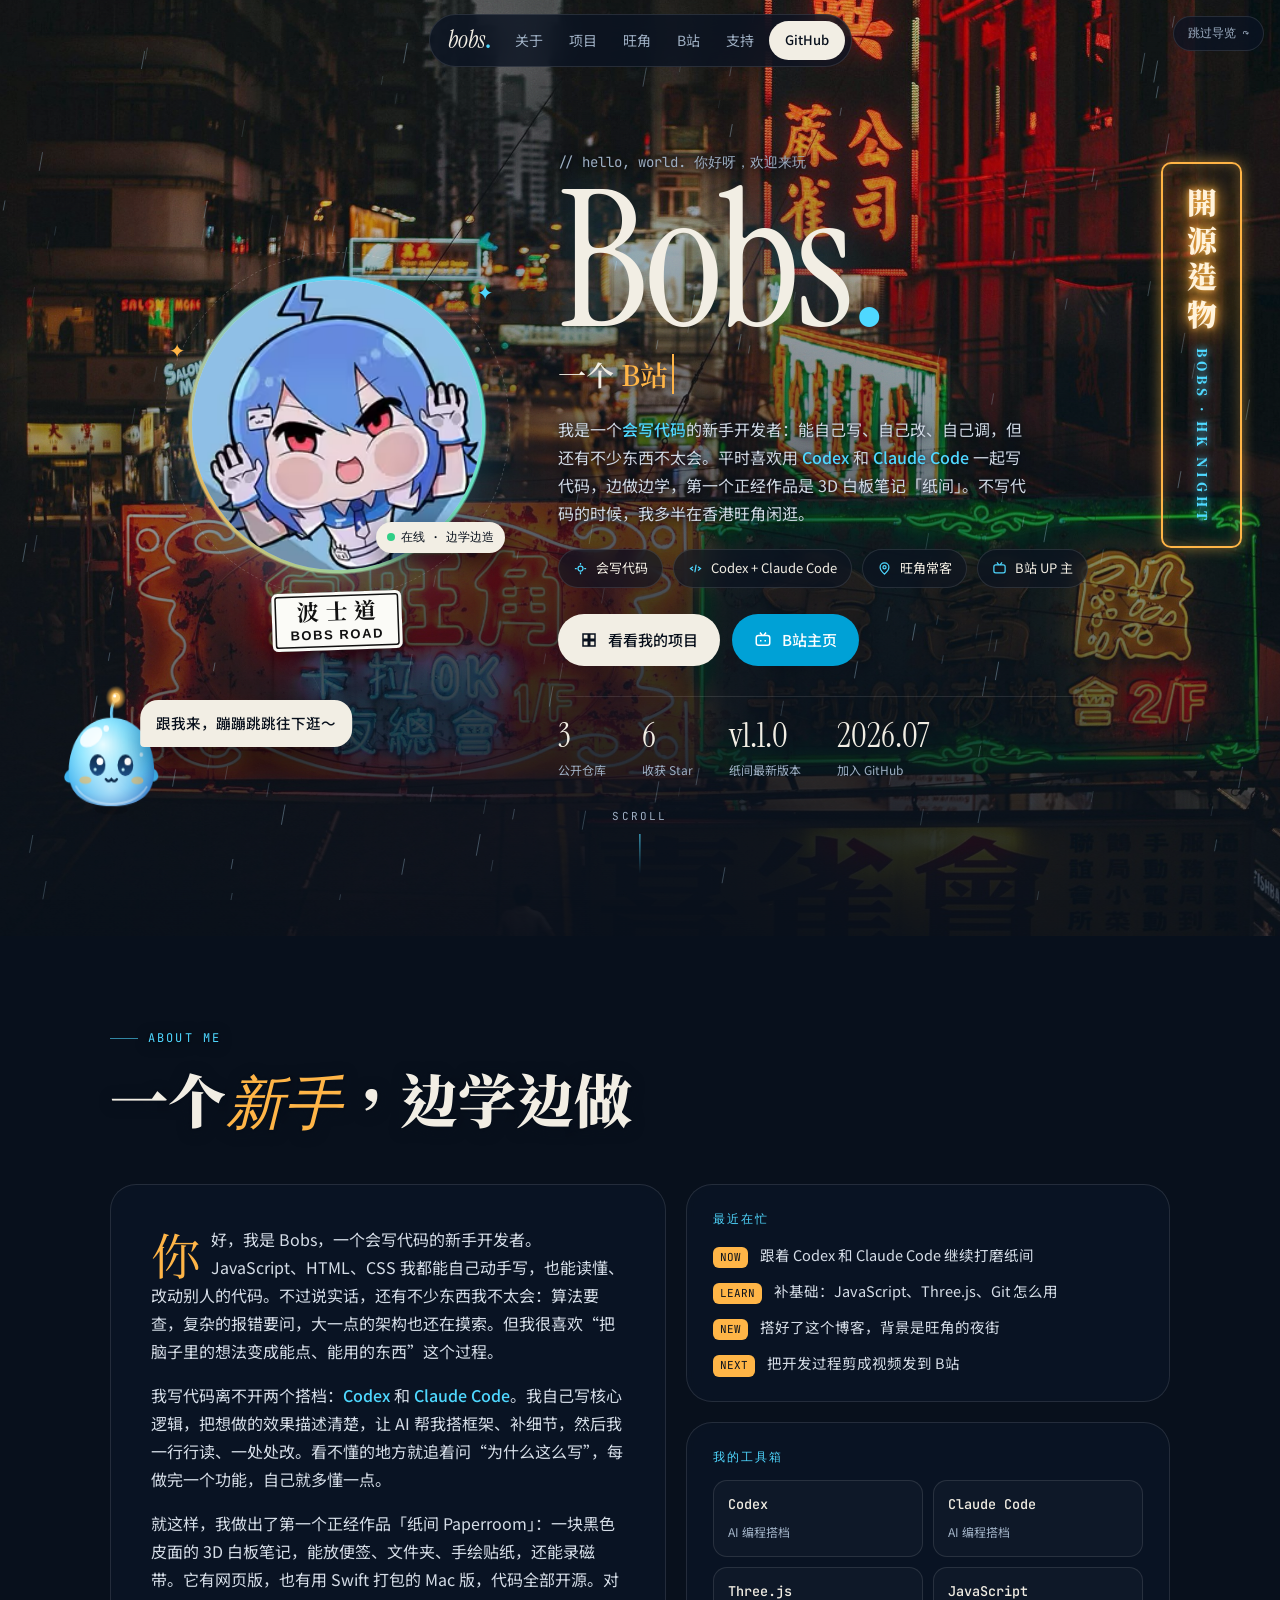
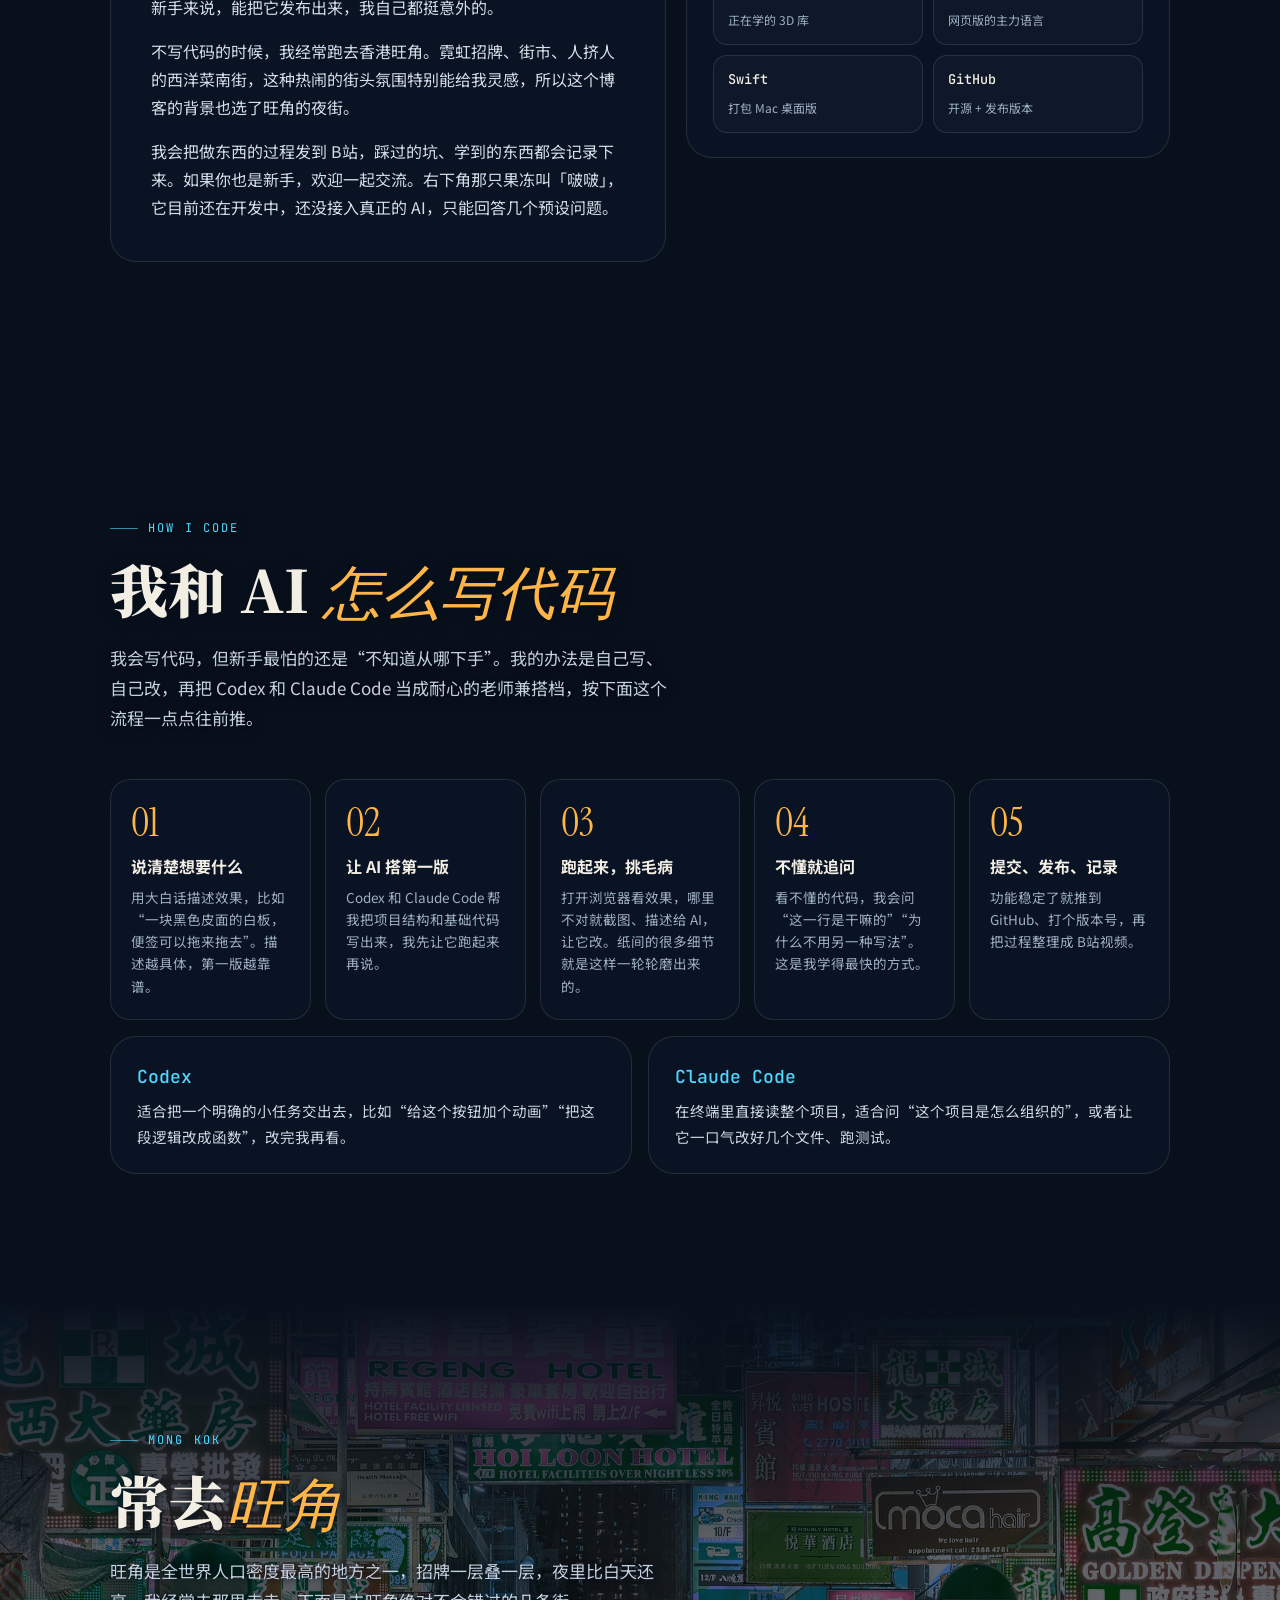
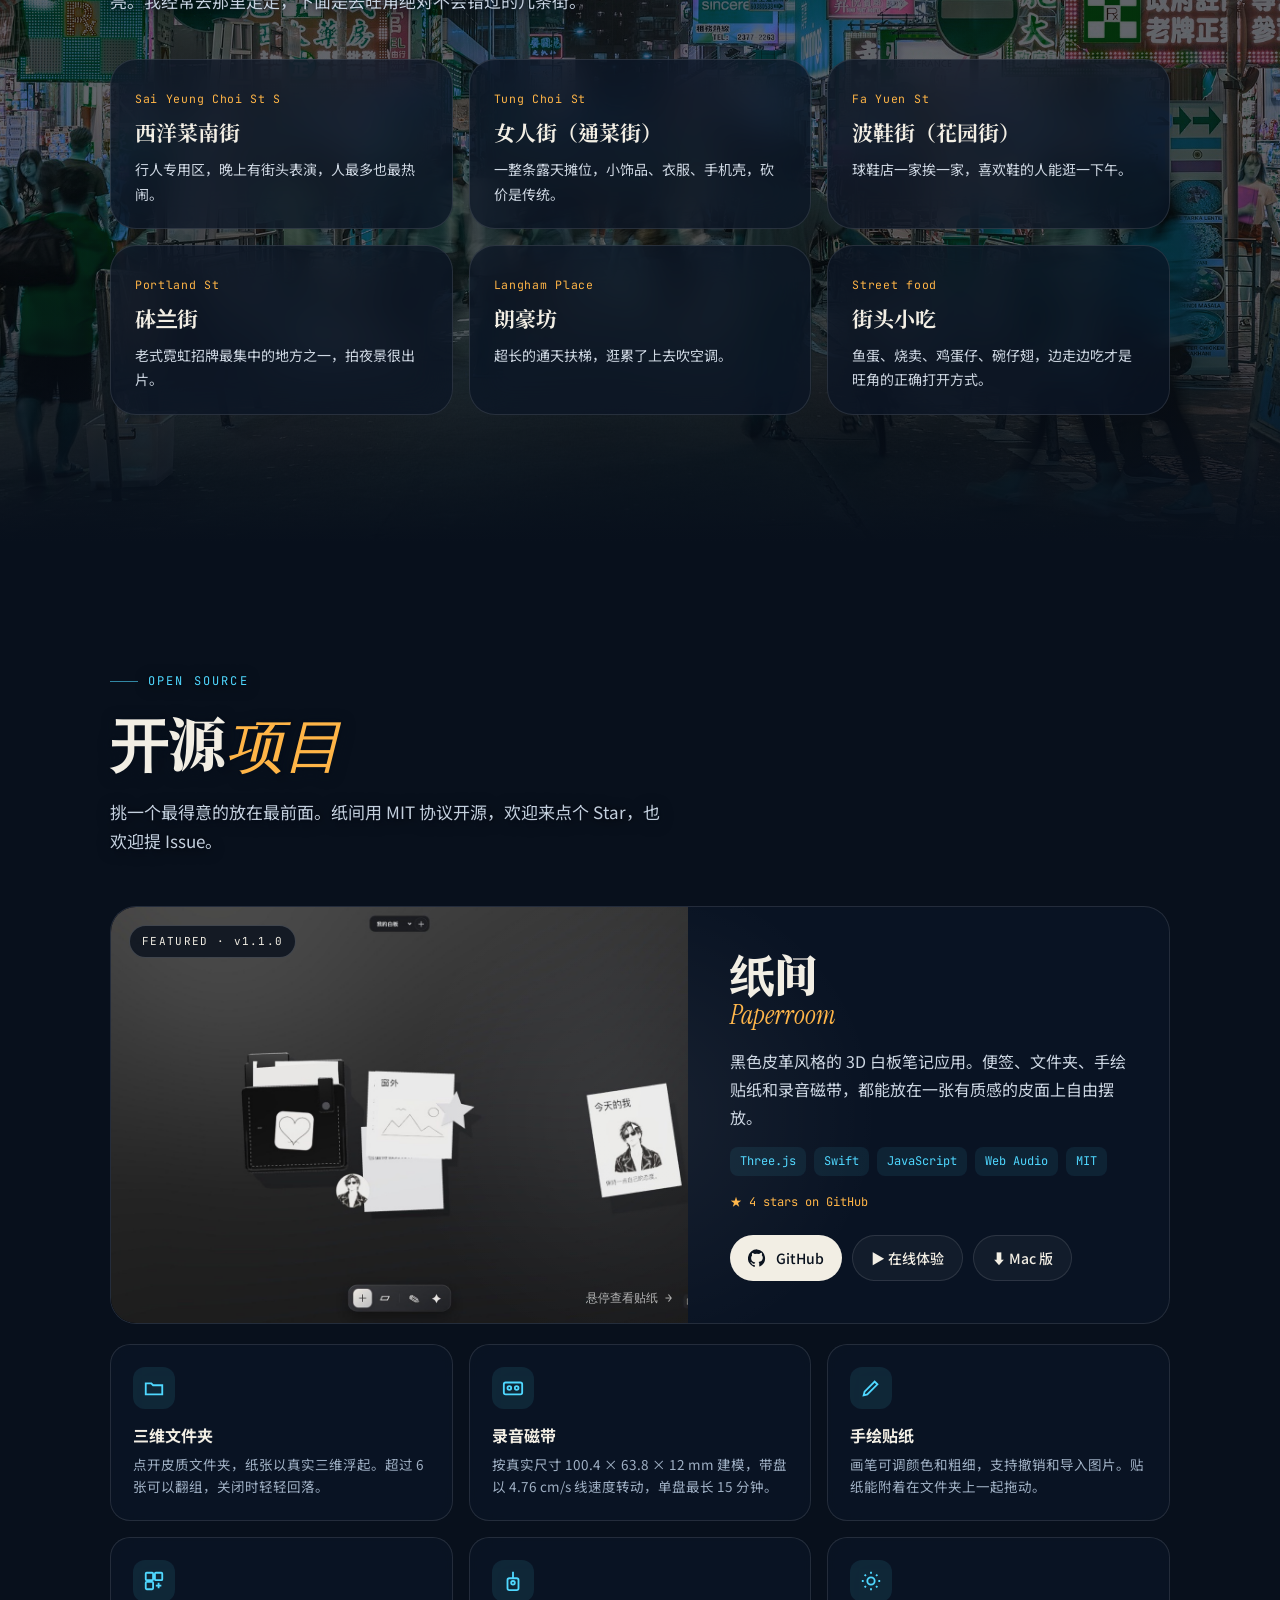
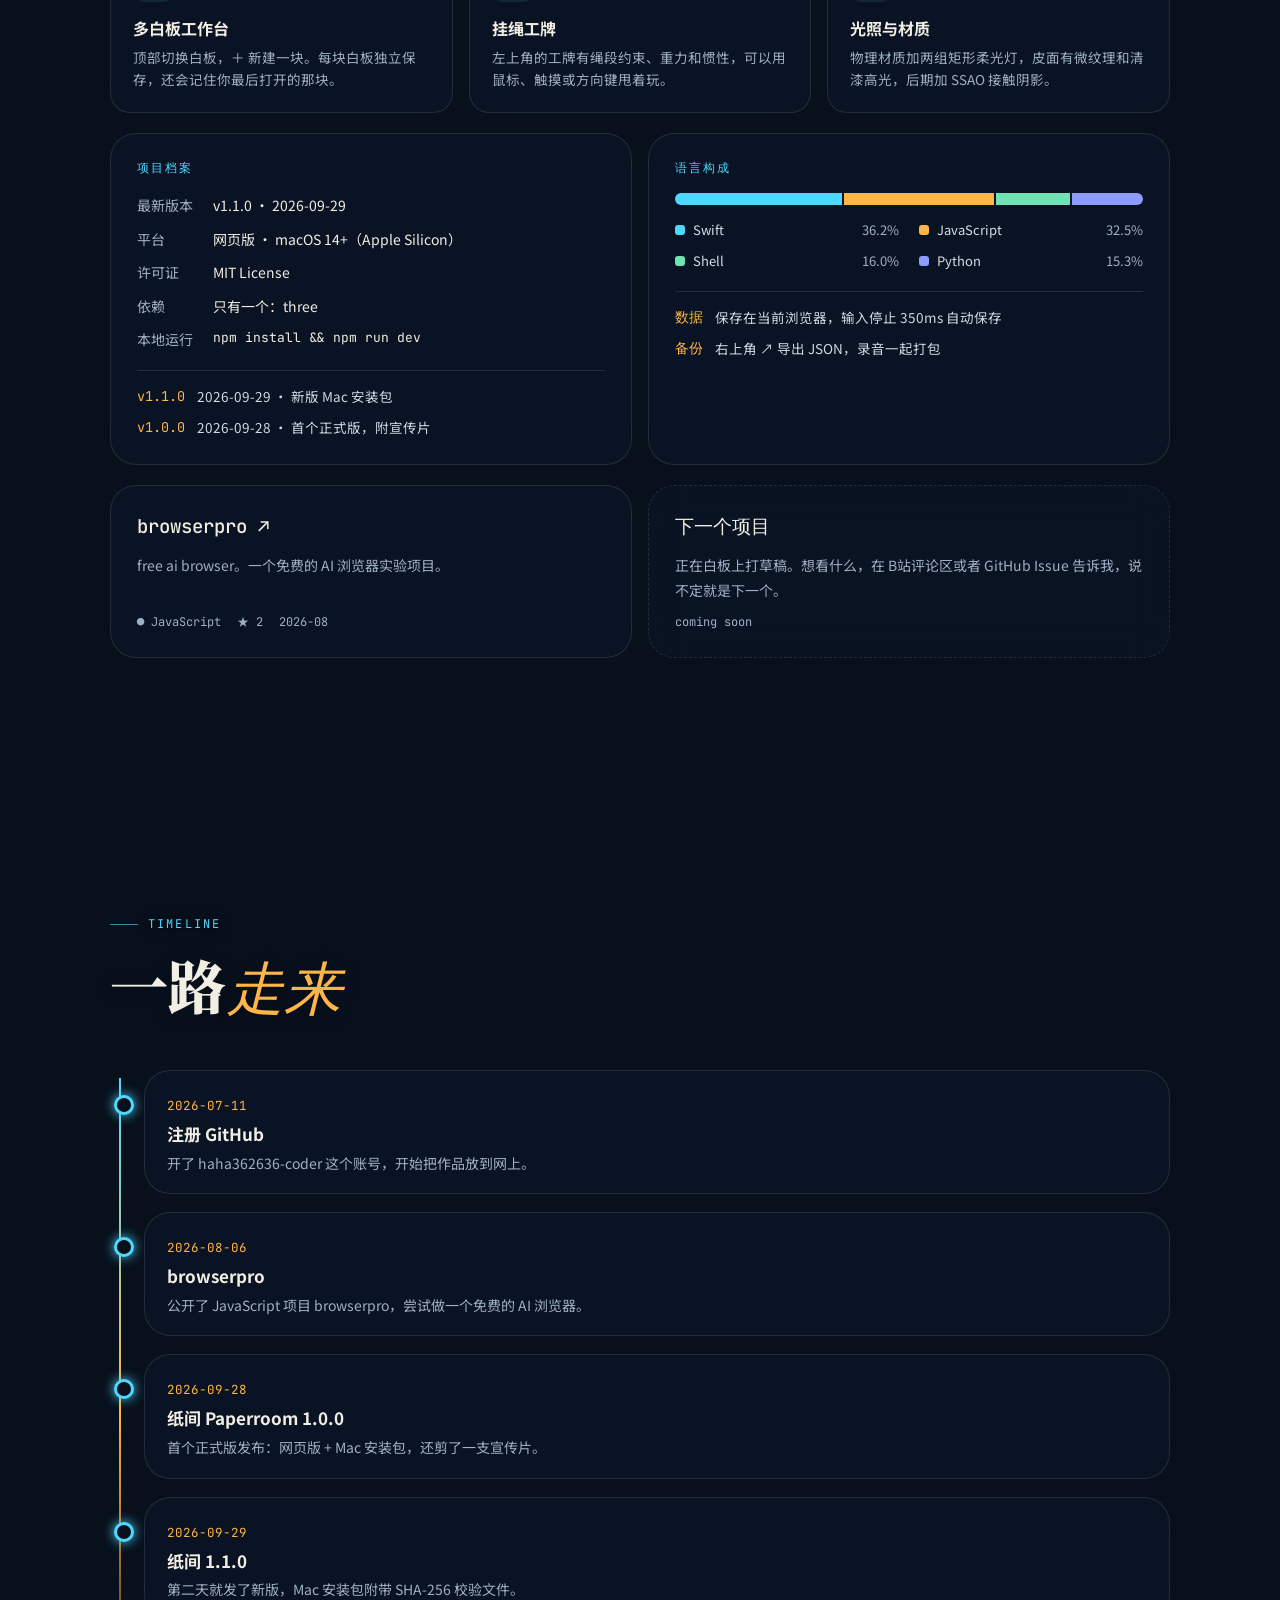
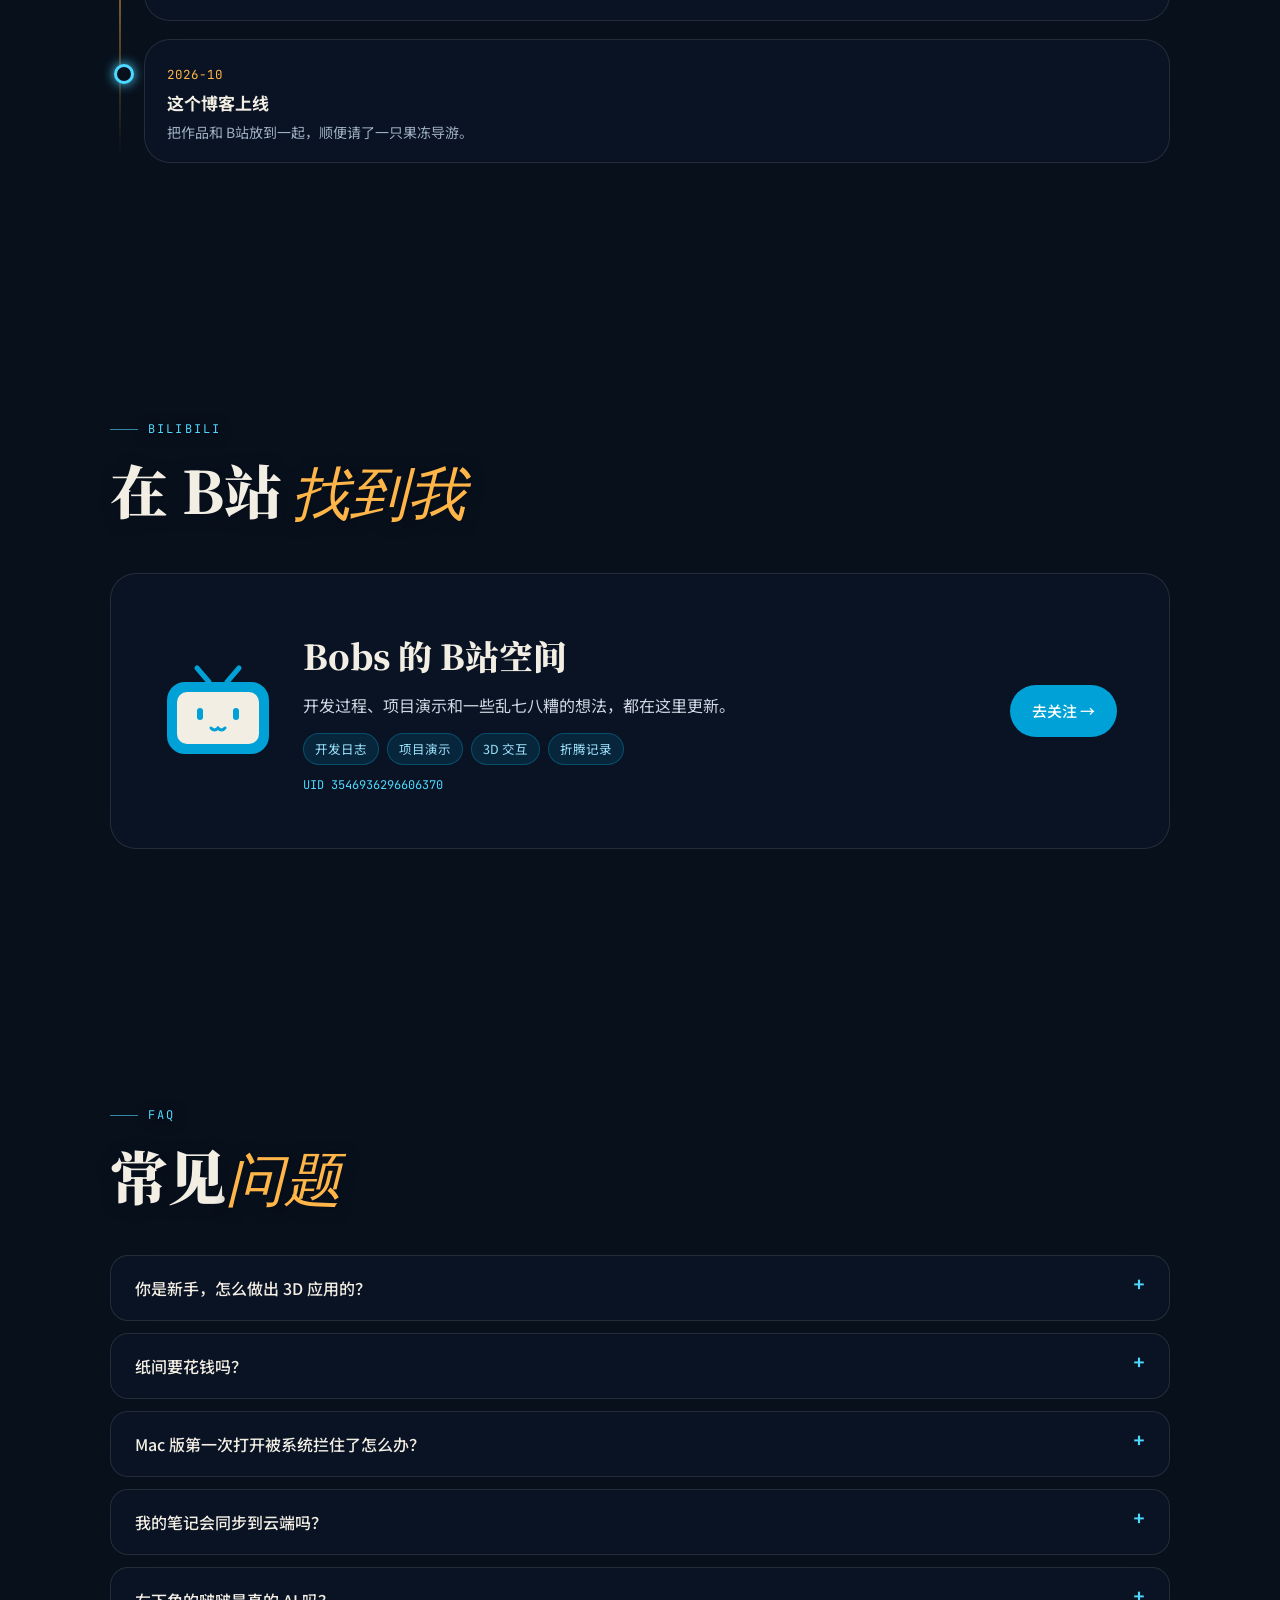
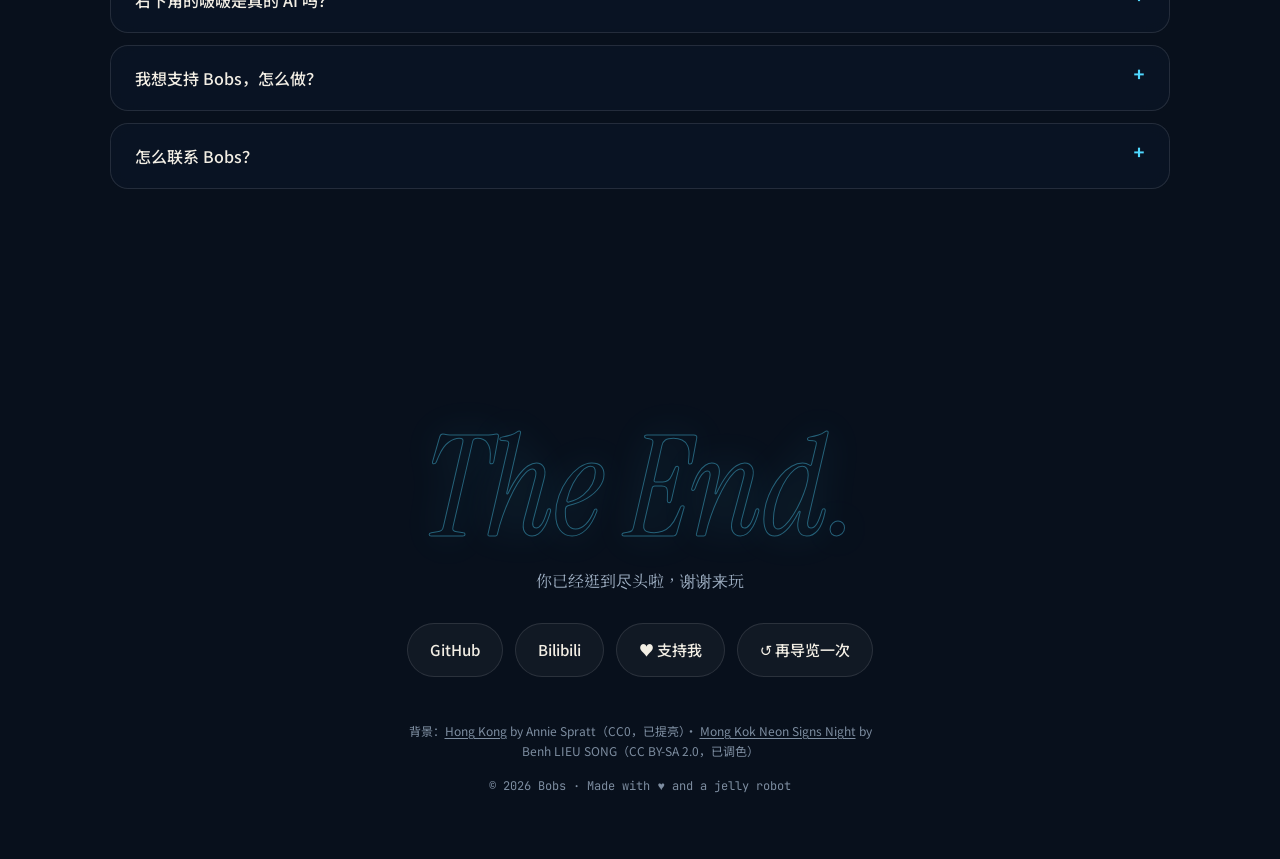
==== index.html @ 5f5cf5e8 "发布 Bobs 的博客" ====
<!doctype html>
<html lang="zh-CN">
<head>
<meta charset="utf-8">
<meta name="viewport" content="width=device-width, initial-scale=1, viewport-fit=cover">
<title>Bobs 的小宇宙</title>
<meta name="description" content="Bobs 的个人博客：开源项目、B站视频，还有一只会带路的果冻 AI 小导游。">
<link rel="preconnect" href="https://fonts.googleapis.com">
<link rel="preconnect" href="https://fonts.gstatic.com" crossorigin>
<link rel="stylesheet" href="https://fonts.googleapis.com/css2?family=Instrument+Serif:ital@0;1&family=Noto+Serif+TC:wght@600;900&family=Noto+Sans+SC:wght@400;500;700&family=JetBrains+Mono:wght@400;500&display=swap">
<style>
/* Layout: 旺角夜街做底，雨夜玻璃面板叠在街景上；单栏叙事，果冻导游陪逛，最后停在右下角 */
:root{
  color-scheme: dark;
  --ink:#08101c;        /* 夜色 */
  --glass:#0c1626b8;    /* 玻璃面板 */
  --line:#ffffff1c;
  --paper:#f2eee4;      /* 主文字：旧纸色 */
  --mute:#9fb0c4;
  --neon:#4fd8ff;       /* 主强调：霓虹青 */
  --amber:#ffb547;      /* 次强调：招牌琥珀 */
  --jade:#6fe3b4;       /* 点缀：玉绿 */
  --bili:#00a1d6;

  --f-display:"Instrument Serif", Georgia, serif;
  --f-hk:"Noto Serif TC", "Songti TC", "Noto Serif SC", serif;
  --f-body:"Noto Sans SC", -apple-system, "PingFang SC", system-ui, sans-serif;
  --f-mono:"JetBrains Mono", ui-monospace, Menlo, monospace;
  --spring:cubic-bezier(.34,1.56,.64,1);
}
*{box-sizing:border-box}
body{margin:0;background:var(--ink);color:var(--paper);font-family:var(--f-body);font-size:16px;line-height:1.75;-webkit-font-smoothing:antialiased;overflow-x:hidden}
a{color:inherit;text-decoration:none}
img{max-width:100%;display:block}
::selection{background:var(--neon);color:var(--ink)}
:focus-visible{outline:2px solid var(--amber);outline-offset:3px;border-radius:8px}

/* ---------- 街景背景 ---------- */
.city{position:fixed;inset:0;z-index:0;background:url("assets/hk-street.jpg") center 30%/cover no-repeat;transform:scale(1.08);will-change:transform}
.city::after{content:"";position:absolute;inset:0;
  background:linear-gradient(180deg,#08101c18 0%,#08101c55 45%,#08101cc8 100%),radial-gradient(ellipse at 50% 125%,#08101ccc 15%,transparent 65%)}
.tint{position:fixed;inset:0;z-index:0;background:#08101c;opacity:0;pointer-events:none}
#rain{position:fixed;inset:0;z-index:1;pointer-events:none}
.grain{position:fixed;inset:0;z-index:1;pointer-events:none;opacity:.08;mix-blend-mode:overlay;
  background-image:url("data:image/svg+xml,%3Csvg xmlns='http://www.w3.org/2000/svg' width='160' height='160'%3E%3Cfilter id='n'%3E%3CfeTurbulence type='fractalNoise' baseFrequency='.9' numOctaves='3'/%3E%3C/filter%3E%3Crect width='100%25' height='100%25' filter='url(%23n)'/%3E%3C/svg%3E")}
.spot{position:fixed;width:560px;height:560px;border-radius:50%;pointer-events:none;z-index:1;background:radial-gradient(circle,#4fd8ff14,transparent 65%);transform:translate(-50%,-50%);left:-999px;top:-999px}

/* ---------- 导航 ---------- */
.nav{position:fixed;top:0;left:0;right:0;z-index:40;display:flex;justify-content:center;padding:calc(14px + env(safe-area-inset-top,0px)) 16px 0}
.nav-in{display:flex;align-items:center;gap:4px;padding:6px 6px 6px 18px;border-radius:999px;background:#0a1322cc;border:1px solid var(--line);backdrop-filter:blur(14px);-webkit-backdrop-filter:blur(14px)}
.logo{font-family:var(--f-display);font-size:24px;font-style:italic;margin-right:10px;line-height:1}
.logo b{color:var(--neon);font-style:normal}
.nav a.lk{font-size:14px;color:var(--mute);padding:6px 11px;border-radius:999px;transition:.25s}
.nav a.lk:hover{color:var(--paper);background:#ffffff10}
@media (max-width:640px){.nav a.lk.hide-s{display:none}}

/* ---------- 通用 ---------- */
main{position:relative;z-index:2}
.wrap{max-width:1140px;margin:0 auto;padding-inline:clamp(16px,4vw,40px)}
section{padding-block:clamp(70px,10vw,130px)}
.eyebrow{font-family:var(--f-mono);font-size:12px;letter-spacing:.18em;text-transform:uppercase;color:var(--neon);display:flex;align-items:center;gap:10px}
.eyebrow::before{content:"";width:28px;height:1px;background:currentColor;opacity:.6}
h2{font-family:var(--f-hk);font-weight:900;font-size:clamp(34px,5vw,58px);line-height:1.15;margin:16px 0 0;text-wrap:balance}
h2 em{font-family:var(--f-display);font-weight:400;color:var(--amber)}
.lead{color:#c4d0de;max-width:62ch;margin-top:16px;font-size:17px}
h2,.lead,.eyebrow,.hi,.bio{text-shadow:0 2px 14px #08101c,0 0 4px #08101caa}
.panel{background:var(--glass);border:1px solid var(--line);border-radius:26px;backdrop-filter:blur(18px) saturate(1.2);-webkit-backdrop-filter:blur(18px) saturate(1.2)}

.btn{position:relative;display:inline-flex;align-items:center;gap:10px;padding:13px 22px;border-radius:999px;font-weight:500;font-size:15px;border:0;font-family:inherit;cursor:pointer;color:inherit;transition:transform .35s var(--spring),background .25s,box-shadow .25s}
.btn svg{width:18px;height:18px;flex:none}
.btn-pri{background:var(--paper);color:var(--ink)}
.btn-pri:hover{box-shadow:0 12px 40px -8px #4fd8ffaa}
.btn-ghost{border:1px solid var(--line);background:#ffffff0a}
.btn-ghost:hover{background:#ffffff18}
.btn-bili{background:var(--bili);color:#fff}
.btn-bili:hover{box-shadow:0 12px 40px -8px #00a1d6cc}

/* ---------- Hero ---------- */
.hero{min-height:100svh;display:grid;align-items:center;padding-block:120px 90px;position:relative}
.hero-grid{display:grid;grid-template-columns:auto minmax(0,1fr);gap:clamp(32px,6vw,80px);align-items:center}
@media (max-width:860px){.hero-grid{grid-template-columns:1fr;justify-items:center;text-align:center}}

.avatar{position:relative;width:clamp(220px,26vw,290px);max-width:100%;display:flex;flex-direction:column;align-items:center;gap:22px}
.av-frame{position:relative;width:100%;aspect-ratio:1}
.av-frame .ring{position:absolute;inset:-12px;border-radius:50%;background:conic-gradient(from 0deg,var(--neon),var(--jade),var(--amber),var(--neon));animation:spin 8s linear infinite;
  -webkit-mask:radial-gradient(circle,transparent 63%,#000 64%,#000 66.5%,transparent 67.5%);mask:radial-gradient(circle,transparent 63%,#000 64%,#000 66.5%,transparent 67.5%);filter:drop-shadow(0 0 10px #4fd8ff)}
.av-frame .ring2{position:absolute;inset:-28px;border-radius:50%;border:1px dashed #ffffff30;animation:spin 40s linear infinite reverse}
.av-frame .face{position:absolute;inset:0;border-radius:50%;overflow:hidden;background:radial-gradient(circle at 50% 35%,#e9f6ff,#9fd3ee 70%,#5c8fb8);box-shadow:0 30px 80px -20px #4fd8ff66,inset 0 0 0 4px #ffffff22}
.av-frame .face img{width:100%;height:100%;object-fit:cover;transition:transform .6s var(--spring)}
.av-frame:hover .face img{transform:scale(1.08) rotate(-3deg)}
.av-frame .tag{position:absolute;right:-8%;bottom:6%;font-family:var(--f-mono);font-size:12px;background:var(--paper);color:var(--ink);padding:5px 11px;border-radius:999px;box-shadow:0 8px 24px #0008;white-space:nowrap}
.av-frame .tag i{display:inline-block;width:8px;height:8px;border-radius:50%;background:#2fcf86;margin-right:6px;animation:pulse 2s infinite}
.sparkle{position:absolute;color:var(--amber);font-size:20px;animation:twinkle 2.4s ease-in-out infinite}
/* 香港路牌 */
.street-sign{background:#fbfbf7;color:#111;border-radius:6px;padding:6px 18px 7px;box-shadow:0 10px 30px -8px #000c,inset 0 0 0 3px #fbfbf7,inset 0 0 0 4.5px #111;text-align:center;line-height:1.15;transform:rotate(-2deg)}
.street-sign b{display:block;font-family:var(--f-hk);font-size:22px;letter-spacing:.3em;margin-right:-.3em}
.street-sign span{font-family:"Arial Narrow",Arial,sans-serif;font-weight:700;font-size:13px;letter-spacing:.12em}
@keyframes spin{to{transform:rotate(360deg)}}
@keyframes pulse{0%,100%{box-shadow:0 0 0 0 #2fcf8688}50%{box-shadow:0 0 0 6px #2fcf8600}}
@keyframes twinkle{50%{transform:scale(.4) rotate(90deg);opacity:.3}}

.hi{font-family:var(--f-mono);font-size:14px;color:var(--mute)}
.name{font-family:var(--f-display);font-size:clamp(90px,15vw,190px);line-height:.85;margin:6px 0 8px;letter-spacing:-.03em;font-weight:400;text-shadow:0 0 40px #4fd8ff44}
.name .dot{color:var(--neon)}
.role{font-family:var(--f-hk);font-size:clamp(20px,2.4vw,28px);font-weight:600}
.role .typed{color:var(--amber);border-right:2px solid var(--amber);padding-right:4px;animation:caret 1s steps(1) infinite}
@keyframes caret{50%{border-color:transparent}}
.bio{color:#cfd8e3;max-width:52ch;margin:16px 0 0}
@media (max-width:860px){.bio{margin-inline:auto}}
.chips{display:flex;flex-wrap:wrap;gap:10px;margin-top:22px}
@media (max-width:860px){.chips,.cta,.facts{justify-content:center}}
.chip{font-size:13px;padding:7px 14px;border-radius:999px;border:1px solid var(--line);background:#0a132299;backdrop-filter:blur(8px);display:inline-flex;align-items:center;gap:8px}
.chip svg{width:15px;height:15px;color:var(--neon)}
.cta{display:flex;flex-wrap:wrap;gap:12px;margin-top:26px}
.facts{display:flex;flex-wrap:wrap;gap:clamp(18px,3vw,36px);margin-top:30px;padding-top:22px;border-top:1px solid var(--line)}
.facts div{display:flex;flex-direction:column}
.facts b{font-family:var(--f-display);font-size:34px;font-weight:400;line-height:1;font-variant-numeric:tabular-nums}
.facts small{font-size:12px;color:var(--mute);margin-top:6px}

/* 竖排霓虹招牌 */
.neon-sign{position:absolute;right:clamp(10px,3vw,40px);top:18%;writing-mode:vertical-rl;font-family:var(--f-hk);font-weight:900;font-size:30px;letter-spacing:.25em;
  padding:22px 12px;border:2px solid var(--amber);border-radius:10px;color:#fff3dc;
  text-shadow:0 0 6px var(--amber),0 0 18px var(--amber),0 0 40px #ff8a00;box-shadow:0 0 14px #ffb54788,inset 0 0 14px #ffb54755;animation:flicker 6s infinite}
.neon-sign small{font-size:13px;letter-spacing:.3em;color:var(--neon);text-shadow:0 0 8px var(--neon);margin-top:12px}
@keyframes flicker{0%,18%,22%,62%,64%,100%{opacity:1}20%,63%{opacity:.35}}
@media (max-width:1100px){.neon-sign{display:none}}

.intro .pop{opacity:0;transform:scale(.4) translateY(30px)}
.pop.in{animation:popIn .8s var(--spring) forwards}
@keyframes popIn{0%{opacity:0;transform:scale(.4) translateY(30px)}100%{opacity:1;transform:none}}
.scroll-hint{position:absolute;left:50%;bottom:26px;transform:translateX(-50%);font-family:var(--f-mono);font-size:11px;letter-spacing:.2em;color:var(--mute);display:flex;flex-direction:column;align-items:center;gap:8px}
.scroll-hint i{width:1px;height:40px;background:linear-gradient(var(--neon),transparent);animation:drip 2s infinite}
@keyframes drip{0%{transform:scaleY(0);transform-origin:top}50%{transform:scaleY(1);transform-origin:top}51%{transform-origin:bottom}100%{transform:scaleY(0);transform-origin:bottom}}

/* ---------- About ---------- */
.about-grid{display:grid;grid-template-columns:1.15fr 1fr;gap:20px;margin-top:46px}
@media (max-width:860px){.about-grid{grid-template-columns:1fr}}
.about-text{padding:clamp(24px,4vw,40px)}
.about-text p{margin:0 0 1em;color:#d5dde7;max-width:62ch}
.about-text p:last-child{margin:0}
.about-text p:first-child::first-letter{font-family:var(--f-hk);font-size:3.1em;float:left;line-height:1;margin:4px 10px 0 0;color:var(--amber)}
.side{display:grid;gap:20px;align-content:start}
.now{padding:24px 26px}
.now h4,.stack-wrap h4{margin:0 0 12px;font-family:var(--f-mono);font-size:12px;letter-spacing:.16em;color:var(--neon);font-weight:500;text-transform:uppercase}
.now ul{list-style:none;margin:0;padding:0;display:grid;gap:10px}
.now li{display:flex;gap:12px;align-items:baseline;font-size:14.5px;color:#d5dde7}
.now li span{font-family:var(--f-mono);font-size:11px;color:var(--ink);background:var(--amber);border-radius:6px;padding:1px 7px;flex:none}
.stack-wrap{padding:24px 26px}
.stack{display:grid;grid-template-columns:repeat(2,minmax(0,1fr));gap:10px}
.stack div{padding:12px 14px;border:1px solid var(--line);border-radius:14px;background:#ffffff06;transition:.35s var(--spring)}
.stack div:hover{border-color:#4fd8ff77;transform:translateY(-3px)}
.stack b{display:block;font-family:var(--f-mono);font-size:13.5px;font-weight:500}
.stack small{color:var(--mute);font-size:12px}

/* ---------- Projects ---------- */
.proj{margin-top:50px;display:grid;grid-template-columns:1.2fr 1fr;overflow:hidden;position:relative;transition:transform .5s cubic-bezier(.2,.8,.2,1),box-shadow .4s}
.proj:hover{box-shadow:0 40px 100px -30px #4fd8ff40}
.proj::after{content:"";position:absolute;inset:0;pointer-events:none;border-radius:inherit;background:radial-gradient(600px circle at var(--mx,50%) var(--my,50%),#ffffff0f,transparent 40%)}
@media (max-width:900px){.proj{grid-template-columns:1fr}}
.shots{position:relative;min-height:320px;background:#05080e;overflow:hidden}
.shots img{position:absolute;inset:0;width:100%;height:100%;object-fit:cover;transition:opacity .8s,transform 1.2s cubic-bezier(.2,.8,.2,1)}
.shots img+img{opacity:0}
.shots:hover img:first-child{opacity:0}
.shots:hover img+img{opacity:1;transform:scale(1.04)}
.shots .badge{position:absolute;left:18px;top:18px;font-family:var(--f-mono);font-size:11px;letter-spacing:.12em;padding:6px 12px;border-radius:999px;background:#08101ccc;border:1px solid #ffffff30;z-index:2}
.shots .hint{position:absolute;right:16px;bottom:14px;font-size:12px;color:#ffffffaa;z-index:2;font-family:var(--f-mono)}
.proj-body{padding:clamp(24px,4vw,42px);display:flex;flex-direction:column;gap:16px;min-width:0}
.proj-body h3{margin:0;font-family:var(--f-hk);font-size:clamp(32px,3.6vw,44px);font-weight:900;line-height:1.1}
.proj-body h3 small{display:block;font-family:var(--f-display);font-style:italic;font-weight:400;font-size:.6em;color:var(--amber);margin-top:4px}
.proj-body p{margin:0;color:#ccd6e2}
.tags{display:flex;flex-wrap:wrap;gap:8px}
.tags span{font-family:var(--f-mono);font-size:12px;padding:4px 10px;border-radius:8px;background:#4fd8ff14;color:var(--neon)}
.links{display:flex;flex-wrap:wrap;gap:10px;margin-top:auto;padding-top:6px}
.links .btn{padding:10px 18px;font-size:14px}
.star{font-family:var(--f-mono);font-size:12px;color:var(--amber)}

.feats{margin-top:20px;display:grid;grid-template-columns:repeat(3,minmax(0,1fr));gap:16px}
@media (max-width:900px){.feats{grid-template-columns:repeat(2,minmax(0,1fr))}}
@media (max-width:540px){.feats{grid-template-columns:1fr}}
.feat{padding:22px;border-radius:20px;transition:transform .45s var(--spring),border-color .3s}
.feat:hover{transform:translateY(-6px);border-color:#4fd8ff66}
.feat .ic{width:42px;height:42px;border-radius:12px;display:grid;place-items:center;background:#4fd8ff18;color:var(--neon);margin-bottom:12px}
.feat .ic svg{width:22px;height:22px}
.feat b{display:block;font-size:16px;margin-bottom:4px}
.feat p{margin:0;font-size:13.5px;color:var(--mute);line-height:1.65}

.spec{margin-top:20px;display:grid;grid-template-columns:1fr 1fr;gap:16px}
@media (max-width:860px){.spec{grid-template-columns:1fr}}
.spec .panel{padding:24px 26px;min-width:0}
.spec h4{margin:0 0 14px;font-family:var(--f-mono);font-size:12px;letter-spacing:.16em;color:var(--neon);font-weight:500;text-transform:uppercase}
.kv{display:grid;grid-template-columns:auto 1fr;gap:9px 20px;font-size:14px;margin:0}
.kv dt{color:var(--mute)}
.kv dd{margin:0;font-variant-numeric:tabular-nums;min-width:0;overflow-wrap:anywhere}
.langbar{display:flex;height:12px;border-radius:999px;overflow:hidden;margin:6px 0 14px;gap:2px}
.langbar i{display:block;height:100%}
.legend{display:grid;grid-template-columns:repeat(2,minmax(0,1fr));gap:8px 20px;font-size:13px;font-variant-numeric:tabular-nums}
.legend span{display:flex;align-items:center;gap:8px;color:#d5dde7}
.legend span::before{content:"";width:10px;height:10px;border-radius:3px;background:var(--c)}
.legend em{font-style:normal;color:var(--mute);margin-left:auto}
.changelog{margin-top:18px;border-top:1px solid var(--line);padding-top:14px;display:grid;gap:8px;font-size:13.5px}
.changelog div{display:flex;gap:12px}
.changelog code{font-family:var(--f-mono);color:var(--amber);flex:none}
.changelog span{color:#cfd8e3}

.side-proj{margin-top:20px;display:grid;grid-template-columns:repeat(2,minmax(0,1fr));gap:16px}
@media (max-width:760px){.side-proj{grid-template-columns:1fr}}
.mini-proj{padding:24px 26px;display:flex;flex-direction:column;gap:10px;transition:transform .45s var(--spring)}
.mini-proj:hover{transform:translateY(-5px)}
.mini-proj h3{margin:0;font-family:var(--f-mono);font-size:19px;font-weight:500}
.mini-proj p{margin:0;color:var(--mute);font-size:14px}
.mini-proj .meta{display:flex;gap:16px;font-family:var(--f-mono);font-size:12px;color:var(--mute);margin-top:auto}
.mini-proj.dashed{border-style:dashed;background:#0c162680}

/* ---------- Timeline ---------- */
.tl{margin-top:46px;position:relative;display:grid;gap:18px;padding-left:34px}
.tl::before{content:"";position:absolute;left:9px;top:8px;bottom:8px;width:2px;background:linear-gradient(var(--neon),var(--amber),transparent)}
.tl-item{position:relative;padding:18px 22px}
.tl-item::before{content:"";position:absolute;left:-31px;top:24px;width:14px;height:14px;border-radius:50%;background:var(--ink);border:3px solid var(--neon);box-shadow:0 0 12px var(--neon)}
.tl-item time{font-family:var(--f-mono);font-size:12.5px;color:var(--amber)}
.tl-item b{display:block;font-size:17px;margin:2px 0}
.tl-item p{margin:0;color:var(--mute);font-size:14px}

.bio b,.about-text b{color:var(--neon);font-weight:500}

/* ---------- 我和 AI ---------- */
.flow{list-style:none;margin:46px 0 0;padding:0;display:grid;grid-template-columns:repeat(5,minmax(0,1fr));gap:14px;counter-reset:f}
@media (max-width:1000px){.flow{grid-template-columns:repeat(2,minmax(0,1fr))}}
@media (max-width:540px){.flow{grid-template-columns:1fr}}
.flow li{counter-increment:f;padding:22px 20px;border-radius:20px;position:relative;transition:transform .45s var(--spring)}
.flow li:hover{transform:translateY(-6px)}
.flow li::before{content:"0" counter(f);display:block;font-family:var(--f-display);font-size:40px;line-height:1;color:var(--amber);margin-bottom:10px}
.flow b{display:block;font-size:16px;margin-bottom:6px}
.flow p{margin:0;font-size:13.5px;color:var(--mute);line-height:1.65}
.ai-pair{margin-top:16px;display:grid;grid-template-columns:1fr 1fr;gap:16px}
@media (max-width:760px){.ai-pair{grid-template-columns:1fr}}
.ai-pair .panel{padding:24px 26px}
.ai-pair h3{margin:0 0 6px;font-family:var(--f-mono);font-size:18px;font-weight:500;color:var(--neon)}
.ai-pair p{margin:0;color:#cfd8e3;font-size:14.5px}

/* ---------- 旺角 ---------- */
.spots{margin-top:44px;display:grid;grid-template-columns:repeat(3,minmax(0,1fr));gap:16px}
@media (max-width:900px){.spots{grid-template-columns:repeat(2,minmax(0,1fr))}}
@media (max-width:540px){.spots{grid-template-columns:1fr}}
.spot-card{padding:22px 24px;transition:transform .45s var(--spring),border-color .3s}
.spot-card:hover{transform:translateY(-6px) rotate(-.6deg);border-color:#ffb54766}
.spot-card small{font-family:var(--f-mono);font-size:11.5px;color:var(--amber);letter-spacing:.06em}
.spot-card b{display:block;font-family:var(--f-hk);font-size:21px;margin:4px 0 6px}
.spot-card p{margin:0;font-size:14px;color:#cfd8e3}

/* ---------- Bilibili 横幅 ---------- */
.band{position:relative;overflow:hidden}
.band::before{content:"";position:absolute;inset:0;background:url("assets/hk-mongkok.jpg") center/cover;filter:saturate(.8) brightness(.62) hue-rotate(160deg);transform:scale(1.1)}
.band::after{content:"";position:absolute;inset:0;background:linear-gradient(180deg,var(--ink),#08101c66 30%,#08101c66 70%,var(--ink))}
.band .wrap{position:relative;z-index:2}
.bili{margin-top:44px;padding:clamp(26px,5vw,52px);display:grid;grid-template-columns:auto minmax(0,1fr) auto;gap:30px;align-items:center;position:relative;overflow:hidden}
@media (max-width:860px){.bili{grid-template-columns:1fr;text-align:center;justify-items:center}}
.tv{width:110px;height:94px;animation:bob 3s ease-in-out infinite}
@keyframes bob{50%{transform:translateY(-8px) rotate(-3deg)}}
.bili h3{margin:0;font-family:var(--f-hk);font-size:clamp(24px,3vw,34px);font-weight:900}
.bili p{margin:6px 0 0;color:#cfd8e3}
.bili .uid{font-family:var(--f-mono);font-size:12px;color:var(--neon);margin-top:10px;word-break:break-all}
.bili-list{display:flex;flex-wrap:wrap;gap:8px;margin-top:14px}
@media (max-width:860px){.bili-list{justify-content:center}}
.bili-list span{font-size:12.5px;padding:4px 11px;border-radius:999px;background:#00a1d622;color:#9fe3ff;border:1px solid #00a1d655}
.danmaku{position:absolute;inset:0;pointer-events:none;overflow:hidden}
.danmaku span{position:absolute;white-space:nowrap;font-size:14px;color:#ffffff40;animation:dm linear infinite;left:100%}
@keyframes dm{to{transform:translateX(calc(-100vw - 100%))}}

/* ---------- FAQ ---------- */
.faq{margin-top:40px;display:grid;gap:12px}
.faq details{padding:0 24px;border-radius:18px}
.faq summary{cursor:pointer;list-style:none;padding:18px 0;font-weight:500;display:flex;justify-content:space-between;gap:16px}
.faq summary::-webkit-details-marker{display:none}
.faq summary::after{content:"+";font-family:var(--f-mono);color:var(--neon);font-size:20px;line-height:1;transition:transform .4s var(--spring)}
.faq details[open] summary::after{transform:rotate(135deg)}
.faq details p{margin:0 0 18px;color:#cfd8e3;font-size:14.5px;max-width:70ch}
.faq a{color:var(--neon);text-decoration:underline;text-underline-offset:3px}

/* ---------- Footer ---------- */
footer{position:relative;z-index:2;padding-block:100px 50px;padding-inline:16px;text-align:center}
.end{font-family:var(--f-display);font-style:italic;font-size:clamp(60px,11vw,140px);line-height:1;color:transparent;-webkit-text-stroke:1px #4fd8ff66;margin:0;text-shadow:0 0 40px #4fd8ff22}
.end-cn{font-family:var(--f-hk);color:var(--mute);margin-top:10px}
.foot-links{display:flex;justify-content:center;gap:12px;margin-top:28px;flex-wrap:wrap}
.credits{font-size:12px;color:#7d8da0;margin:44px auto 0;max-width:70ch;line-height:1.7}
.credits a{text-decoration:underline;text-underline-offset:2px}
.copy{font-family:var(--f-mono);font-size:12px;color:#7d8da0;margin-top:14px}

.bounce-top{animation:bounceTop 1.1s var(--spring)}
@keyframes bounceTop{0%{transform:translateY(100px)}40%{transform:translateY(-20px)}70%{transform:translateY(7px)}100%{transform:none}}
.rv{transition:opacity .9s ease,transform .9s cubic-bezier(.2,.8,.2,1)}
.js .rv:not(.seen){opacity:.001;transform:translateY(40px)}

/* ---------- 开场遮罩 ---------- */
#curtain{position:fixed;inset:0;z-index:80;background:radial-gradient(circle at 50% 45%,#10203a,#08101c 70%);display:grid;place-items:center;transition:opacity 1s ease,visibility 1s}
#curtain.gone{opacity:0;visibility:hidden}
#curtain .sign{font-family:var(--f-display);font-style:italic;font-size:clamp(70px,14vw,140px);color:#e8fbff;opacity:.08;transition:.2s;transform:translateY(-22vh)}
#curtain .sign.on{opacity:1;text-shadow:0 0 8px var(--neon),0 0 24px var(--neon),0 0 60px #0090ff}
#curtain .load{position:absolute;bottom:12vh;font-family:var(--f-mono);font-size:12px;letter-spacing:.2em;color:var(--mute)}
#curtain .load b{color:var(--neon)}
#skip{position:fixed;z-index:95;right:16px;top:calc(16px + env(safe-area-inset-top,0px));font-family:var(--f-mono);font-size:12px;color:var(--mute);background:#0a1322cc;border:1px solid var(--line);border-radius:999px;padding:8px 14px;cursor:pointer}
#skip:hover{color:var(--paper)}

/* ---------- 果冻导游「啵啵」 ---------- */
#guide{position:fixed;left:0;top:0;z-index:90;width:120px;height:120px;transition:transform 1.05s var(--spring);will-change:transform;touch-action:none;cursor:grab}
#guide.dragging{transition:none;cursor:grabbing}
#guide .sizer{width:100%;height:100%;transition:scale .7s var(--spring);transform-origin:50% 92%}
#guide.big .sizer{scale:1.65}
#guide.dock .sizer{scale:.74}
#guide .jelly{width:100%;height:100%;transform-origin:50% 92%;will-change:transform}
#guide svg{width:100%;height:100%;overflow:visible;display:block}
#guide .pupils{transition:transform .15s ease-out}
#guide .lid{transform-origin:center;transform-box:fill-box;animation:blink 4.6s infinite}
@keyframes blink{0%,93%,100%{transform:scaleY(1)}95.5%{transform:scaleY(.08)}}
#guide .ping{position:absolute;right:16px;top:20px;width:14px;height:14px;border-radius:50%;background:var(--amber);border:2px solid var(--ink);opacity:0;transition:.3s}
#guide.dock .ping{opacity:1;animation:pulse2 2s infinite}
#guide.chatting .ping{opacity:0}
@keyframes pulse2{50%{box-shadow:0 0 0 8px #ffb54700}}
#guide .mouth-o{display:none}
#guide.happy .mouth-w{display:none}
#guide.happy .mouth-o{display:inline}

.bubble{position:absolute;bottom:86%;left:74%;width:max-content;max-width:min(300px,68vw);padding:12px 16px;border-radius:18px 18px 18px 4px;
  background:var(--paper);color:var(--ink);font-size:14.5px;line-height:1.55;font-weight:500;box-shadow:0 18px 40px -10px #000c;
  opacity:0;transform:scale(.5) translateY(12px);transform-origin:0 100%;transition:.5s var(--spring);pointer-events:none}
.bubble.show{opacity:1;transform:none}
.bubble b{color:#0077b8}
#guide.bubble-left .bubble{left:auto;right:70%;border-radius:18px 18px 4px 18px;transform-origin:100% 100%}
#guide.big .bubble{bottom:155%;left:50%;transform:translateX(-50%) scale(.5);transform-origin:50% 100%;border-radius:18px;font-size:15px;text-align:center}
#guide.big .bubble.show{transform:translateX(-50%)}

/* ---------- 聊天 ---------- */
#chat{position:fixed;z-index:85;right:16px;bottom:calc(112px + env(safe-area-inset-bottom,0px));width:min(380px,calc(100vw - 32px));height:min(560px,calc(100svh - 170px));
  display:flex;flex-direction:column;border-radius:24px;overflow:hidden;background:#0b1424f0;border:1px solid var(--line);backdrop-filter:blur(18px);-webkit-backdrop-filter:blur(18px);
  box-shadow:0 30px 80px -20px #000d;transform-origin:100% 100%;transform:scale(.3);opacity:0;visibility:hidden;transition:.55s var(--spring)}
#chat.open{transform:none;opacity:1;visibility:visible}
.chat-hd{display:flex;align-items:center;gap:12px;padding:14px 16px;border-bottom:1px solid var(--line)}
.chat-hd .mini{width:40px;height:40px;border-radius:50%;background:radial-gradient(circle at 35% 30%,#c9f5ff,#4fd8ff 55%,#1a7fd1);display:grid;place-items:center}
.chat-hd .mini svg{width:26px;height:26px}
.chat-hd b{display:block;font-size:15px}
.chat-hd small{color:var(--jade);font-size:12px;font-family:var(--f-mono)}
.chat-hd small.dev{color:var(--amber)}
.dev-note{margin:12px 16px 0;padding:10px 12px;border-radius:12px;background:#ffb54714;border:1px solid #ffb5474d;color:#ffd99a;font-size:12.5px;line-height:1.6}
.dev-note b{color:var(--amber)}
.chat-hd button{margin-left:auto;background:none;border:0;color:var(--mute);font-size:22px;cursor:pointer;width:34px;height:34px;border-radius:50%}
.chat-hd button:hover{background:#ffffff12;color:var(--paper)}
#msgs{flex:1;overflow-y:auto;padding:16px;display:flex;flex-direction:column;gap:10px}
.m{max-width:86%;padding:10px 14px;border-radius:16px;font-size:14px;line-height:1.6;animation:msgIn .45s var(--spring);word-wrap:break-word}
.m.bot{background:#ffffff10;border-bottom-left-radius:4px;align-self:flex-start}
.m.me{background:var(--neon);color:var(--ink);border-bottom-right-radius:4px;align-self:flex-end;font-weight:500}
.m a{color:var(--neon);text-decoration:underline;text-underline-offset:3px}
@keyframes msgIn{from{opacity:0;transform:translateY(12px) scale(.9)}}
.typing{display:flex;gap:4px;padding:14px}
.typing i{width:6px;height:6px;border-radius:50%;background:var(--mute);animation:ty 1s infinite}
.typing i:nth-child(2){animation-delay:.15s}.typing i:nth-child(3){animation-delay:.3s}
@keyframes ty{50%{transform:translateY(-5px);opacity:.4}}
.quick{display:flex;gap:6px;flex-wrap:wrap;padding:0 16px 10px}
.quick button{font:inherit;font-size:12.5px;background:transparent;color:var(--paper);border:1px solid var(--line);border-radius:999px;padding:5px 11px;cursor:pointer;transition:.2s}
.quick button:hover{border-color:var(--neon);color:var(--neon)}
.chat-in{display:flex;gap:8px;padding:12px;border-top:1px solid var(--line)}
.chat-in input{flex:1;min-width:0;font:inherit;font-size:14px;color:var(--paper);background:#ffffff0c;border:1px solid var(--line);border-radius:999px;padding:10px 16px;outline:none}
.chat-in input:focus{border-color:var(--neon)}
.chat-in button{width:42px;height:42px;border-radius:50%;border:0;background:var(--neon);color:var(--ink);cursor:pointer;display:grid;place-items:center;transition:transform .35s var(--spring)}
.chat-in button:hover{transform:scale(1.12) rotate(-10deg)}

@media (prefers-reduced-motion:reduce){*,*::before,*::after{animation-duration:.01ms!important;animation-iteration-count:1!important;transition-duration:.01ms!important}}
</style>
</head>
<body class="intro">
<div class="city" id="city"></div>
<div class="tint" id="tint"></div>
<canvas id="rain"></canvas>
<div class="grain"></div>
<div class="spot" id="spot"></div>

<div id="curtain"><div class="sign" id="sign">bobs.</div><div class="load">LOADING <b id="pct">0</b>%</div></div>
<button id="skip" type="button">跳过导览 ↷</button>

<nav class="nav">
  <div class="nav-in">
    <a href="#top" class="logo">bobs<b>.</b></a>
    <a class="lk hide-s" href="#about">关于</a>
    <a class="lk" href="#projects">项目</a>
    <a class="lk hide-s" href="#mongkok">旺角</a>
    <a class="lk" href="#bili">B站</a>
    <a class="lk" href="support.html">支持</a>
    <a class="btn btn-pri" style="padding:8px 16px;font-size:13px" href="https://github.com/haha362636-coder" target="_blank" rel="noopener">GitHub</a>
  </div>
</nav>

<main id="main">
  <!-- HERO -->
  <section class="hero" id="top">
    <div class="neon-sign">開源造物<small>BOBS · HK NIGHT</small></div>
    <div class="wrap hero-grid">
      <div class="avatar pop" id="avatar">
        <div class="av-frame">
          <div class="ring2"></div>
          <div class="ring"></div>
          <div class="face"><img src="assets/bobs-avatar.png" alt="Bobs 的头像"></div>
          <span class="sparkle" style="left:-8%;top:18%">✦</span>
          <span class="sparkle" style="right:-4%;top:-2%;animation-delay:-1s;color:var(--neon)">✦</span>
          <span class="tag"><i></i>在线 · 边学边造</span>
        </div>
        <div class="street-sign"><b>波士道</b><span>BOBS ROAD</span></div>
      </div>

      <div style="min-width:0">
        <div class="hi pop">// hello, world. 你好呀，欢迎来玩</div>
        <h1 class="name pop">Bobs<span class="dot">.</span></h1>
        <div class="role pop">一个 <span class="typed" id="typed">会写代码的新手</span></div>
        <p class="bio pop">我是一个<b>会写代码</b>的新手开发者：能自己写、自己改、自己调，但还有不少东西不太会。平时喜欢用 <b>Codex</b> 和 <b>Claude Code</b> 一起写代码，边做边学，第一个正经作品是 3D 白板笔记「纸间」。不写代码的时候，我多半在香港旺角闲逛。</p>
        <div class="chips">
          <span class="chip pop"><svg viewBox="0 0 24 24" fill="none" stroke="currentColor" stroke-width="2"><path d="M12 3v3M12 18v3M3 12h3M18 12h3"/><circle cx="12" cy="12" r="4"/></svg>会写代码</span>
          <span class="chip pop"><svg viewBox="0 0 24 24" fill="none" stroke="currentColor" stroke-width="2"><path d="M8 9l-4 3 4 3M16 9l4 3-4 3M13 6l-2 12"/></svg>Codex + Claude Code</span>
          <span class="chip pop"><svg viewBox="0 0 24 24" fill="none" stroke="currentColor" stroke-width="2"><path d="M12 21s-7-6.2-7-11a7 7 0 0114 0c0 4.8-7 11-7 11z"/><circle cx="12" cy="10" r="2.5"/></svg>旺角常客</span>
          <span class="chip pop"><svg viewBox="0 0 24 24" fill="none" stroke="currentColor" stroke-width="2"><rect x="3" y="6" width="18" height="13" rx="3"/><path d="M8 2l3 4M16 2l-3 4"/></svg>B站 UP 主</span>
        </div>
        <div class="cta pop">
          <a class="btn btn-pri mag" href="#projects"><svg viewBox="0 0 24 24" fill="none" stroke="currentColor" stroke-width="2"><path d="M4 4h7v7H4zM13 4h7v7h-7zM4 13h7v7H4zM13 13h7v7h-7z"/></svg>看看我的项目</a>
          <a class="btn btn-bili mag" href="https://space.bilibili.com/3546936296606370" target="_blank" rel="noopener"><svg viewBox="0 0 24 24" fill="none" stroke="currentColor" stroke-width="2"><rect x="3" y="6" width="18" height="13" rx="3"/><path d="M8 2l3 4M16 2l-3 4M9 12v2M15 12v2"/></svg>B站主页</a>
        </div>
        <div class="facts pop">
          <div><b id="f-repos">3</b><small>公开仓库</small></div>
          <div><b id="f-stars">6</b><small>收获 Star</small></div>
          <div><b>v1.1.0</b><small>纸间最新版本</small></div>
          <div><b>2026.07</b><small>加入 GitHub</small></div>
        </div>
      </div>
    </div>
    <div class="scroll-hint">SCROLL<i></i></div>
  </section>

  <!-- ABOUT -->
  <section id="about">
    <div class="wrap">
      <div class="rv">
        <div class="eyebrow">About me</div>
        <h2>一个<em>新手</em>，边学边做</h2>
      </div>
      <div class="about-grid">
        <div class="about-text panel rv">
          <p>你好，我是 Bobs，一个会写代码的新手开发者。JavaScript、HTML、CSS 我都能自己动手写，也能读懂、改动别人的代码。不过说实话，还有不少东西我不太会：算法要查，复杂的报错要问，大一点的架构也还在摸索。但我很喜欢“把脑子里的想法变成能点、能用的东西”这个过程。</p>
          <p>我写代码离不开两个搭档：<b>Codex</b> 和 <b>Claude Code</b>。我自己写核心逻辑，把想做的效果描述清楚，让 AI 帮我搭框架、补细节，然后我一行行读、一处处改。看不懂的地方就追着问“为什么这么写”，每做完一个功能，自己就多懂一点。</p>
          <p>就这样，我做出了第一个正经作品「纸间 Paperroom」：一块黑色皮面的 3D 白板笔记，能放便签、文件夹、手绘贴纸，还能录磁带。它有网页版，也有用 Swift 打包的 Mac 版，代码全部开源。对新手来说，能把它发布出来，我自己都挺意外的。</p>
          <p>不写代码的时候，我经常跑去香港旺角。霓虹招牌、街市、人挤人的西洋菜南街，这种热闹的街头氛围特别能给我灵感，所以这个博客的背景也选了旺角的夜街。</p>
          <p>我会把做东西的过程发到 B站，踩过的坑、学到的东西都会记录下来。如果你也是新手，欢迎一起交流。右下角那只果冻叫「啵啵」，它目前还在开发中，还没接入真正的 AI，只能回答几个预设问题。</p>
        </div>
        <div class="side">
          <div class="now panel rv">
            <h4>最近在忙</h4>
            <ul>
              <li><span>NOW</span>跟着 Codex 和 Claude Code 继续打磨纸间</li>
              <li><span>LEARN</span>补基础：JavaScript、Three.js、Git 怎么用</li>
              <li><span>NEW</span>搭好了这个博客，背景是旺角的夜街</li>
              <li><span>NEXT</span>把开发过程剪成视频发到 B站</li>
            </ul>
          </div>
          <div class="stack-wrap panel rv">
            <h4>我的工具箱</h4>
            <div class="stack">
              <div><b>Codex</b><small>AI 编程搭档</small></div>
              <div><b>Claude Code</b><small>AI 编程搭档</small></div>
              <div><b>Three.js</b><small>正在学的 3D 库</small></div>
              <div><b>JavaScript</b><small>网页版的主力语言</small></div>
              <div><b>Swift</b><small>打包 Mac 桌面版</small></div>
              <div><b>GitHub</b><small>开源 + 发布版本</small></div>
            </div>
          </div>
        </div>
      </div>
    </div>
  </section>

  <!-- HOW I CODE -->
  <section id="howto">
    <div class="wrap">
      <div class="rv">
        <div class="eyebrow">How I code</div>
        <h2>我和 AI <em>怎么写代码</em></h2>
        <p class="lead">我会写代码，但新手最怕的还是“不知道从哪下手”。我的办法是自己写、自己改，再把 Codex 和 Claude Code 当成耐心的老师兼搭档，按下面这个流程一点点往前推。</p>
      </div>
      <ol class="flow">
        <li class="panel rv"><b>说清楚想要什么</b><p>用大白话描述效果，比如“一块黑色皮面的白板，便签可以拖来拖去”。描述越具体，第一版越靠谱。</p></li>
        <li class="panel rv"><b>让 AI 搭第一版</b><p>Codex 和 Claude Code 帮我把项目结构和基础代码写出来，我先让它跑起来再说。</p></li>
        <li class="panel rv"><b>跑起来，挑毛病</b><p>打开浏览器看效果，哪里不对就截图、描述给 AI，让它改。纸间的很多细节就是这样一轮轮磨出来的。</p></li>
        <li class="panel rv"><b>不懂就追问</b><p>看不懂的代码，我会问“这一行是干嘛的”“为什么不用另一种写法”。这是我学得最快的方式。</p></li>
        <li class="panel rv"><b>提交、发布、记录</b><p>功能稳定了就推到 GitHub、打个版本号，再把过程整理成 B站视频。</p></li>
      </ol>
      <div class="ai-pair">
        <div class="panel rv"><h3>Codex</h3><p>适合把一个明确的小任务交出去，比如“给这个按钮加个动画”“把这段逻辑改成函数”，改完我再看。</p></div>
        <div class="panel rv"><h3>Claude Code</h3><p>在终端里直接读整个项目，适合问“这个项目是怎么组织的”，或者让它一口气改好几个文件、跑测试。</p></div>
      </div>
    </div>
  </section>

  <!-- MONG KOK -->
  <section id="mongkok" class="band mk">
    <div class="wrap">
      <div class="rv">
        <div class="eyebrow">Mong Kok</div>
        <h2>常去<em>旺角</em></h2>
        <p class="lead">旺角是全世界人口密度最高的地方之一，招牌一层叠一层，夜里比白天还亮。我经常去那里走走，下面是去旺角绝对不会错过的几条街。</p>
      </div>
      <div class="spots">
        <div class="spot-card panel rv"><small>Sai Yeung Choi St S</small><b>西洋菜南街</b><p>行人专用区，晚上有街头表演，人最多也最热闹。</p></div>
        <div class="spot-card panel rv"><small>Tung Choi St</small><b>女人街（通菜街）</b><p>一整条露天摊位，小饰品、衣服、手机壳，砍价是传统。</p></div>
        <div class="spot-card panel rv"><small>Fa Yuen St</small><b>波鞋街（花园街）</b><p>球鞋店一家挨一家，喜欢鞋的人能逛一下午。</p></div>
        <div class="spot-card panel rv"><small>Portland St</small><b>砵兰街</b><p>老式霓虹招牌最集中的地方之一，拍夜景很出片。</p></div>
        <div class="spot-card panel rv"><small>Langham Place</small><b>朗豪坊</b><p>超长的通天扶梯，逛累了上去吹空调。</p></div>
        <div class="spot-card panel rv"><small>Street food</small><b>街头小吃</b><p>鱼蛋、烧卖、鸡蛋仔、碗仔翅，边走边吃才是旺角的正确打开方式。</p></div>
      </div>
    </div>
  </section>

  <!-- PROJECTS -->
  <section id="projects">
    <div class="wrap">
      <div class="rv">
        <div class="eyebrow">Open source</div>
        <h2>开源<em>项目</em></h2>
        <p class="lead">挑一个最得意的放在最前面。纸间用 MIT 协议开源，欢迎来点个 Star，也欢迎提 Issue。</p>
      </div>

      <article class="proj panel rv" id="paperroom">
        <div class="shots">
          <img src="assets/paperroom.jpg" alt="纸间 Paperroom：黑色皮面白板上的便签和文件夹">
          <img src="assets/paperroom-sticker.jpg" alt="纸间 Paperroom：手绘贴纸功能">
          <span class="badge">FEATURED · v1.1.0</span>
          <span class="hint">悬停查看贴纸 →</span>
        </div>
        <div class="proj-body">
          <h3>纸间<small>Paperroom</small></h3>
          <p>黑色皮革风格的 3D 白板笔记应用。便签、文件夹、手绘贴纸和录音磁带，都能放在一张有质感的皮面上自由摆放。</p>
          <div class="tags"><span>Three.js</span><span>Swift</span><span>JavaScript</span><span>Web Audio</span><span>MIT</span></div>
          <div class="star" id="pr-star">★ 4 stars on GitHub</div>
          <div class="links">
            <a class="btn btn-pri mag" href="https://github.com/haha362636-coder/paperroom" target="_blank" rel="noopener"><svg viewBox="0 0 24 24" fill="currentColor"><path d="M12 .5a12 12 0 00-3.8 23.4c.6.1.8-.3.8-.6v-2c-3.3.7-4-1.6-4-1.6-.6-1.4-1.4-1.8-1.4-1.8-1-.7.1-.7.1-.7 1.2.1 1.8 1.2 1.8 1.2 1 1.8 2.8 1.3 3.5 1 .1-.8.4-1.3.7-1.6-2.7-.3-5.5-1.3-5.5-6 0-1.2.5-2.3 1.3-3.1-.2-.4-.6-1.6.1-3.2 0 0 1-.3 3.3 1.2a11.5 11.5 0 016 0C17.3 4.7 18.3 5 18.3 5c.7 1.6.2 2.8.1 3.2.8.8 1.3 1.9 1.3 3.1 0 4.6-2.8 5.6-5.5 5.9.4.4.8 1.1.8 2.2v3.3c0 .3.2.7.8.6A12 12 0 0012 .5z"/></svg>GitHub</a>
            <a class="btn btn-ghost mag" href="https://haha362636-coder.github.io/paperroom/" target="_blank" rel="noopener">▶ 在线体验</a>
            <a class="btn btn-ghost mag" href="https://github.com/haha362636-coder/paperroom/releases/latest" target="_blank" rel="noopener">⬇ Mac 版</a>
          </div>
        </div>
      </article>

      <div class="feats">
        <div class="feat panel rv"><div class="ic"><svg viewBox="0 0 24 24" fill="none" stroke="currentColor" stroke-width="2"><path d="M3 7h6l2 2h10v10H3z"/></svg></div><b>三维文件夹</b><p>点开皮质文件夹，纸张以真实三维浮起。超过 6 张可以翻组，关闭时轻轻回落。</p></div>
        <div class="feat panel rv"><div class="ic"><svg viewBox="0 0 24 24" fill="none" stroke="currentColor" stroke-width="2"><rect x="2" y="6" width="20" height="13" rx="2"/><circle cx="8" cy="12" r="2"/><circle cx="16" cy="12" r="2"/></svg></div><b>录音磁带</b><p>按真实尺寸 100.4 × 63.8 × 12 mm 建模，带盘以 4.76 cm/s 线速度转动，单盘最长 15 分钟。</p></div>
        <div class="feat panel rv"><div class="ic"><svg viewBox="0 0 24 24" fill="none" stroke="currentColor" stroke-width="2"><path d="M4 20l4-1 11-11-3-3L5 16z"/></svg></div><b>手绘贴纸</b><p>画笔可调颜色和粗细，支持撤销和导入图片。贴纸能附着在文件夹上一起拖动。</p></div>
        <div class="feat panel rv"><div class="ic"><svg viewBox="0 0 24 24" fill="none" stroke="currentColor" stroke-width="2"><rect x="3" y="3" width="8" height="8" rx="1"/><rect x="13" y="3" width="8" height="8" rx="1"/><rect x="3" y="13" width="8" height="8" rx="1"/><path d="M17 14v6M14 17h6"/></svg></div><b>多白板工作台</b><p>顶部切换白板，＋ 新建一块。每块白板独立保存，还会记住你最后打开的那块。</p></div>
        <div class="feat panel rv"><div class="ic"><svg viewBox="0 0 24 24" fill="none" stroke="currentColor" stroke-width="2"><path d="M12 2v7"/><rect x="6" y="9" width="12" height="13" rx="2"/><circle cx="12" cy="14" r="2"/></svg></div><b>挂绳工牌</b><p>左上角的工牌有绳段约束、重力和惯性，可以用鼠标、触摸或方向键甩着玩。</p></div>
        <div class="feat panel rv"><div class="ic"><svg viewBox="0 0 24 24" fill="none" stroke="currentColor" stroke-width="2"><circle cx="12" cy="12" r="4"/><path d="M12 2v2M12 20v2M2 12h2M20 12h2M5 5l1.5 1.5M17.5 17.5L19 19M5 19l1.5-1.5M17.5 6.5L19 5"/></svg></div><b>光照与材质</b><p>物理材质加两组矩形柔光灯，皮面有微纹理和清漆高光，后期加 SSAO 接触阴影。</p></div>
      </div>

      <div class="spec">
        <div class="panel rv">
          <h4>项目档案</h4>
          <dl class="kv">
            <dt>最新版本</dt><dd>v1.1.0 · 2026-09-29</dd>
            <dt>平台</dt><dd>网页版 · macOS 14+（Apple Silicon）</dd>
            <dt>许可证</dt><dd>MIT License</dd>
            <dt>依赖</dt><dd>只有一个：three</dd>
            <dt>本地运行</dt><dd style="font-family:var(--f-mono);font-size:13px">npm install &amp;&amp; npm run dev</dd>
          </dl>
          <div class="changelog">
            <div><code>v1.1.0</code><span>2026-09-29 · 新版 Mac 安装包</span></div>
            <div><code>v1.0.0</code><span>2026-09-28 · 首个正式版，附宣传片</span></div>
          </div>
        </div>
        <div class="panel rv">
          <h4>语言构成</h4>
          <div class="langbar">
            <i style="width:36.2%;background:#4fd8ff"></i><i style="width:32.5%;background:#ffb547"></i><i style="width:16%;background:#6fe3b4"></i><i style="width:15.3%;background:#8f9cff"></i>
          </div>
          <div class="legend">
            <span style="--c:#4fd8ff">Swift<em>36.2%</em></span>
            <span style="--c:#ffb547">JavaScript<em>32.5%</em></span>
            <span style="--c:#6fe3b4">Shell<em>16.0%</em></span>
            <span style="--c:#8f9cff">Python<em>15.3%</em></span>
          </div>
          <div class="changelog">
            <div><code>数据</code><span>保存在当前浏览器，输入停止 350ms 自动保存</span></div>
            <div><code>备份</code><span>右上角 ↗ 导出 JSON，录音一起打包</span></div>
          </div>
        </div>
      </div>

      <div class="side-proj">
        <a class="mini-proj panel rv" href="https://github.com/haha362636-coder/browserpro" target="_blank" rel="noopener">
          <h3>browserpro ↗</h3>
          <p>free ai browser。一个免费的 AI 浏览器实验项目。</p>
          <div class="meta"><span>● JavaScript</span><span id="bp-star">★ 2</span><span>2026-08</span></div>
        </a>
        <div class="mini-proj panel dashed rv">
          <h3>下一个项目</h3>
          <p>正在白板上打草稿。想看什么，在 B站评论区或者 GitHub Issue 告诉我，说不定就是下一个。</p>
          <div class="meta"><span>coming soon</span></div>
        </div>
      </div>
    </div>
  </section>

  <!-- TIMELINE -->
  <section id="timeline">
    <div class="wrap">
      <div class="rv">
        <div class="eyebrow">Timeline</div>
        <h2>一路<em>走来</em></h2>
      </div>
      <div class="tl">
        <div class="tl-item panel rv"><time>2026-07-11</time><b>注册 GitHub</b><p>开了 haha362636-coder 这个账号，开始把作品放到网上。</p></div>
        <div class="tl-item panel rv"><time>2026-08-06</time><b>browserpro</b><p>公开了 JavaScript 项目 browserpro，尝试做一个免费的 AI 浏览器。</p></div>
        <div class="tl-item panel rv"><time>2026-09-28</time><b>纸间 Paperroom 1.0.0</b><p>首个正式版发布：网页版 + Mac 安装包，还剪了一支宣传片。</p></div>
        <div class="tl-item panel rv"><time>2026-09-29</time><b>纸间 1.1.0</b><p>第二天就发了新版，Mac 安装包附带 SHA-256 校验文件。</p></div>
        <div class="tl-item panel rv"><time>2026-10</time><b>这个博客上线</b><p>把作品和 B站放到一起，顺便请了一只果冻导游。</p></div>
      </div>
    </div>
  </section>

  <!-- BILIBILI -->
  <section id="bili">
    <div class="wrap">
      <div class="rv">
        <div class="eyebrow">Bilibili</div>
        <h2>在 B站<em> 找到我</em></h2>
      </div>
      <div class="bili panel rv">
        <div class="danmaku" id="danmaku"></div>
        <svg class="tv" viewBox="0 0 110 94" aria-hidden="true">
          <path d="M34 4 L46 18 M76 4 L64 18" stroke="#00a1d6" stroke-width="5" stroke-linecap="round"/>
          <rect x="4" y="18" width="102" height="72" rx="18" fill="#00a1d6"/>
          <rect x="14" y="28" width="82" height="52" rx="10" fill="#f2eee4"/>
          <rect x="34" y="44" width="6" height="12" rx="3" fill="#00a1d6"/><rect x="70" y="44" width="6" height="12" rx="3" fill="#00a1d6"/>
          <path d="M48 64 q3.5 4 7 0 q3.5 4 7 0" stroke="#00a1d6" stroke-width="3" fill="none" stroke-linecap="round"/>
        </svg>
        <div style="position:relative;min-width:0">
          <h3>Bobs 的 B站空间</h3>
          <p>开发过程、项目演示和一些乱七八糟的想法，都在这里更新。</p>
          <div class="bili-list"><span>开发日志</span><span>项目演示</span><span>3D 交互</span><span>折腾记录</span></div>
          <div class="uid">UID 3546936296606370</div>
        </div>
        <a class="btn btn-bili mag" style="position:relative" href="https://space.bilibili.com/3546936296606370?spm_id_from=333.1007.0.0" target="_blank" rel="noopener">去关注 →</a>
      </div>
    </div>
  </section>

  <!-- FAQ -->
  <section id="faq">
    <div class="wrap">
      <div class="rv">
        <div class="eyebrow">FAQ</div>
        <h2>常见<em>问题</em></h2>
      </div>
      <div class="faq">
        <details class="panel rv"><summary>你是新手，怎么做出 3D 应用的？</summary><p>我自己会写代码，再加上 Codex 和 Claude Code 帮忙。我负责想清楚要什么、写和改代码、反复试和挑毛病，AI 帮我搭框架、补我还不会的部分、解释看不懂的地方。整个过程本身就是我学习的方式。</p></details>
        <details class="panel rv"><summary>纸间要花钱吗？</summary><p>不用。纸间是 MIT 协议的开源项目，网页版打开就能用，Mac 版也可以免费下载。</p></details>
        <details class="panel rv"><summary>Mac 版第一次打开被系统拦住了怎么办？</summary><p>安装包是 ad-hoc 签名，没有经过 Apple 公证。到「系统设置 → 隐私与安全性」底部点「仍要打开」就行。目前只支持 Apple Silicon、macOS 14 及以上。</p></details>
        <details class="panel rv"><summary>我的笔记会同步到云端吗？</summary><p>不会。数据只保存在你当前的浏览器或设备里，网页版和桌面版也互相独立。换设备前，用右上角 ↗ 导出 JSON 备份。</p></details>
        <details class="panel rv"><summary>右下角的啵啵是真的 AI 吗？</summary><p>还不是。啵啵目前在开发中，还没有接入真正的 AI，只会按关键词回答几个预设问题。之后会慢慢把它变聪明。</p></details>
        <details class="panel rv"><summary>我想支持 Bobs，怎么做？</summary><p>可以去 <a href="support.html">支持页面</a>，那里有赞助入口。给纸间点 Star、去 B站一键三连，也一样是支持。</p></details>
        <details class="panel rv"><summary>怎么联系 Bobs？</summary><p>可以去 <a href="https://space.bilibili.com/3546936296606370" target="_blank" rel="noopener">B站</a> 私信，或者在 <a href="https://github.com/haha362636-coder/paperroom/issues" target="_blank" rel="noopener">GitHub Issue</a> 留言。</p></details>
      </div>
    </div>
  </section>
</main>

<footer id="end">
  <p class="end">The End.</p>
  <p class="end-cn">你已经逛到尽头啦，谢谢来玩</p>
  <div class="foot-links">
    <a class="btn btn-ghost mag" href="https://github.com/haha362636-coder" target="_blank" rel="noopener">GitHub</a>
    <a class="btn btn-ghost mag" href="https://space.bilibili.com/3546936296606370" target="_blank" rel="noopener">Bilibili</a>
    <a class="btn btn-ghost mag" href="support.html">♥ 支持我</a>
    <button class="btn btn-ghost mag" type="button" id="replay">↺ 再导览一次</button>
  </div>
  <p class="credits">
    背景：<a href="https://commons.wikimedia.org/wiki/File:Hong_Kong_(Unsplash_cGUbzDqLCyg).jpg" target="_blank" rel="noopener">Hong Kong</a> by Annie Spratt（CC0，已提亮）·
    <a href="https://commons.wikimedia.org/wiki/File:Mong_Kok_Neon_Signs_Night_(48127904386).jpg" target="_blank" rel="noopener">Mong Kok Neon Signs Night</a> by Benh LIEU SONG（CC BY-SA 2.0，已调色）
  </p>
  <p class="copy">© 2026 Bobs · Made with ♥ and a jelly robot</p>
</footer>

<!-- 果冻导游 啵啵 -->
<div id="guide" role="button" tabindex="0" aria-label="AI 小导游啵啵，点击提问">
  <div class="sizer"><div class="jelly" id="jelly">
    <svg viewBox="0 0 120 120">
      <defs>
        <radialGradient id="jBody" cx="40%" cy="30%" r="75%">
          <stop offset="0" stop-color="#e6fbff"/><stop offset=".35" stop-color="#8fe6ff"/><stop offset=".75" stop-color="#3fb4f0"/><stop offset="1" stop-color="#1f74c9"/>
        </radialGradient>
        <radialGradient id="jInner" cx="50%" cy="80%" r="60%"><stop offset="0" stop-color="#ffffff" stop-opacity=".55"/><stop offset="1" stop-color="#ffffff" stop-opacity="0"/></radialGradient>
        <radialGradient id="jOrb"><stop offset="0" stop-color="#fff6d8"/><stop offset=".5" stop-color="#ffb547"/><stop offset="1" stop-color="#ffb547" stop-opacity="0"/></radialGradient>
        <linearGradient id="jEye" x1="0" y1="0" x2="0" y2="1"><stop offset="0" stop-color="#0d2a4a"/><stop offset="1" stop-color="#1c4f86"/></linearGradient>
      </defs>
      <ellipse id="shadow" cx="60" cy="113" rx="30" ry="5" fill="#000" opacity=".4" style="transform-origin:60px 113px"/>
      <g id="antenna" style="transform-origin:60px 30px">
        <path d="M60 30 Q57 18 63 10" stroke="#6cc9f3" stroke-width="3.2" fill="none" stroke-linecap="round"/>
        <circle cx="63" cy="9" r="11" fill="url(#jOrb)" opacity=".8"/>
        <circle cx="63" cy="9" r="4.5" fill="#ffd27a"/>
        <circle cx="61.6" cy="7.6" r="1.6" fill="#fff"/>
      </g>
      <ellipse cx="17" cy="82" rx="8" ry="6" fill="#3fb4f0" transform="rotate(-25 17 82)"/>
      <g id="armR" style="transform-origin:96px 78px"><ellipse cx="103" cy="80" rx="8" ry="6" fill="#3fb4f0" transform="rotate(25 103 80)"/></g>
      <path d="M60 28 C88 28 106 50 106 78 C106 100 88 110 60 110 C32 110 14 100 14 78 C14 50 32 28 60 28 Z" fill="url(#jBody)"/>
      <path d="M60 28 C88 28 106 50 106 78 C106 100 88 110 60 110 C32 110 14 100 14 78 C14 50 32 28 60 28 Z" fill="url(#jInner)"/>
      <path d="M22 92 C30 104 46 108 60 108 C74 108 90 104 98 92" stroke="#ffffff" stroke-opacity=".35" stroke-width="2" fill="none" stroke-linecap="round"/>
      <ellipse cx="38" cy="46" rx="13" ry="8" fill="#fff" opacity=".85" transform="rotate(-30 38 46)"/>
      <circle cx="54" cy="38" r="3" fill="#fff" opacity=".85"/>
      <circle cx="92" cy="62" r="2" fill="#fff" opacity=".6"/>
      <g>
        <g class="lid"><ellipse cx="45" cy="72" rx="8.5" ry="10" fill="url(#jEye)"/></g>
        <g class="lid"><ellipse cx="75" cy="72" rx="8.5" ry="10" fill="url(#jEye)"/></g>
        <g class="pupils" id="pupils">
          <circle cx="47.5" cy="68.5" r="3.6" fill="#fff"/><circle cx="42.5" cy="76" r="1.6" fill="#bff3ff"/>
          <circle cx="77.5" cy="68.5" r="3.6" fill="#fff"/><circle cx="72.5" cy="76" r="1.6" fill="#bff3ff"/>
        </g>
        <ellipse cx="32" cy="86" rx="6.5" ry="3.6" fill="#ffb547" opacity=".55"/>
        <ellipse cx="88" cy="86" rx="6.5" ry="3.6" fill="#ffb547" opacity=".55"/>
        <path class="mouth-w" d="M54 85 q3 3.6 6 0 q3 3.6 6 0" stroke="#0d2a4a" stroke-width="2.2" fill="none" stroke-linecap="round"/>
        <path class="mouth-o" d="M54.5 84 q5.5 9 11 0 z" fill="#0d2a4a"/>
      </g>
    </svg>
  </div></div>
  <span class="ping"></span>
  <div class="bubble" id="bubble"></div>
</div>

<div id="chat" role="dialog" aria-label="和啵啵聊天">
  <div class="chat-hd">
    <div class="mini"><svg viewBox="0 0 30 24"><ellipse cx="9" cy="12" rx="4" ry="5" fill="#0d2a4a"/><ellipse cx="21" cy="12" rx="4" ry="5" fill="#0d2a4a"/><circle cx="10" cy="10" r="1.6" fill="#fff"/><circle cx="22" cy="10" r="1.6" fill="#fff"/></svg></div>
    <div><b>啵啵 · 果冻导游</b><small class="dev">● 开发中 · 尚未接入 AI</small></div>
    <button type="button" id="closeChat" aria-label="关闭">×</button>
  </div>
  <div class="dev-note">🚧 啵啵还在开发中，<b>还没有接入真正的 AI</b>。现在只能按关键词回答几个预设问题，问不到的请多包涵。</div>
  <div id="msgs"></div>
  <div class="quick" id="quick">
    <button type="button">Bobs 是谁？</button>
    <button type="button">纸间是什么？</button>
    <button type="button">用什么写代码？</button>
    <button type="button">旺角有什么好玩？</button>
    <button type="button">B站在哪？</button>
    <button type="button">怎么支持 Bobs？</button>
    <button type="button">再导览一次</button>
  </div>
  <form class="chat-in" id="chatForm">
    <input id="chatInput" autocomplete="off" placeholder="问啵啵点什么吧…" maxlength="200">
    <button type="submit" aria-label="发送"><svg width="18" height="18" viewBox="0 0 24 24" fill="none" stroke="currentColor" stroke-width="2.4" stroke-linecap="round"><path d="M5 12h14M13 6l6 6-6 6"/></svg></button>
  </form>
</div>

<script>
document.documentElement.classList.add('js');
const $ = s => document.querySelector(s), $$ = s => [...document.querySelectorAll(s)];
const reduce = matchMedia('(prefers-reduced-motion: reduce)').matches;
const sleep = ms => new Promise(r => setTimeout(r, reduce ? Math.min(ms, 200) : ms));

/* ---------- 夜雨 + 视差 ---------- */
(() => {
  const c = $('#rain'), x = c.getContext('2d'); let drops = [], w, h; const d = devicePixelRatio || 1;
  const size = () => { w = c.width = innerWidth * d; h = c.height = innerHeight * d;
    drops = Array.from({length: Math.round(innerWidth / 9)}, () => ({x: Math.random()*w, y: Math.random()*h, l: (Math.random()*14+8)*d, v: (Math.random()*6+9)*d, a: Math.random()*.25+.08})); };
  size(); addEventListener('resize', size);
  (function f(){ x.clearRect(0,0,w,h); x.lineWidth = d;
    for (const p of drops){ x.strokeStyle = `rgba(190,230,255,${p.a})`; x.beginPath(); x.moveTo(p.x, p.y); x.lineTo(p.x - p.l*.18, p.y + p.l); x.stroke();
      p.y += p.v; p.x -= p.v*.18; if (p.y > h) { p.y = -p.l; p.x = Math.random()*w*1.1; } }
    if (!reduce) requestAnimationFrame(f); })();
  const city = $('#city'), tint = $('#tint');
  const onScroll = () => { const y = scrollY;
    city.style.transform = `scale(1.08) translateY(${-Math.min(y, 3000)*.03}px)`;
    tint.style.opacity = Math.min(.32, y / innerHeight * .32); };
  addEventListener('scroll', onScroll, {passive: true}); onScroll();
})();

/* ---------- 光斑 / 磁吸 / 倾斜 ---------- */
const spot = $('#spot');
addEventListener('pointermove', e => { spot.style.left = e.clientX + 'px'; spot.style.top = e.clientY + 'px'; });
$$('.mag').forEach(b => {
  b.addEventListener('pointermove', e => { const r = b.getBoundingClientRect();
    b.style.transform = `translate(${(e.clientX - r.left - r.width/2)*.25}px,${(e.clientY - r.top - r.height/2)*.35}px)`; });
  b.addEventListener('pointerleave', () => b.style.transform = '');
});
const proj = $('#paperroom');
proj.addEventListener('pointermove', e => { if (e.pointerType !== 'mouse') return; const r = proj.getBoundingClientRect();
  const px = (e.clientX - r.left) / r.width, py = (e.clientY - r.top) / r.height;
  proj.style.transform = `perspective(1200px) rotateY(${(px-.5)*5}deg) rotateX(${(.5-py)*5}deg)`;
  proj.style.setProperty('--mx', px*100 + '%'); proj.style.setProperty('--my', py*100 + '%'); });
proj.addEventListener('pointerleave', () => proj.style.transform = '');

/* ---------- 打字机 ---------- */
(async () => { const words = ['会写代码的新手', 'AI 编程玩家', '旺角常客', 'B站 UP 主', '开源新人'], el = $('#typed'); let i = 0;
  while (true) { await sleep(2200); const w = words[++i % words.length];
    while (el.textContent.length) { el.textContent = el.textContent.slice(0, -1); await sleep(60); }
    for (const ch of w) { el.textContent += ch; await sleep(110); } } })();

/* ---------- 弹幕 ---------- */
['前排！', '纸间太好看了', '皮面质感绝了', '已三连', '求更新', '磁带好可爱', 'Three.js 大佬', '旺角夜景好出片'].forEach((t, i) => {
  const s = document.createElement('span'); s.textContent = t; s.style.top = (6 + (i*13) % 84) + '%';
  s.style.animationDuration = (12 + i*2) + 's'; s.style.animationDelay = (-i*3) + 's'; $('#danmaku').appendChild(s); });

/* ---------- GitHub 实时数据（失败就保留默认值） ---------- */
fetch('https://api.github.com/users/haha362636-coder/repos?per_page=100').then(r => r.ok ? r.json() : null).then(list => {
  if (!Array.isArray(list)) return;
  const own = list.filter(r => !r.fork), stars = own.reduce((s, r) => s + r.stargazers_count, 0);
  $('#f-repos').textContent = own.length; $('#f-stars').textContent = stars;
  const pr = own.find(r => r.name === 'paperroom'), bp = own.find(r => r.name === 'browserpro');
  if (pr) $('#pr-star').textContent = `★ ${pr.stargazers_count} stars on GitHub`;
  if (bp) $('#bp-star').textContent = `★ ${bp.stargazers_count}`;
}).catch(() => {});

/* ---------- 滚动渐显 ---------- */
const io = new IntersectionObserver(es => es.forEach(e => e.isIntersecting && e.target.classList.add('seen')), {threshold: .1});
$$('.rv').forEach(el => io.observe(el));

/* =========================================================
   果冻物理：弹簧驱动的挤压/拉伸（QQ 弹弹的关键）
   ========================================================= */
const guide = $('#guide'), jelly = $('#jelly'), bubble = $('#bubble'), shadow = $('#shadow'), antenna = $('#antenna'), armR = $('#armR'), pupils = $('#pupils');
const J = { sq: 0, vsq: 0, rot: 0, vrot: 0, ant: 0, vant: 0, y: 0, hopT: -1, hopping: false, nextHop: 0, last: performance.now() };
function poke(squash, spin = 0){ J.vsq += squash; J.vrot += spin; J.vant += (spin || squash) * 3; }
(function physics(now){
  const dt = Math.min(.033, (now - J.last) / 1000); J.last = now; const t = now / 1000;
  // 弹簧：刚度高、阻尼低，抖得久一点才像果冻
  J.vsq += (-260 * J.sq - 7 * J.vsq) * dt; J.sq += J.vsq * dt;
  J.vrot += (-160 * J.rot - 6 * J.vrot) * dt; J.rot += J.vrot * dt;
  J.vant += (-90 * J.ant - 3 * J.vant) * dt; J.ant += J.vant * dt;
  if (J.hopping && J.hopT < 0 && now > J.nextHop) { J.hopT = 0; poke(-2.2); }
  if (J.hopT >= 0) {
    J.hopT += dt / .5;
    J.y = -34 * 4 * J.hopT * (1 - J.hopT);
    if (J.hopT >= 1) { J.hopT = -1; J.y = 0; poke(3.4, (Math.random() - .5) * 2); J.nextHop = now + 140; }
  }
  const s = Math.max(-.35, Math.min(.35, J.sq + (reduce ? 0 : Math.sin(t * 2.4) * .025)));   // s>0 压扁，s<0 拉长
  jelly.style.transform = `translateY(${J.y}px) rotate(${J.rot * 8}deg) scale(${1 + s * .9},${1 - s})`;
  const lift = Math.min(1, -J.y / 40);
  shadow.style.transform = `scale(${1 - lift * .45 + s * .3},1)`; shadow.style.opacity = .4 - lift * .25;
  antenna.style.transform = `rotate(${J.ant * 18 + Math.sin(t * 2) * 4}deg)`;
  armR.style.transform = `rotate(${Math.sin(t * 6) * (guide.classList.contains('waving') ? 24 : 4)}deg)`;
  requestAnimationFrame(physics);
})(performance.now());

addEventListener('pointermove', e => { const r = jelly.getBoundingClientRect();
  const dx = e.clientX - (r.left + r.width/2), dy = e.clientY - (r.top + r.height/2), d = Math.hypot(dx, dy) || 1;
  pupils.style.transform = `translate(${dx/d*2.6}px,${dy/d*2.6}px)`; });

/* ---------- 导游位置 ---------- */
let gx = 0, gy = 0, mode = 'center';
function place(x, y){ const dx = x - gx; gx = x; gy = y; guide.style.transform = `translate(${x}px,${y}px)`; if (Math.abs(dx) > 30) poke(-1.4, Math.sign(dx) * -3); }
function spotFor(m){ const W = innerWidth, H = innerHeight, s = 120;
  if (m === 'center') return [W/2 - s/2, H/2 - s/2 + 40];
  if (m === 'tour')   return W < 700 ? [6, H - s - 26] : [Math.max(16, W*.04), H - s - 50];
  return [W - s + 4, H - s + 6]; }
function go(m){ mode = m; const [x, y] = spotFor(m); place(x, y);
  guide.classList.toggle('big', m === 'center'); guide.classList.toggle('dock', m === 'dock'); guide.classList.toggle('bubble-left', m === 'dock'); }
addEventListener('resize', () => go(mode));

let bubbleTimer;
function say(html, hold){ clearTimeout(bubbleTimer); bubble.classList.remove('show'); guide.classList.add('happy'); poke(1.6);
  setTimeout(() => guide.classList.remove('happy'), 700);
  return new Promise(r => setTimeout(() => { bubble.innerHTML = html; bubble.classList.add('show');
    if (hold) bubbleTimer = setTimeout(() => bubble.classList.remove('show'), hold); r(); }, 170)); }
const hop = on => { J.hopping = on; };

function easeInOut(t){ return t < .5 ? 4*t*t*t : 1 - Math.pow(-2*t + 2, 3)/2; }
function scrollToY(y, dur = 1400){
  y = Math.max(0, Math.min(y, document.documentElement.scrollHeight - innerHeight));
  if (reduce) { scrollTo(0, y); return Promise.resolve(); }
  const from = scrollY, t0 = performance.now();
  return new Promise(res => { (function f(now){ const t = Math.min(1, (now - t0)/dur);
    scrollTo(0, from + (y - from)*easeInOut(t)); t < 1 ? requestAnimationFrame(f) : res(); })(t0); });
}
const topOf = sel => $(sel).getBoundingClientRect().top + scrollY - 80;

/* ---------- 导览 ---------- */
let touring = false, skipped = false;
const block = e => { if (touring) e.preventDefault(); };
addEventListener('wheel', block, {passive: false});
addEventListener('touchmove', block, {passive: false});
addEventListener('keydown', e => { if (touring && ['ArrowDown','ArrowUp','PageDown','PageUp',' ','Home','End'].includes(e.key)) e.preventDefault(); });
async function step(fn){ if (skipped) throw 'skip'; await fn(); if (skipped) throw 'skip'; }

async function dropIn(){
  // 从天上掉下来，落地 duang 一下
  const [x, y] = spotFor('center'); guide.style.transition = 'none'; gx = x; place(x, -260); guide.style.opacity = 1;
  void guide.offsetWidth; guide.style.transition = 'transform .55s cubic-bezier(.55,0,1,.45)'; place(x, y); J.vsq = -2;
  await sleep(560); guide.style.transition = ''; poke(6); }

async function tour(first){
  touring = true; skipped = false; $('#skip').hidden = false; closeChat(); hop(false);
  try {
    if (first) {
      const pct = $('#pct'), sign = $('#sign');
      for (let i = 0; i <= 100; i += 4) { pct.textContent = i; if ([20, 28, 44, 52].includes(i)) sign.classList.toggle('on'); await sleep(22); }
      sign.classList.add('on');
      go('center'); await step(dropIn);
      guide.classList.add('waving');
      await step(() => say('哈喽～我是 <b>啵啵</b>！<br>Bobs 的果冻小导游（AI 功能开发中）✦'));
      await step(() => sleep(1800));
      $('#curtain').classList.add('gone');
      await step(() => say('欢迎来到<b>香港旺角</b>的夜里～')); await step(() => sleep(1500));
    } else {
      await scrollToY(0, 700); go('center'); poke(3);
      await step(() => say('好嘞，再带你逛一圈！')); await step(() => sleep(1200));
    }
    guide.classList.remove('waving');
    go('tour');   // 先让开位置，别挡住头像
    await step(() => say('先看主角！噔噔～')); await step(() => sleep(900));
    $('#avatar').classList.add('in'); poke(2.5); await step(() => sleep(900));
    await step(() => say('这位就是 <b>Bobs</b> 啦 (｡•̀ᴗ-)✧'));
    for (const el of $$('.hero .pop:not(.avatar)')) { el.classList.add('in'); poke(.9); await step(() => sleep(200)); }
    await step(() => sleep(1100));
    hop(true);
    await step(() => say('跟我来，蹦蹦跳跳往下逛～')); await step(() => sleep(1100));

    await step(() => scrollToY(topOf('#about'))); hop(false);
    await step(() => say('Bobs <b>会写代码</b>，是个新手开发者，<br>边学边做，一点点变厉害！')); await step(() => sleep(2400));

    hop(true); await step(() => scrollToY(topOf('#howto'))); hop(false);
    await step(() => say('Bobs 写代码的秘密武器：<br><b>Codex</b> 和 <b>Claude Code</b>！')); await step(() => sleep(2400));

    hop(true); await step(() => scrollToY(topOf('#projects'))); hop(false);
    await step(() => say('这是开源项目 <b>纸间 Paperroom</b>，<br>一块 3D 皮面白板！')); await step(() => sleep(2000));
    hop(true); await step(() => scrollToY(topOf('.feats') - 40, 1000)); hop(false);
    await step(() => say('能录<b>磁带</b>、画贴纸、开多块白板，<br>去 GitHub 点个 Star 吧 ⭐')); await step(() => sleep(2400));

    hop(true); await step(() => scrollToY(topOf('#timeline'))); hop(false);
    await step(() => say('这是 Bobs 一路走来的<b>足迹</b>～')); await step(() => sleep(1900));

    hop(true); await step(() => scrollToY(topOf('#mongkok'))); hop(false);
    await step(() => say('Bobs 经常去<b>旺角</b>玩，<br>这几条街都很好逛哦～')); await step(() => sleep(2400));

    hop(true); await step(() => scrollToY(topOf('#bili'))); hop(false);
    await step(() => say('B站也有 Bobs 哦，<br>记得<b>一键三连</b>！')); await step(() => sleep(2200));

    hop(true); await step(() => scrollToY(document.documentElement.scrollHeight, 1400)); hop(false);
    await step(() => say('到尽头啦！<br>抓紧，<b>弹回去</b>咯～')); poke(4); await step(() => sleep(1500));

    hop(true); await step(() => scrollToY(0, 950));
    const m = $('#main'); m.classList.remove('bounce-top'); void m.offsetWidth; m.classList.add('bounce-top'); poke(5);
    hop(false);
  } catch (e) { if (e !== 'skip') console.error(e); }
  finish();
}
function finish(){
  touring = false; hop(false); $('#skip').hidden = true; guide.classList.remove('waving');
  $('#curtain').classList.add('gone'); guide.style.opacity = 1;
  $$('.pop').forEach(el => el.classList.add('in')); document.body.classList.remove('intro');
  go('dock'); setTimeout(() => poke(4), 800);
  setTimeout(() => say('有问题可以<b>戳我</b>～<br>不过我还在开发中，暂时没接入 AI 哦', 5200), 1000);
}
$('#skip').onclick = () => { skipped = true; scrollTo(0, 0); };
$('#replay').onclick = () => tour(false);

/* ---------- 戳、拖（拖完会弹回角落） ---------- */
let drag = null;
guide.addEventListener('pointerenter', () => { if (!touring) poke(1.2); });
guide.addEventListener('pointerdown', e => { if (touring) return; drag = {sx: e.clientX, sy: e.clientY, ox: gx, oy: gy, moved: false}; guide.setPointerCapture(e.pointerId); });
guide.addEventListener('pointermove', e => { if (!drag) return; const dx = e.clientX - drag.sx, dy = e.clientY - drag.sy;
  if (!drag.moved && Math.hypot(dx, dy) > 6) { drag.moved = true; guide.classList.add('dragging'); bubble.classList.remove('show'); }
  if (drag.moved) { gx = drag.ox + dx; gy = drag.oy + dy; guide.style.transform = `translate(${gx}px,${gy}px)`; J.vrot += e.movementX * .08; J.vsq += e.movementY * -.04; } });
guide.addEventListener('pointerup', () => { if (!drag) return; const moved = drag.moved; drag = null; guide.classList.remove('dragging');
  if (moved) { go('dock'); setTimeout(() => poke(4.5), 650); say('咻——我又弹回来啦！', 2200); }
  else { poke(4.2, (Math.random() - .5) * 3); chat.classList.contains('open') ? closeChat() : openChat(); } });
guide.addEventListener('keydown', e => { if (e.key === 'Enter' || e.key === ' ') { e.preventDefault(); poke(4); chat.classList.contains('open') ? closeChat() : openChat(); } });

/* ---------- 聊天 ---------- */
const chat = $('#chat'), msgs = $('#msgs');
let greeted = false;
function openChat(){ chat.classList.add('open'); guide.classList.add('chatting'); bubble.classList.remove('show');
  if (!greeted) { greeted = true; botSay('嗨！我是啵啵 ✦ 先说明一下：我还在开发中，<b>还没接入真正的 AI</b>，只会回答几个准备好的问题。关于 Bobs、纸间、旺角和 B站，可以试试点下面的按钮问我～'); }
  setTimeout(() => $('#chatInput').focus(), 300); }
function closeChat(){ chat.classList.remove('open'); guide.classList.remove('chatting'); }
$('#closeChat').onclick = closeChat;
function add(html, who){ const d = document.createElement('div'); d.className = 'm ' + who; d.innerHTML = html; msgs.appendChild(d); msgs.scrollTop = msgs.scrollHeight; return d; }
function esc(s){ return s.replace(/[&<>"']/g, c => ({'&':'&amp;','<':'&lt;','>':'&gt;','"':'&quot;',"'":'&#39;'}[c])); }
async function botSay(html){ const t = add('<span class="typing"><i></i><i></i><i></i></span>', 'bot'); t.style.padding = 0;
  await sleep(450 + Math.min(1100, html.length * 10)); t.style.padding = ''; t.innerHTML = html; msgs.scrollTop = msgs.scrollHeight; poke(1.5); }

const GH = 'https://github.com/haha362636-coder/paperroom', BILI = 'https://space.bilibili.com/3546936296606370';
const KB = [
  [/再导览|导览|再逛|带我逛|tour/i, () => { setTimeout(() => tour(false), 900); return '好嘞！抓稳了，我们出发～'; }],
  [/支持|赞助|打赏|请.*喝|充电|爱发电/i, '谢谢你想支持 Bobs！可以去 <a href="support.html">支持页面</a> 看看，那里有赞助入口。不赞助也完全没关系，给纸间点个 Star、去 B站三连，同样是很大的鼓励～'],
  [/codex|claude|ai.*(编程|写代码)|怎么写代码|用什么写/i, 'Bobs 写代码主要靠 <b>Codex</b> 和 <b>Claude Code</b>：先用大白话描述想要的效果，让 AI 搭出第一版，再一边跑一边改，看不懂就追问。纸间就是这样一轮轮做出来的。'],
  [/mac|下载|桌面|安装|dmg/i, `Mac 版到 <a href="${GH}/releases/latest" target="_blank" rel="noopener">Releases</a> 下载 <b>Paperroom-1.1.0-mac-arm64.dmg</b>，支持 Apple Silicon、macOS 14 以上。第一次打开被拦的话，去「系统设置 → 隐私与安全性」点「仍要打开」。`],
  [/磁带|录音|cassette/i, '纸间里可以对着麦克风录一盘磁带贴到白板上。磁带按真实尺寸 100.4 × 63.8 × 12 mm 建模，播放时带盘按 4.76 cm/s 转动，空盘转得比满盘快。单盘最长 15 分钟，每块白板最多 40 盘。'],
  [/贴纸|手绘|画/i, '纸间的手绘贴纸可以调画笔颜色和粗细，支持撤销、清空和导入本机图片，还能贴在文件夹上一起拖着走。'],
  [/browserpro|浏览器/i, `<b>browserpro</b> 是 Bobs 在 2026 年 8 月公开的 JavaScript 项目，简介是 free ai browser。<a href="https://github.com/haha362636-coder/browserpro" target="_blank" rel="noopener">去看看</a>`],
  [/版本|更新|release|1\.1|changelog/i, '纸间目前最新是 <b>v1.1.0</b>（2026-09-29），前一天刚发了首个正式版 v1.0.0，还附了一支宣传片。'],
  [/同步|备份|数据|隐私|云/i, '纸间的数据只存在你当前的浏览器或设备里，不会上传，也不跨设备同步。换设备前用右上角 ↗ 导出 JSON 备份，录音也会一起打包。'],
  [/纸间|paperroom|项目|作品|开源/i, `<b>纸间 Paperroom</b> 是 Bobs 的开源项目：黑色皮革风格的 3D 白板笔记应用，用 Three.js 做的，MIT 协议。便签、文件夹、手绘贴纸、录音磁带都能放上去。<br><a href="${GH}" target="_blank" rel="noopener">GitHub 仓库</a> · <a href="https://haha362636-coder.github.io/paperroom/" target="_blank" rel="noopener">在线体验</a>`],
  [/b站|bilibili|哔哩|视频|up|关注|三连/i, `Bobs 的 B站空间在这里 👉 <a href="${BILI}" target="_blank" rel="noopener">space.bilibili.com/3546936296606370</a>，记得关注三连～`],
  [/github|代码|仓库|star/i, `Bobs 的 GitHub 是 <a href="https://github.com/haha362636-coder" target="_blank" rel="noopener">haha362636-coder</a>，给纸间点个 Star，Bobs 会很开心！`],
  [/技术|会什么|栈|three|swift|技能|工具/i, 'Bobs 会写代码，JavaScript、HTML、CSS 都能自己动手，同时还在继续学习，搭档是 Codex 和 Claude Code。纸间用到了 Three.js 做 3D、JavaScript 写网页版、Swift 打包 Mac 版，这些都是边做边学的。'],
  [/新手|小白|入门|学习|会不会|厉害/i, 'Bobs 是个会写代码的新手开发者，能自己写、自己改，但还有不少东西在学。靠着自己的代码功底、AI 搭档和不停地试，已经把纸间做出来并开源了。如果你也是新手，欢迎去 B站一起交流！'],
  [/旺角|香港|好玩|逛|小吃|mong ?kok/i, 'Bobs 经常去香港旺角玩！推荐西洋菜南街、女人街（通菜街）、波鞋街（花园街）、砵兰街的霓虹招牌，还有鱼蛋、鸡蛋仔这些街头小吃。博客背景就是香港的夜街。'],
  [/背景|照片|图片/i, '背景是香港的夜街，照片来自 Wikimedia Commons 的开放授权图片，我把它提亮了一点。下雨的效果是我自己加的 ☔'],
  [/头像/i, '头像是 Bobs 自己的 B站头像，蓝头发、举着双手打招呼，可爱吧～'],
  [/联系|合作|邮箱|私信/i, `想联系 Bobs，可以去 <a href="${BILI}" target="_blank" rel="noopener">B站</a> 私信，或者在 <a href="${GH}/issues" target="_blank" rel="noopener">GitHub Issue</a> 留言。`],
  [/bobs|是谁|主人|博主|介绍/i, 'Bobs 是一个会写代码的新手开发者，也是 B站 UP 主。喜欢用 Codex 和 Claude Code 写代码，代表作是开源的 3D 白板笔记应用「纸间 Paperroom」。不写代码的时候经常去香港旺角玩。'],
  [/你叫|啵啵|名字|你是|ai|人工智能|真的/i, '我是啵啵，一只果冻做的小导游！我还在开发中，<b>没有接入真正的 AI</b>，现在是按关键词挑预设好的回答。戳我会抖，拖我会弹回来 ✦'],
  [/你好|hi|hello|嗨|在吗/i, '你好呀～今天想了解点什么？'],
  [/谢谢|thx|thank|爱你|可爱/i, '嘿嘿，被夸得抖起来了～ 不客气！'],
];
function answer(q){ for (const [re, a] of KB) if (re.test(q)) return typeof a === 'function' ? a() : a;
  return '这个问题我答不上来 qwq 我还在开发中，没有接入真正的 AI，只认识几个关键词：Bobs、纸间、browserpro、Codex、旺角、B站、支持。等 Bobs 把 AI 接上，我就能回答更多啦！'; }
function ask(q){ q = q.trim(); if (!q) return; add(esc(q), 'me'); botSay(answer(q)); }
$('#chatForm').addEventListener('submit', e => { e.preventDefault(); const i = $('#chatInput'); ask(i.value); i.value = ''; });
$('#quick').addEventListener('click', e => { if (e.target.tagName === 'BUTTON') ask(e.target.textContent); });

/* ---------- 启动 ---------- */
guide.style.opacity = 0;
if ('scrollRestoration' in history) history.scrollRestoration = 'manual';
scrollTo(0, 0);
Promise.race([document.fonts ? document.fonts.ready : Promise.resolve(), new Promise(r => setTimeout(r, 1500))]).then(() => tour(true));
</script>
</body>
</html>
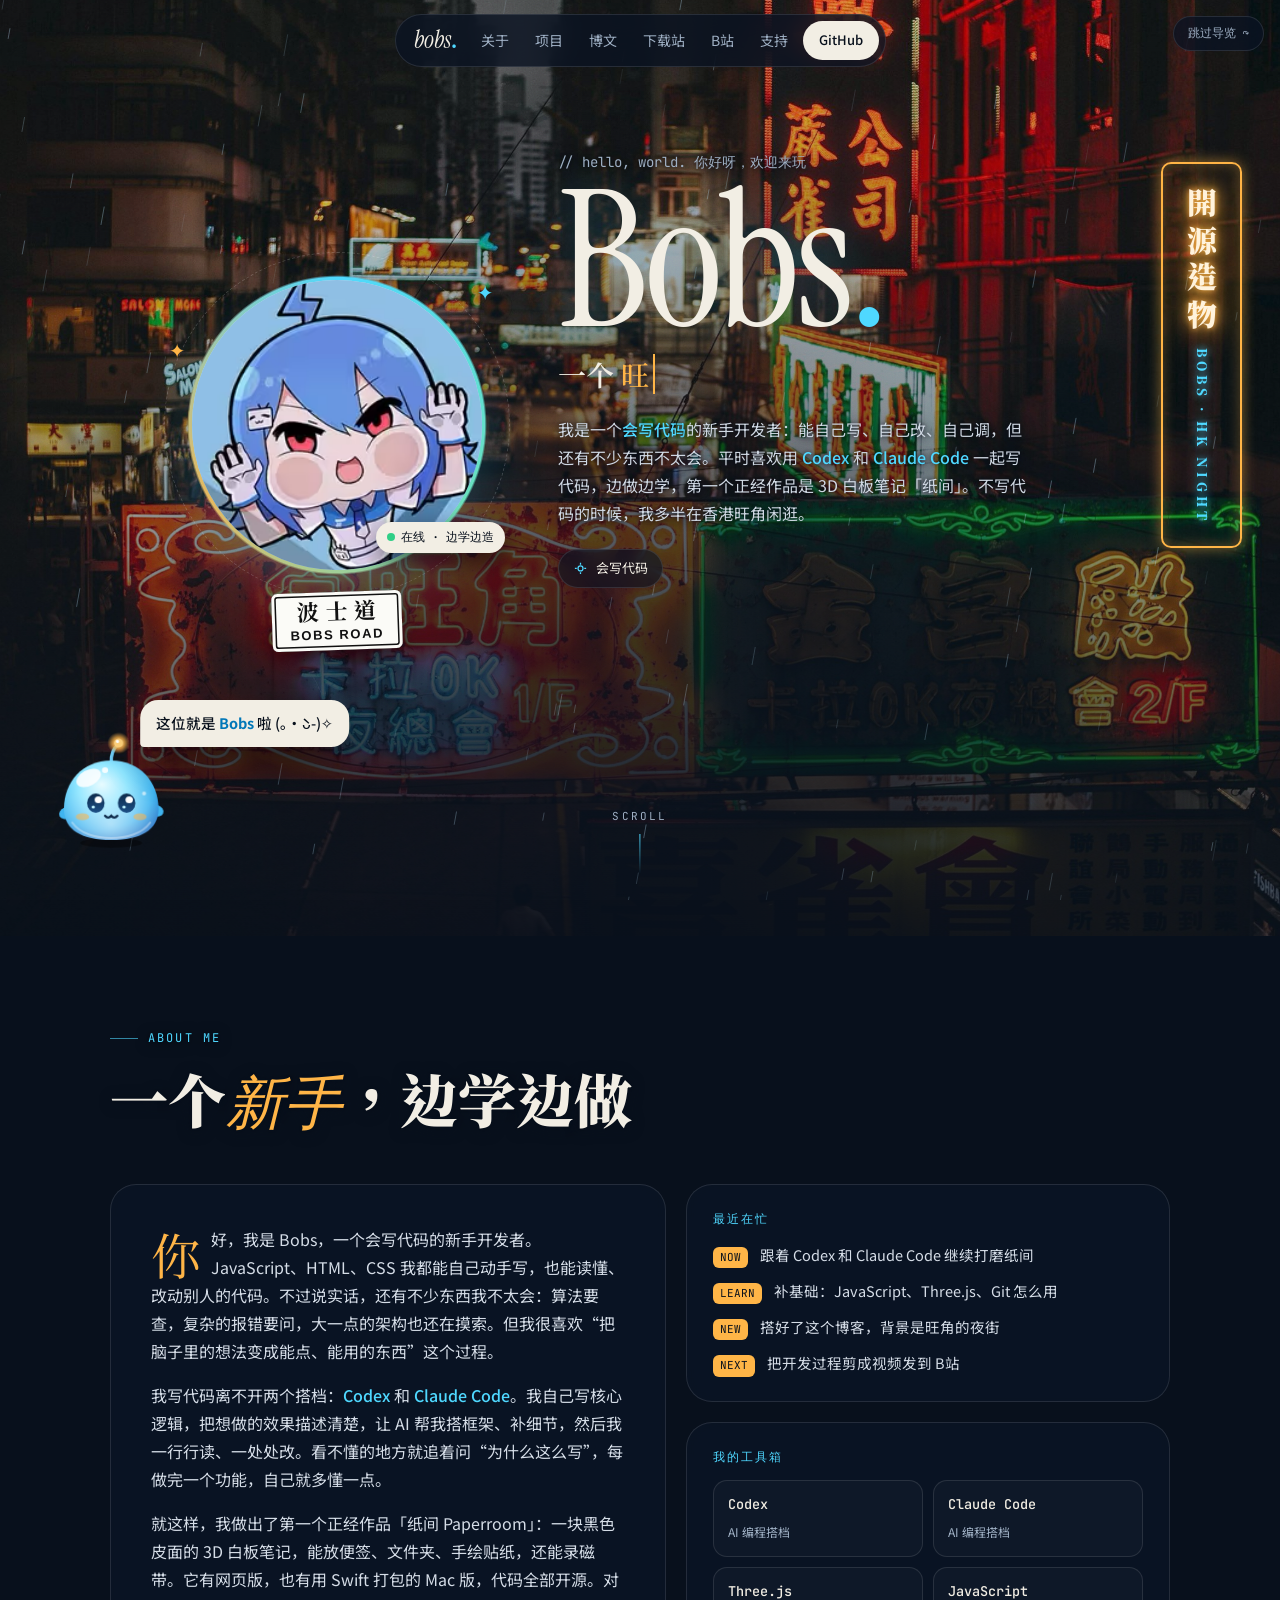
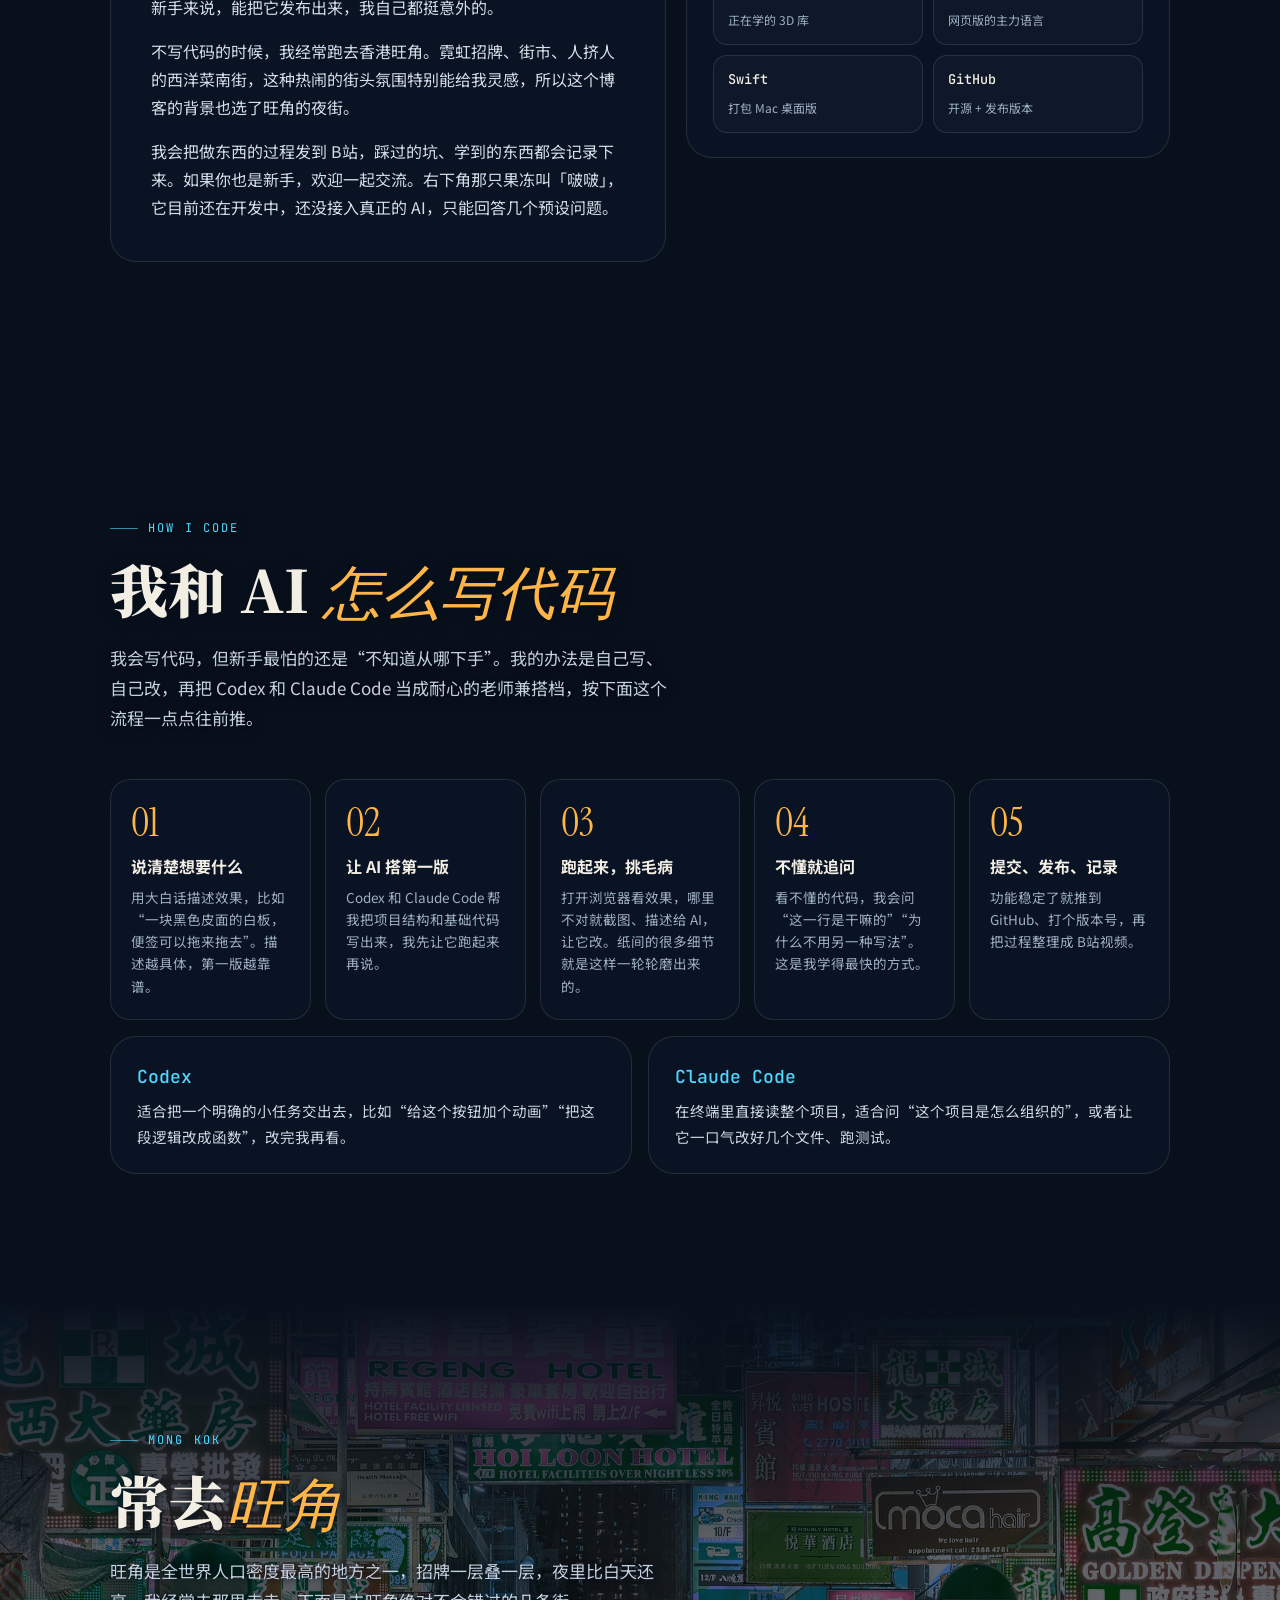
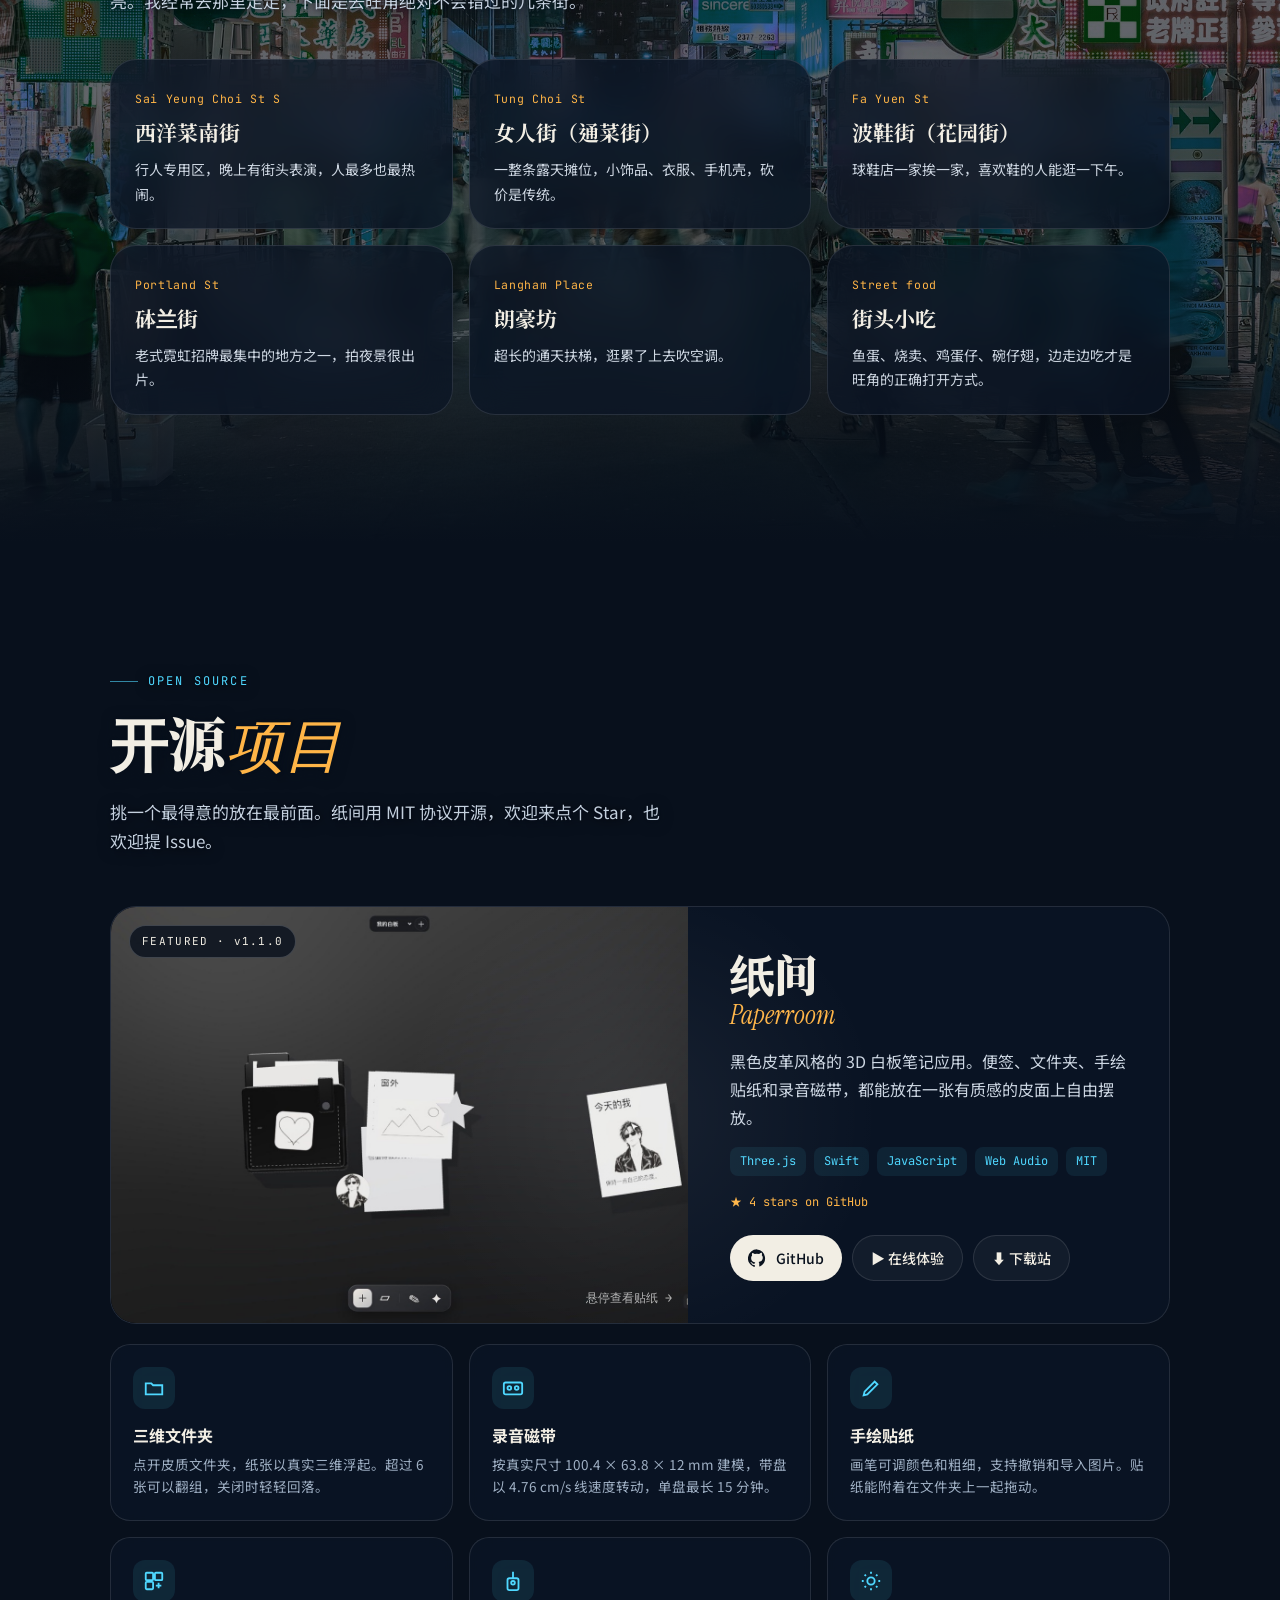
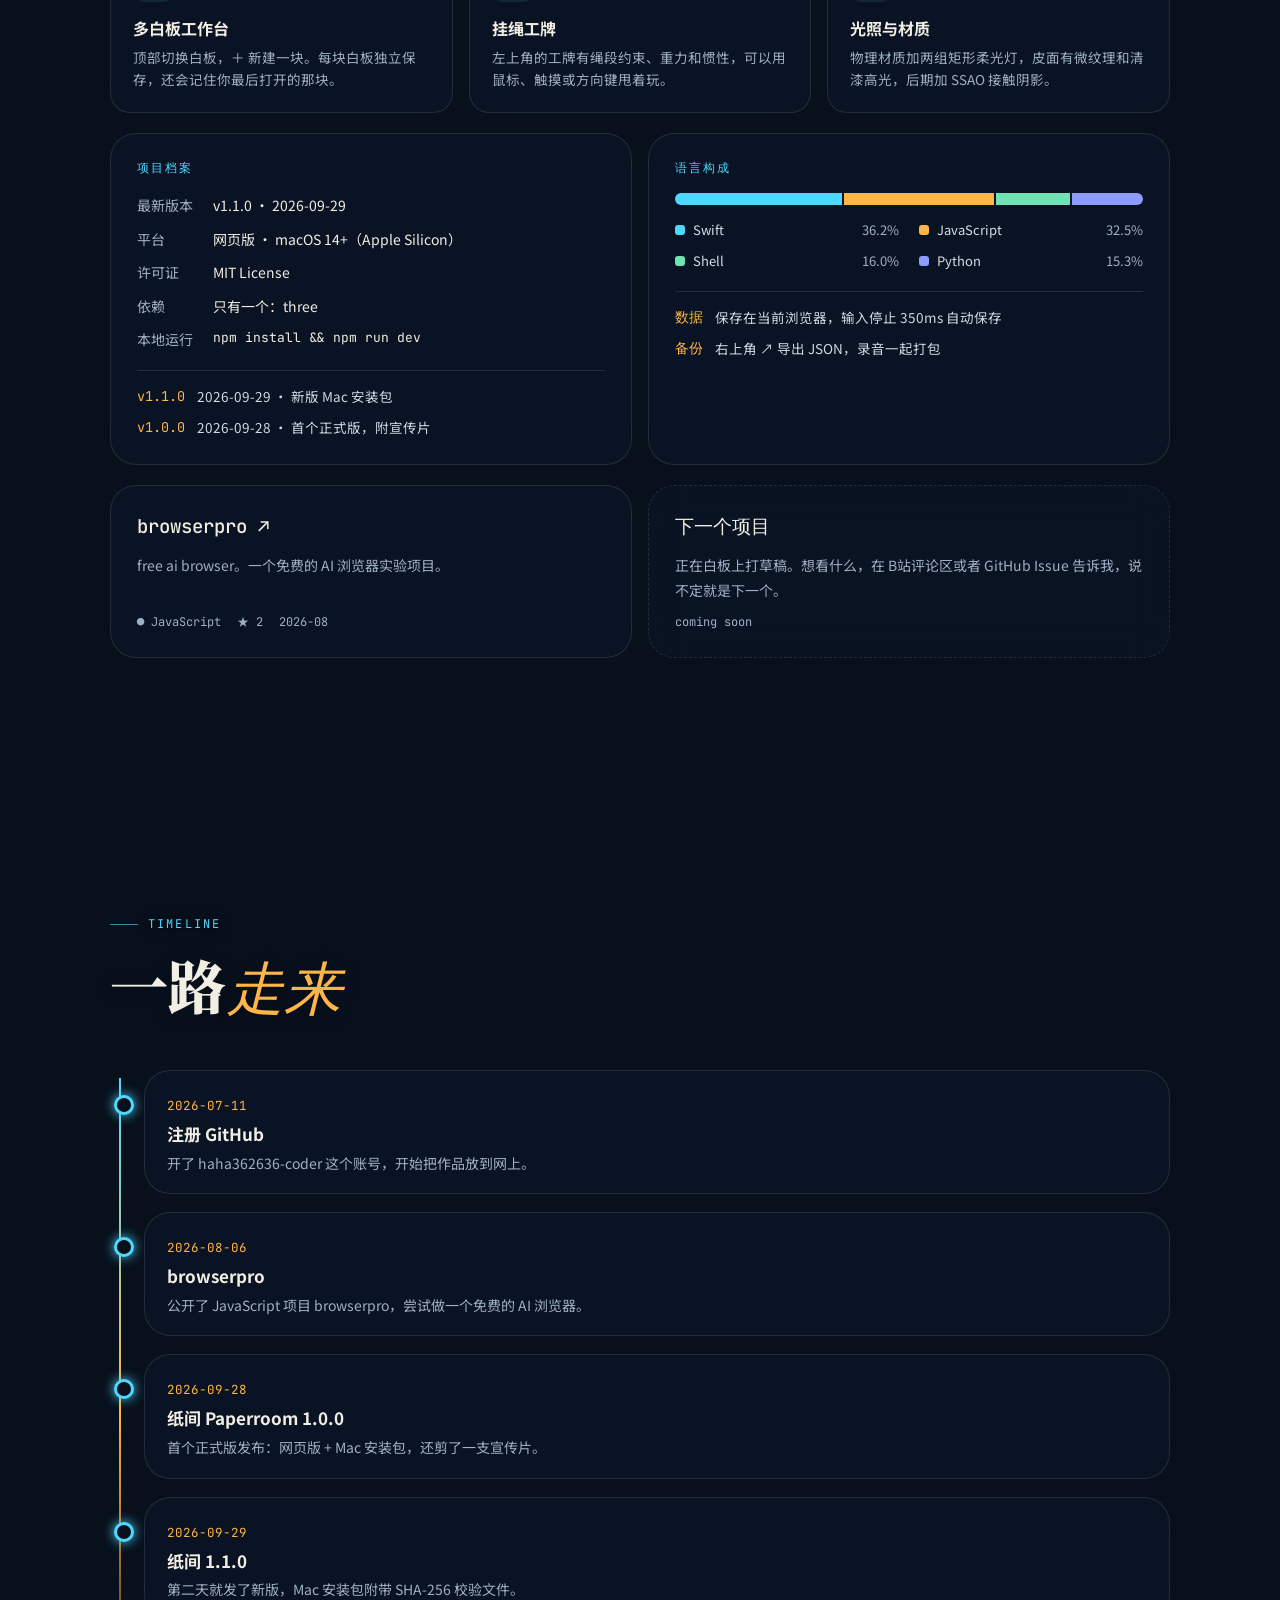
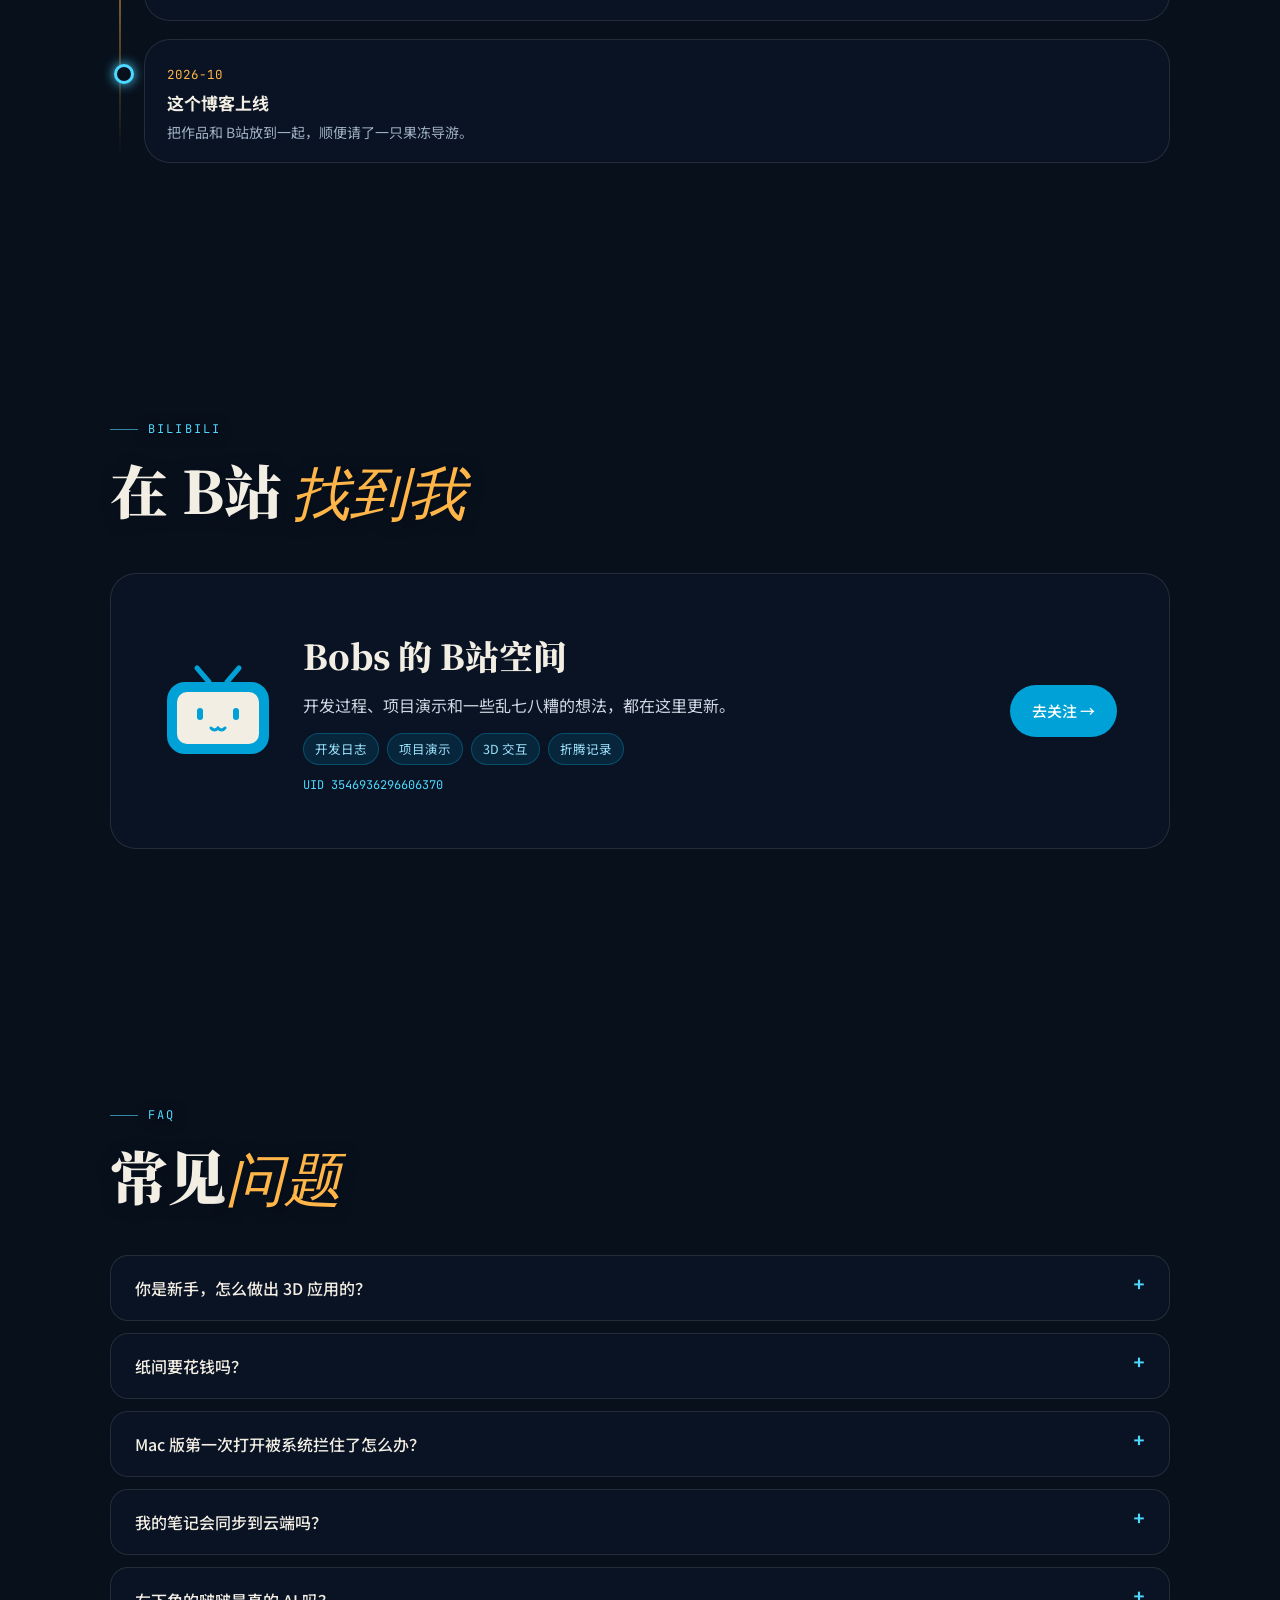
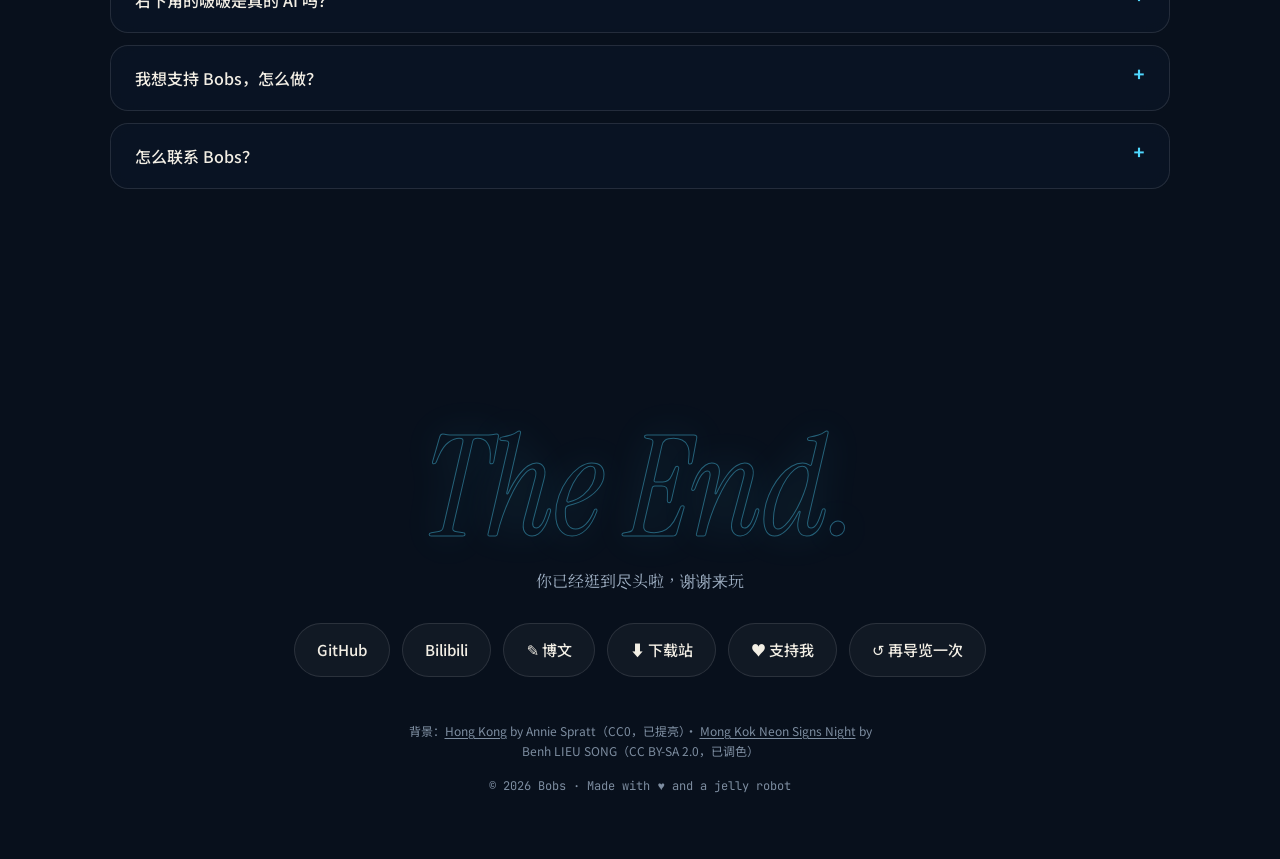
==== commit 5dbd5927: "新增博文、评论区、下载站" ====
--- a/index.html
+++ b/index.html
@@ -379,10 +379,11 @@
   <div class="nav-in">
     <a href="#top" class="logo">bobs<b>.</b></a>
     <a class="lk hide-s" href="#about">关于</a>
-    <a class="lk" href="#projects">项目</a>
-    <a class="lk hide-s" href="#mongkok">旺角</a>
-    <a class="lk" href="#bili">B站</a>
-    <a class="lk" href="support.html">支持</a>
+    <a class="lk hide-s" href="#projects">项目</a>
+    <a class="lk" href="blog.html">博文</a>
+    <a class="lk" href="downloads.html">下载站</a>
+    <a class="lk hide-s" href="#bili">B站</a>
+    <a class="lk hide-s" href="support.html">支持</a>
     <a class="btn btn-pri" style="padding:8px 16px;font-size:13px" href="https://github.com/haha362636-coder" target="_blank" rel="noopener">GitHub</a>
   </div>
 </nav>
@@ -536,7 +537,7 @@
           <div class="links">
             <a class="btn btn-pri mag" href="https://github.com/haha362636-coder/paperroom" target="_blank" rel="noopener"><svg viewBox="0 0 24 24" fill="currentColor"><path d="M12 .5a12 12 0 00-3.8 23.4c.6.1.8-.3.8-.6v-2c-3.3.7-4-1.6-4-1.6-.6-1.4-1.4-1.8-1.4-1.8-1-.7.1-.7.1-.7 1.2.1 1.8 1.2 1.8 1.2 1 1.8 2.8 1.3 3.5 1 .1-.8.4-1.3.7-1.6-2.7-.3-5.5-1.3-5.5-6 0-1.2.5-2.3 1.3-3.1-.2-.4-.6-1.6.1-3.2 0 0 1-.3 3.3 1.2a11.5 11.5 0 016 0C17.3 4.7 18.3 5 18.3 5c.7 1.6.2 2.8.1 3.2.8.8 1.3 1.9 1.3 3.1 0 4.6-2.8 5.6-5.5 5.9.4.4.8 1.1.8 2.2v3.3c0 .3.2.7.8.6A12 12 0 0012 .5z"/></svg>GitHub</a>
             <a class="btn btn-ghost mag" href="https://haha362636-coder.github.io/paperroom/" target="_blank" rel="noopener">▶ 在线体验</a>
-            <a class="btn btn-ghost mag" href="https://github.com/haha362636-coder/paperroom/releases/latest" target="_blank" rel="noopener">⬇ Mac 版</a>
+            <a class="btn btn-ghost mag" href="downloads.html">⬇ 下载站</a>
           </div>
         </div>
       </article>
@@ -668,6 +669,8 @@
   <div class="foot-links">
     <a class="btn btn-ghost mag" href="https://github.com/haha362636-coder" target="_blank" rel="noopener">GitHub</a>
     <a class="btn btn-ghost mag" href="https://space.bilibili.com/3546936296606370" target="_blank" rel="noopener">Bilibili</a>
+    <a class="btn btn-ghost mag" href="blog.html">✎ 博文</a>
+    <a class="btn btn-ghost mag" href="downloads.html">⬇ 下载站</a>
     <a class="btn btn-ghost mag" href="support.html">♥ 支持我</a>
     <button class="btn btn-ghost mag" type="button" id="replay">↺ 再导览一次</button>
   </div>
@@ -737,6 +740,7 @@
     <button type="button">用什么写代码？</button>
     <button type="button">旺角有什么好玩？</button>
     <button type="button">B站在哪？</button>
+    <button type="button">去哪下载？</button>
     <button type="button">怎么支持 Bobs？</button>
     <button type="button">再导览一次</button>
   </div>
@@ -976,9 +980,11 @@
 const GH = 'https://github.com/haha362636-coder/paperroom', BILI = 'https://space.bilibili.com/3546936296606370';
 const KB = [
   [/再导览|导览|再逛|带我逛|tour/i, () => { setTimeout(() => tour(false), 900); return '好嘞！抓稳了，我们出发～'; }],
+  [/博文|博客|文章|日志|写了什么|评论|留言/i, 'Bobs 的博文都在 <a href="blog.html">博文页面</a>：开发日志、AI 编程心得和旺角见闻。每篇文章下面都可以留言评论哦～'],
+  [/下载站|下载|安装包|dmg|源码|源代码/i, '所有开源项目都能在 <a href="downloads.html">下载站</a> 免费下载：纸间的 Mac 安装包、历史版本、源代码都在那里，文件直接来自 GitHub Releases。'],
   [/支持|赞助|打赏|请.*喝|充电|爱发电/i, '谢谢你想支持 Bobs！可以去 <a href="support.html">支持页面</a> 看看，那里有赞助入口。不赞助也完全没关系，给纸间点个 Star、去 B站三连，同样是很大的鼓励～'],
   [/codex|claude|ai.*(编程|写代码)|怎么写代码|用什么写/i, 'Bobs 写代码主要靠 <b>Codex</b> 和 <b>Claude Code</b>：先用大白话描述想要的效果，让 AI 搭出第一版，再一边跑一边改，看不懂就追问。纸间就是这样一轮轮做出来的。'],
-  [/mac|下载|桌面|安装|dmg/i, `Mac 版到 <a href="${GH}/releases/latest" target="_blank" rel="noopener">Releases</a> 下载 <b>Paperroom-1.1.0-mac-arm64.dmg</b>，支持 Apple Silicon、macOS 14 以上。第一次打开被拦的话，去「系统设置 → 隐私与安全性」点「仍要打开」。`],
+  [/mac|桌面版|怎么装/i, `Mac 版到 <a href="${GH}/releases/latest" target="_blank" rel="noopener">Releases</a> 下载 <b>Paperroom-1.1.0-mac-arm64.dmg</b>，支持 Apple Silicon、macOS 14 以上。第一次打开被拦的话，去「系统设置 → 隐私与安全性」点「仍要打开」。`],
   [/磁带|录音|cassette/i, '纸间里可以对着麦克风录一盘磁带贴到白板上。磁带按真实尺寸 100.4 × 63.8 × 12 mm 建模，播放时带盘按 4.76 cm/s 转动，空盘转得比满盘快。单盘最长 15 分钟，每块白板最多 40 盘。'],
   [/贴纸|手绘|画/i, '纸间的手绘贴纸可以调画笔颜色和粗细，支持撤销、清空和导入本机图片，还能贴在文件夹上一起拖着走。'],
   [/browserpro|浏览器/i, `<b>browserpro</b> 是 Bobs 在 2026 年 8 月公开的 JavaScript 项目，简介是 free ai browser。<a href="https://github.com/haha362636-coder/browserpro" target="_blank" rel="noopener">去看看</a>`],
@@ -999,7 +1005,7 @@
   [/谢谢|thx|thank|爱你|可爱/i, '嘿嘿，被夸得抖起来了～ 不客气！'],
 ];
 function answer(q){ for (const [re, a] of KB) if (re.test(q)) return typeof a === 'function' ? a() : a;
-  return '这个问题我答不上来 qwq 我还在开发中，没有接入真正的 AI，只认识几个关键词：Bobs、纸间、browserpro、Codex、旺角、B站、支持。等 Bobs 把 AI 接上，我就能回答更多啦！'; }
+  return '这个问题我答不上来 qwq 我还在开发中，没有接入真正的 AI，只认识几个关键词：Bobs、纸间、browserpro、Codex、旺角、B站、博文、下载、支持。等 Bobs 把 AI 接上，我就能回答更多啦！'; }
 function ask(q){ q = q.trim(); if (!q) return; add(esc(q), 'me'); botSay(answer(q)); }
 $('#chatForm').addEventListener('submit', e => { e.preventDefault(); const i = $('#chatInput'); ask(i.value); i.value = ''; });
 $('#quick').addEventListener('click', e => { if (e.target.tagName === 'BUTTON') ask(e.target.textContent); });
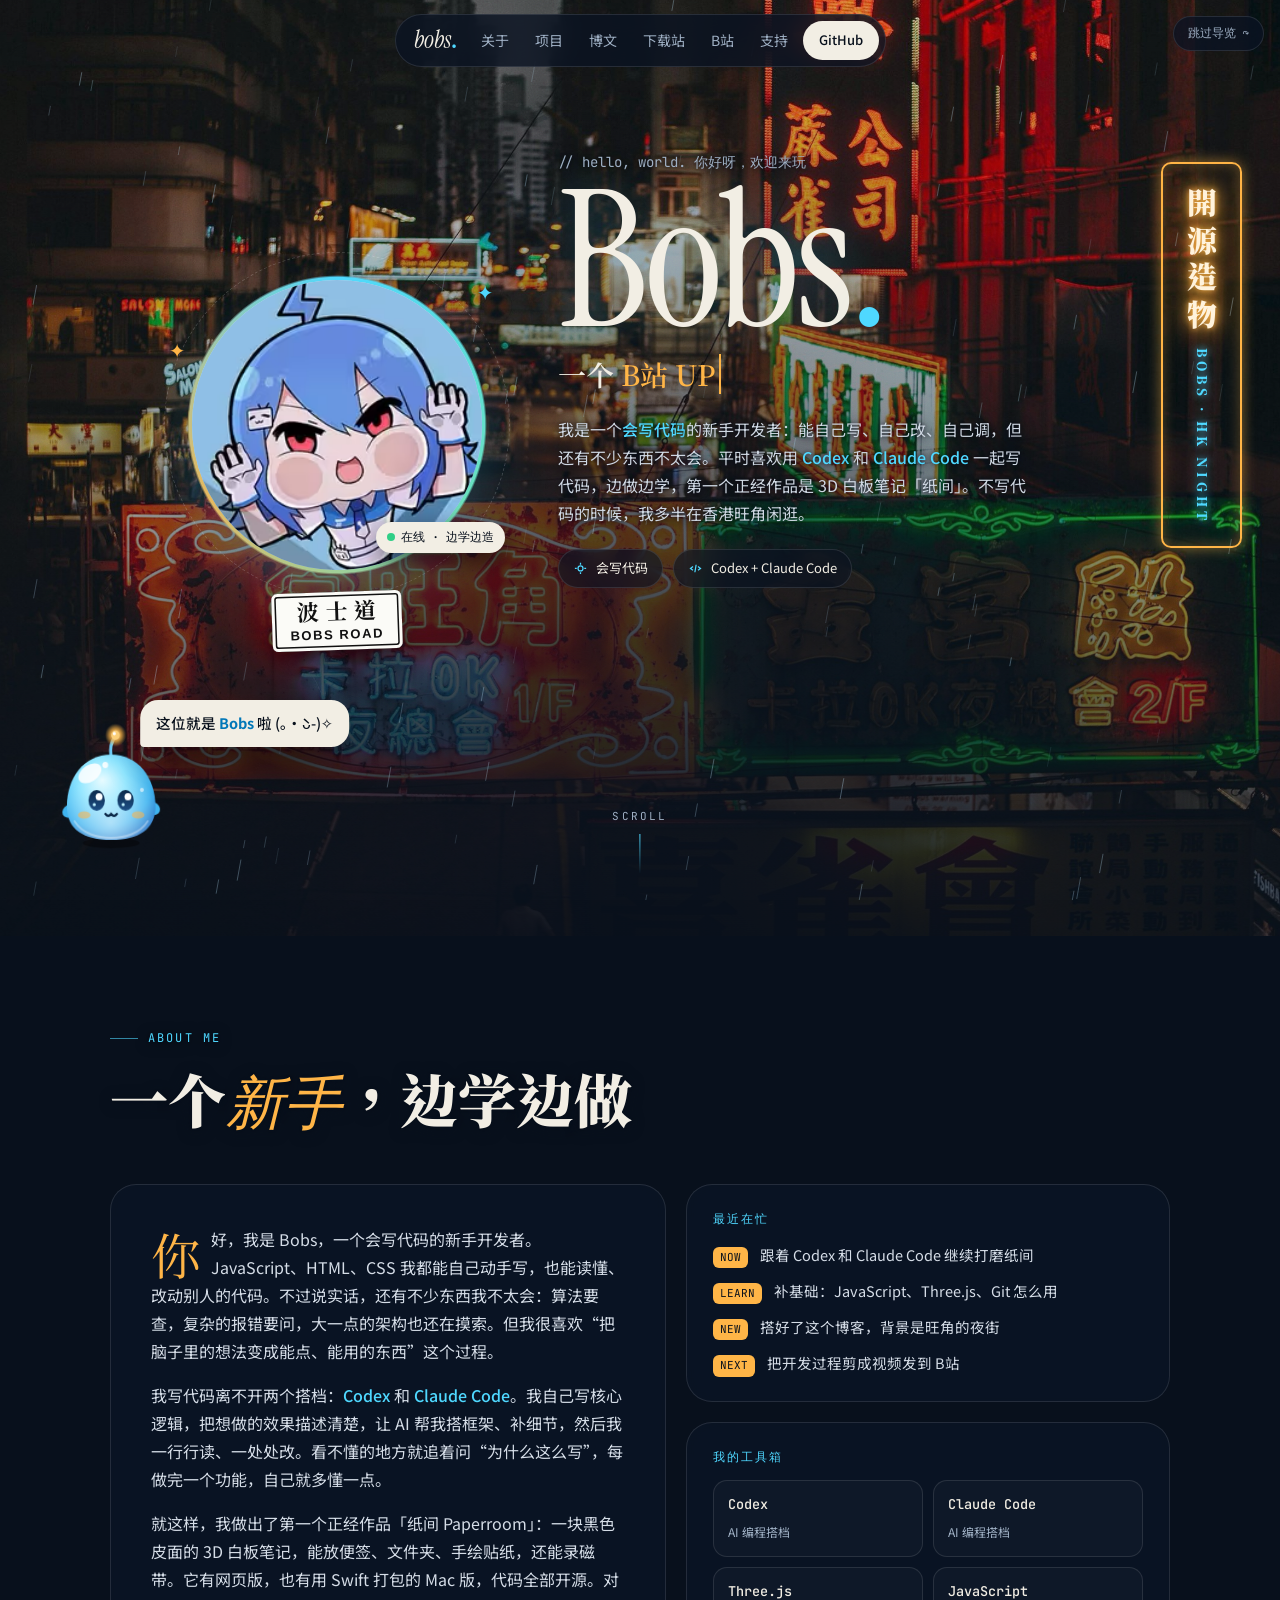
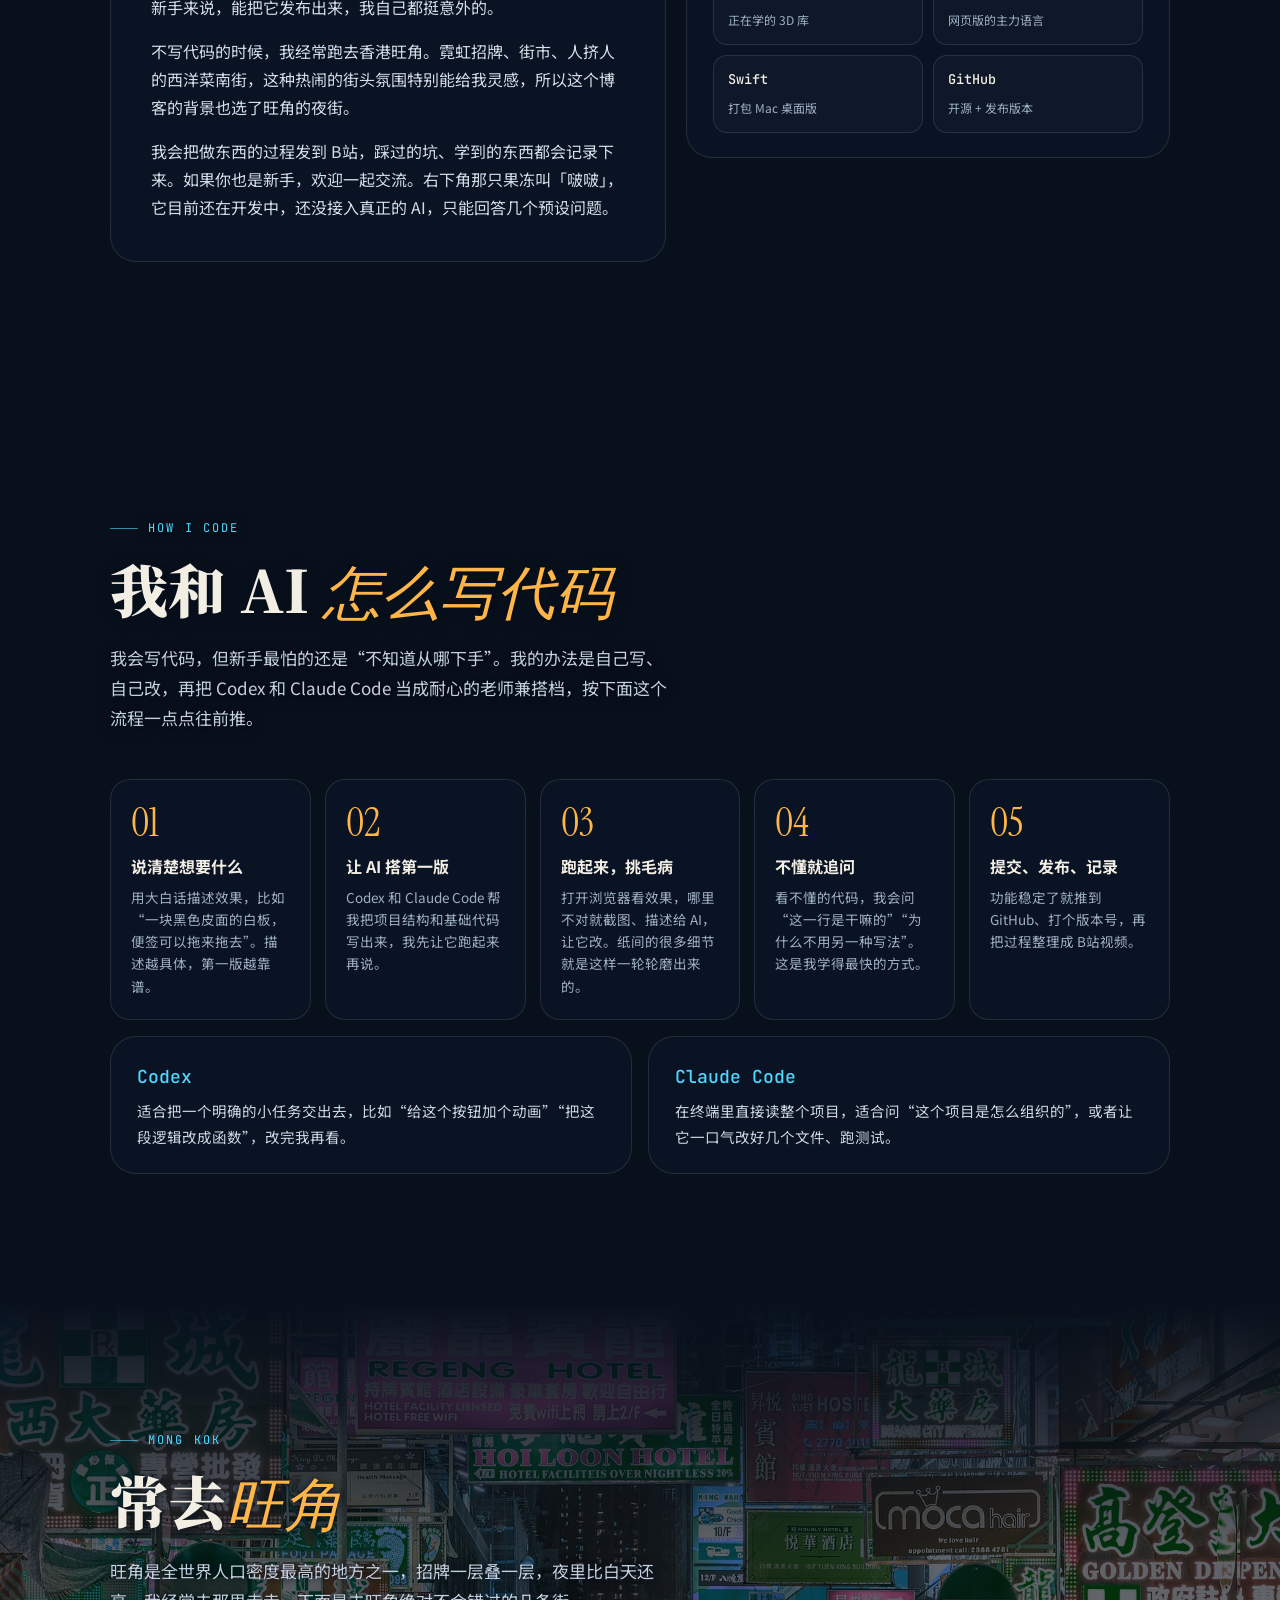
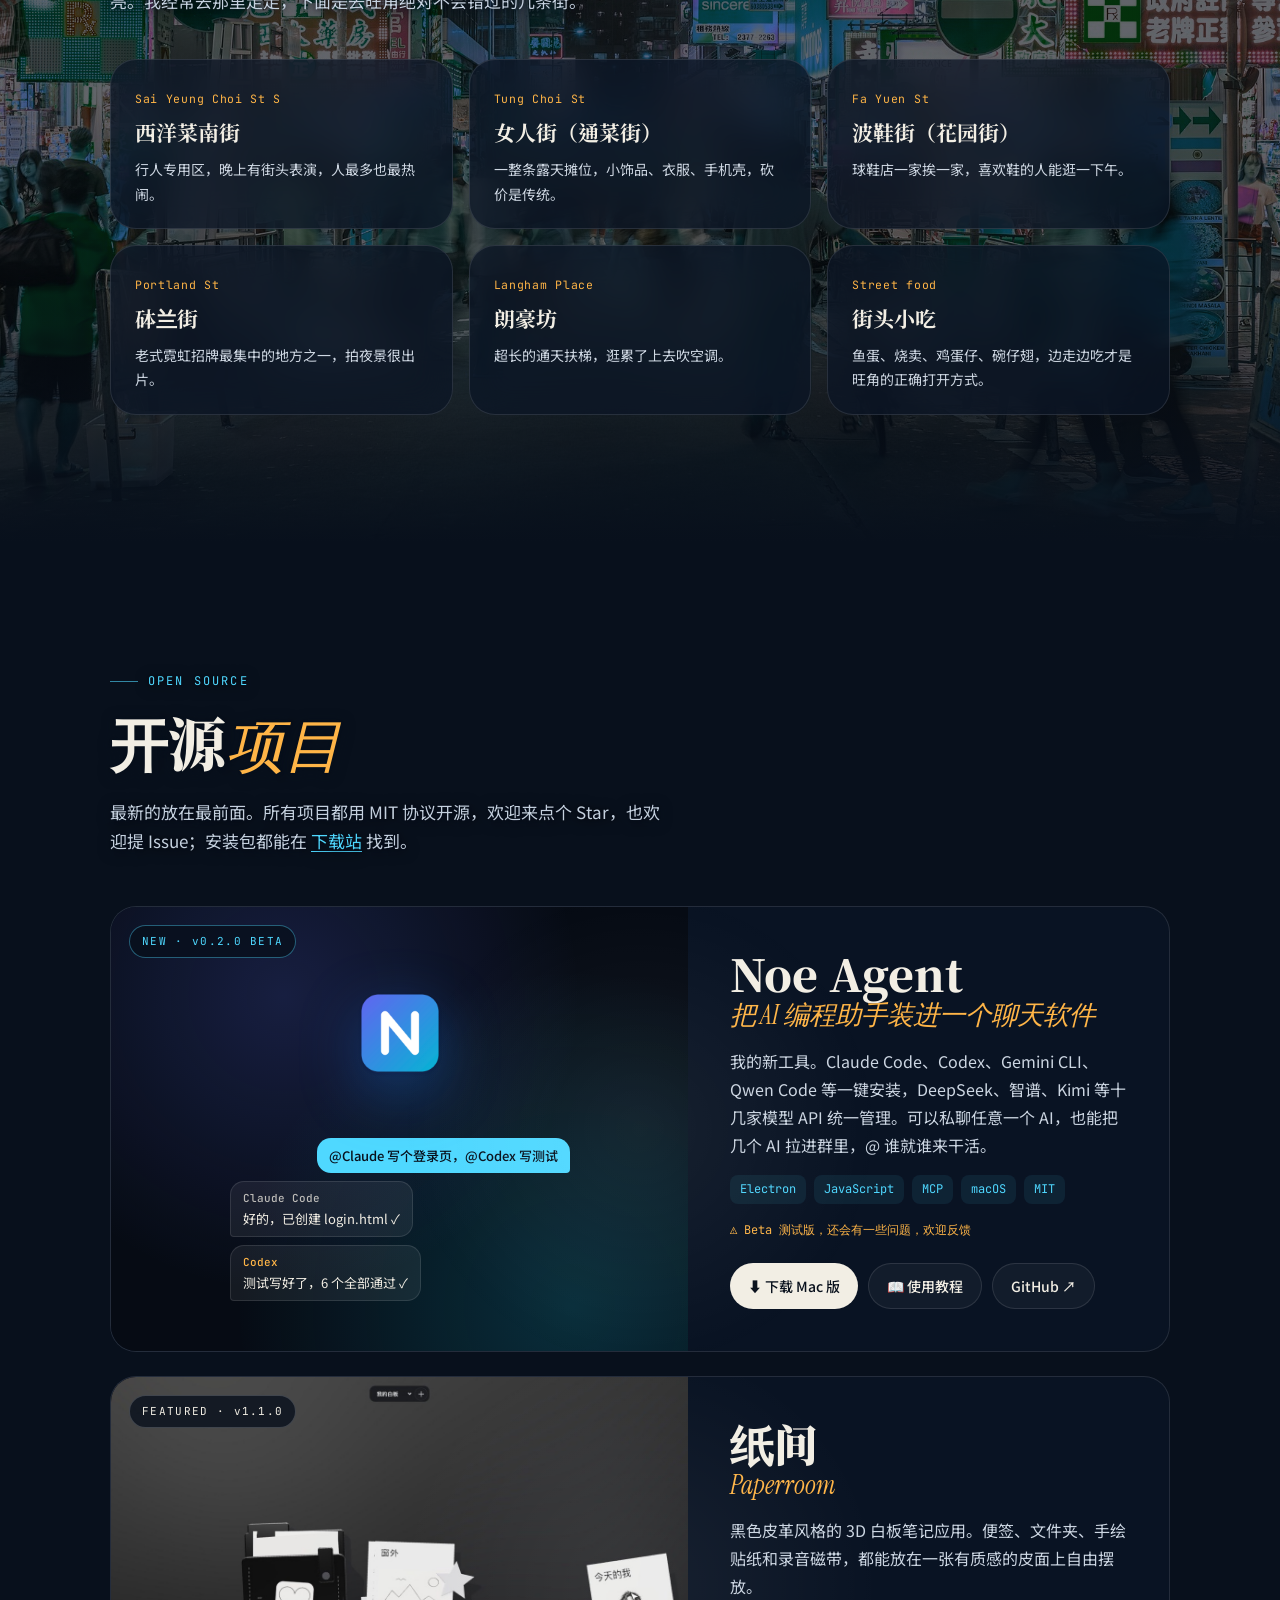
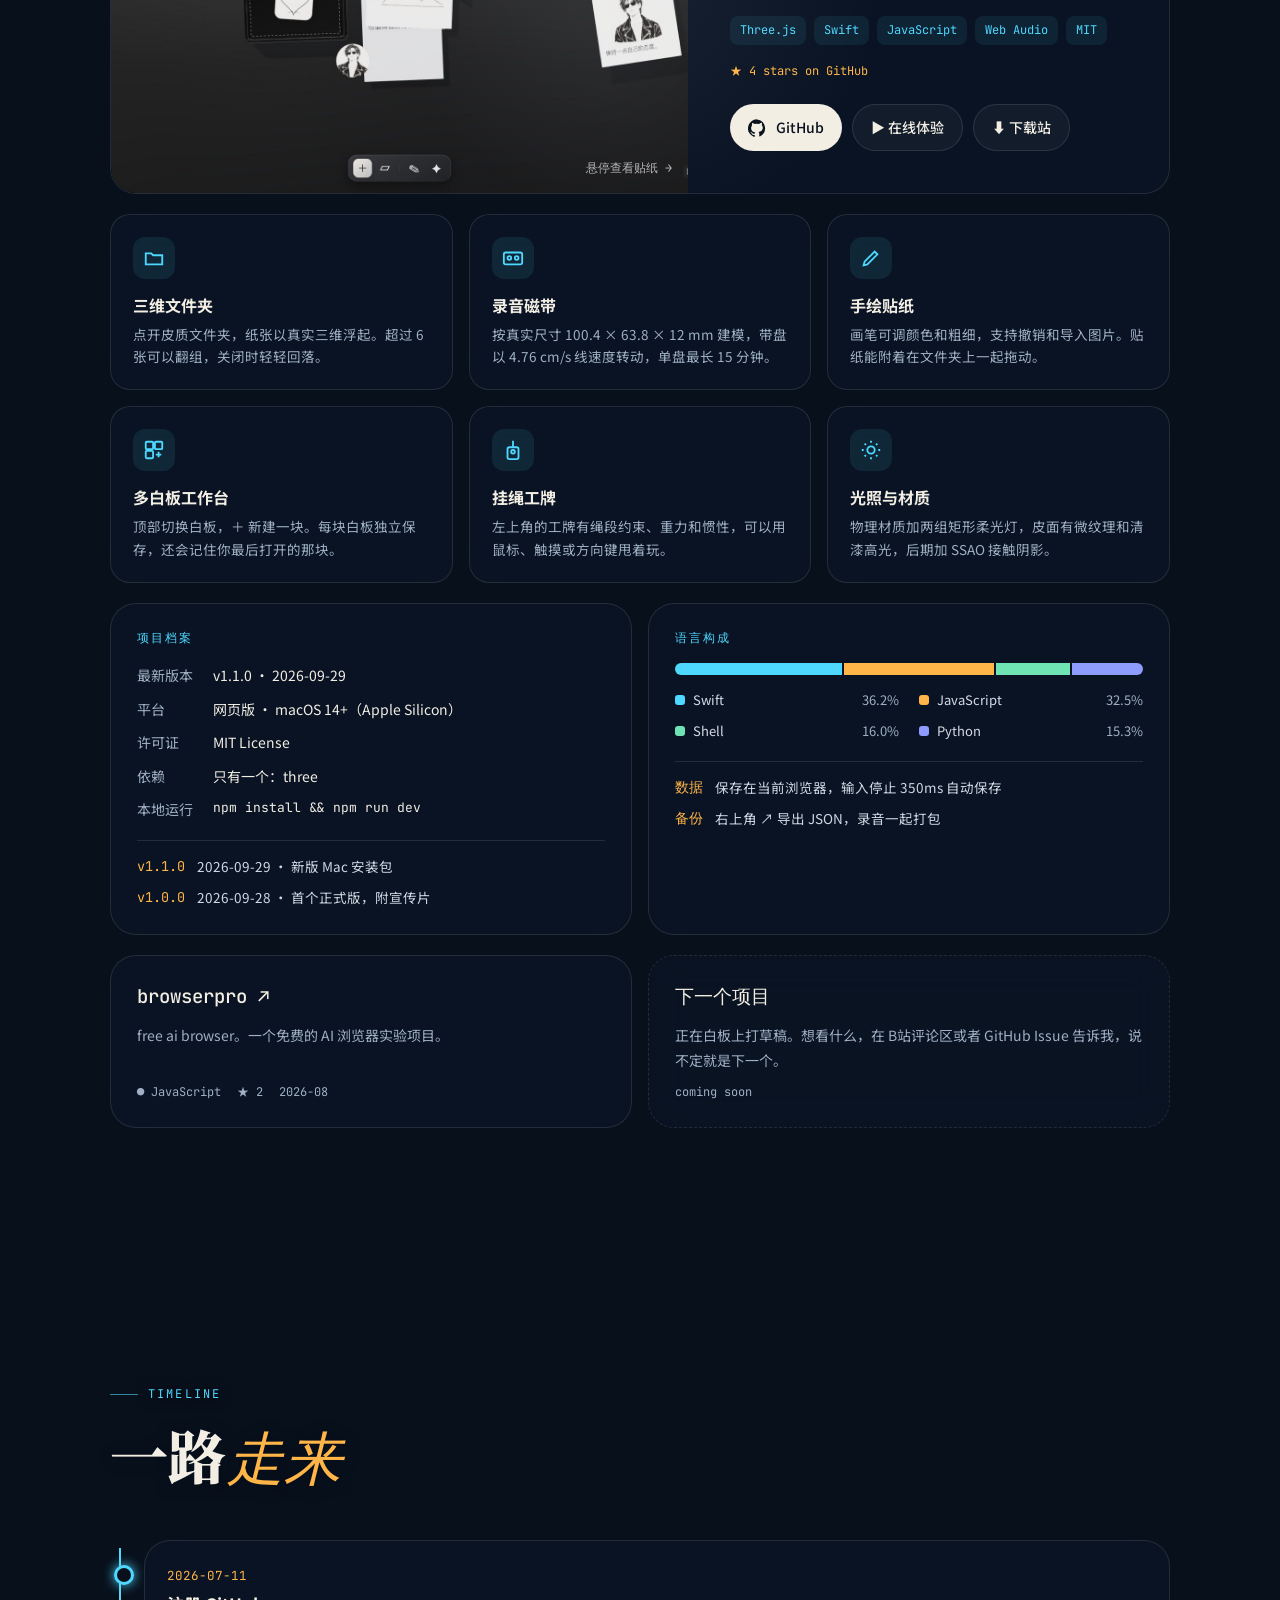
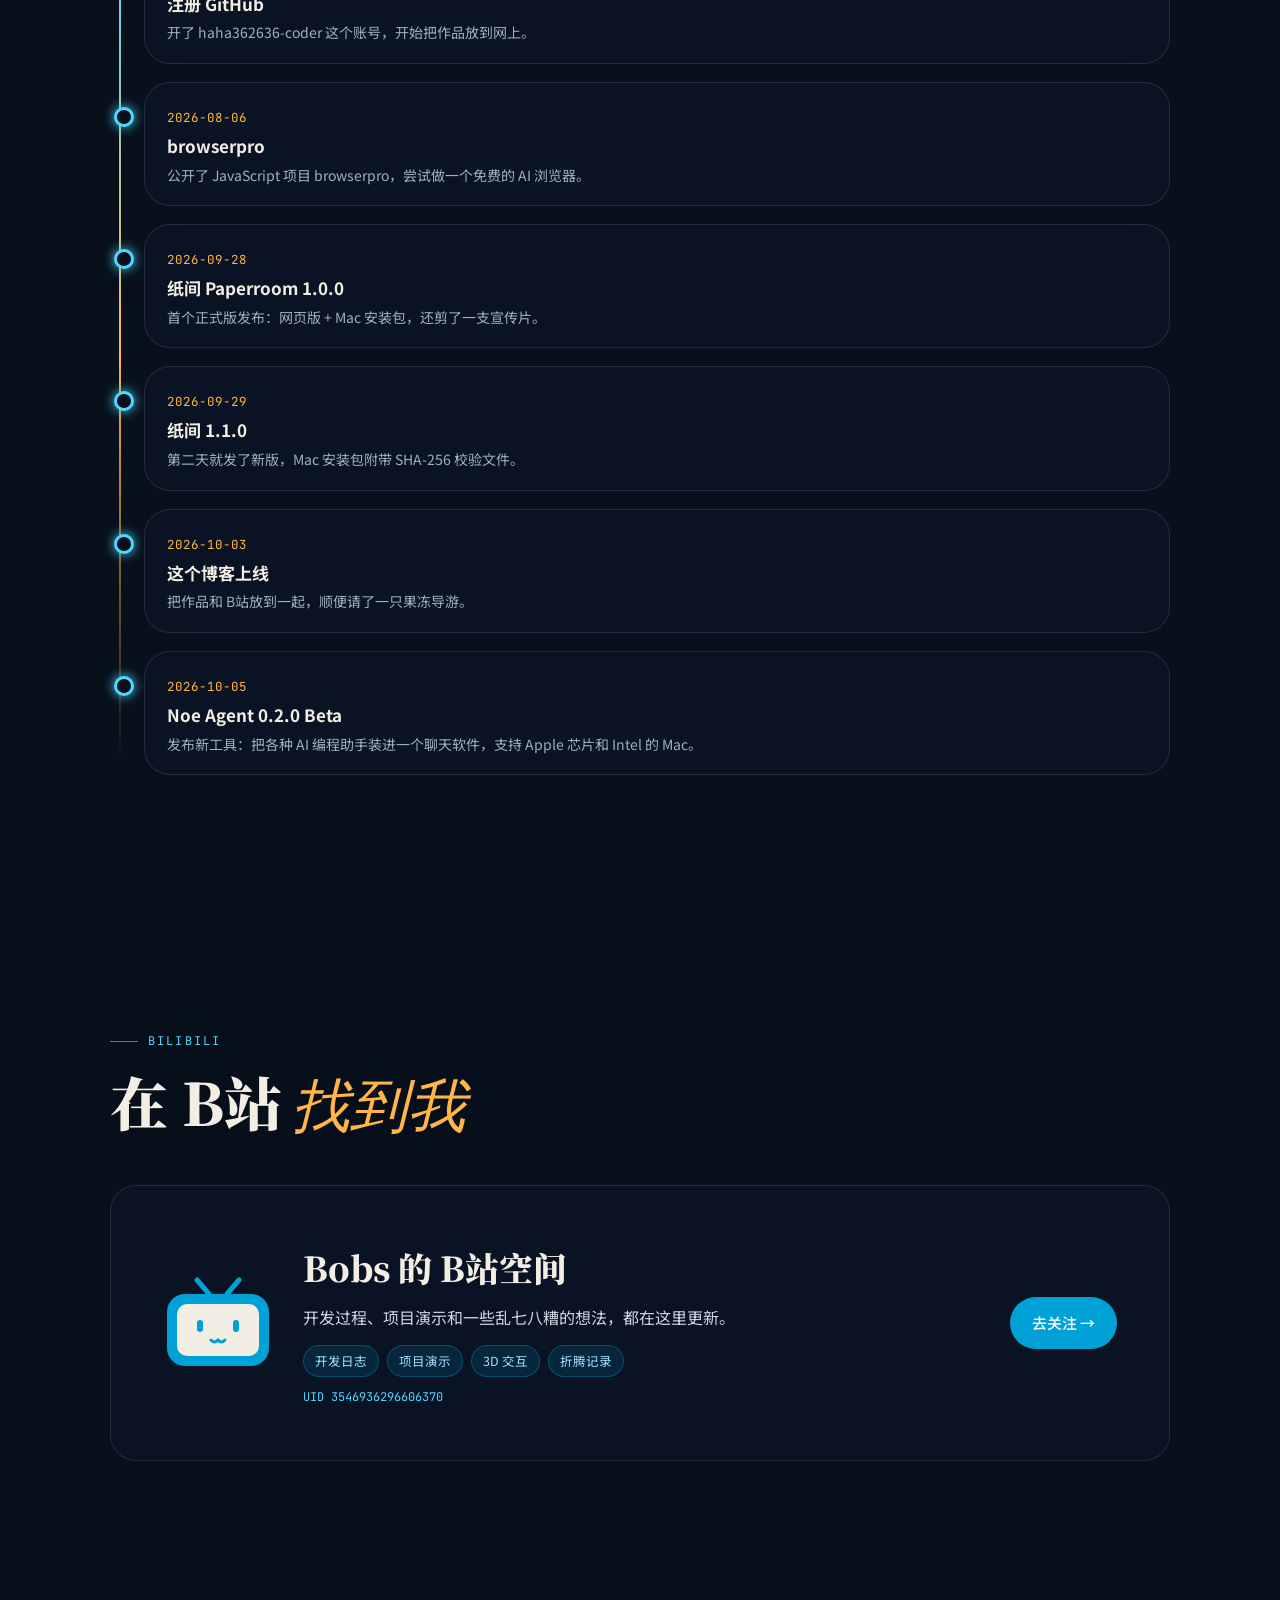
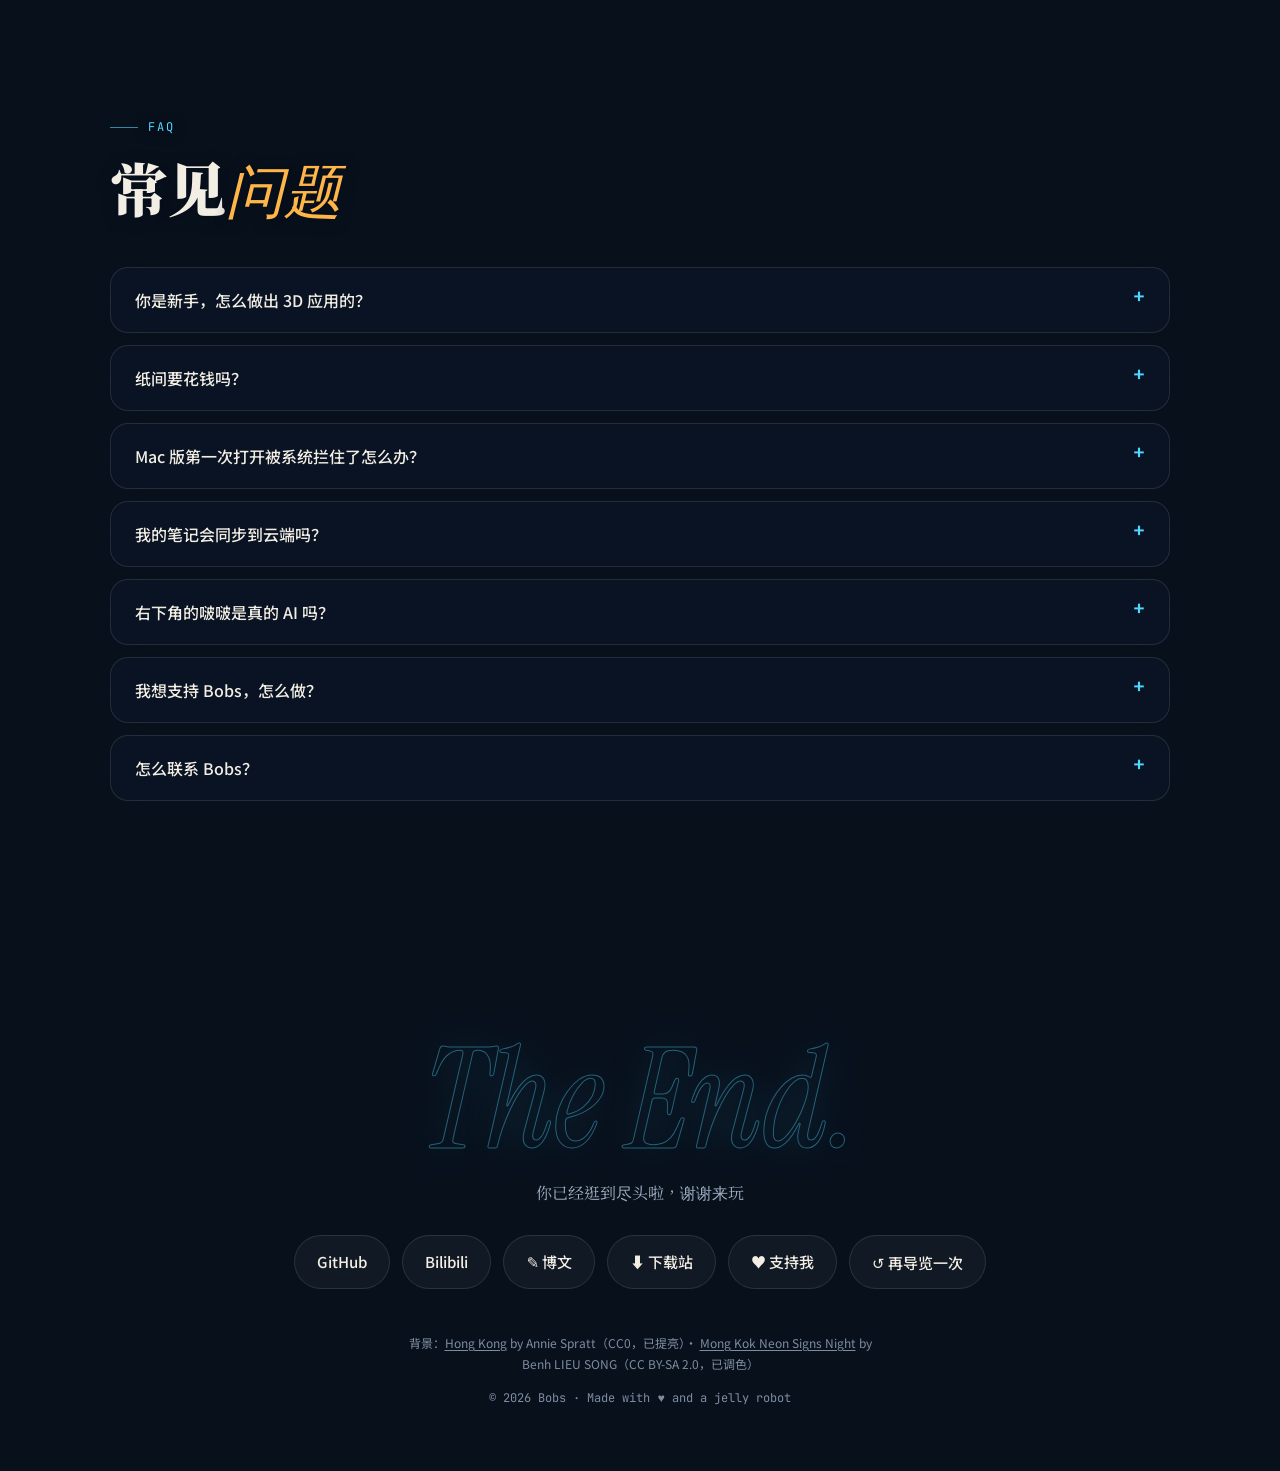
==== commit 43415652: "上架 Noe Agent：下载站、主页卡片、教程" ====
--- a/index.html
+++ b/index.html
@@ -211,6 +211,21 @@
 .mini-proj .meta{display:flex;gap:16px;font-family:var(--f-mono);font-size:12px;color:var(--mute);margin-top:auto}
 .mini-proj.dashed{border-style:dashed;background:#0c162680}
 
+.proj+.proj{margin-top:24px}
+.noe-visual{position:relative;min-height:340px;overflow:hidden;display:grid;place-items:center;padding:60px 28px 32px;
+  background:radial-gradient(circle at 30% 20%,#5b6cf233,transparent 55%),radial-gradient(circle at 80% 90%,#14b8d533,transparent 55%),#060b14}
+.noe-visual .badge{position:absolute;left:18px;top:18px;font-family:var(--f-mono);font-size:11px;letter-spacing:.12em;padding:6px 12px;border-radius:999px;background:#08101ccc;border:1px solid #4fd8ff66;color:var(--neon)}
+.noe-icon{width:96px;height:96px;filter:drop-shadow(0 18px 30px #1a6fd666);animation:noeFloat 4s ease-in-out infinite}
+@keyframes noeFloat{50%{transform:translateY(-8px) rotate(-3deg)}}
+.noe-chat{width:100%;max-width:340px;display:grid;gap:8px;margin-top:22px}
+.nb{font-size:13px;line-height:1.5;padding:8px 12px;border-radius:14px;max-width:88%}
+.nb b{display:block;font-size:11px;font-family:var(--f-mono);font-weight:500;opacity:.75;margin-bottom:2px}
+.nb.me{justify-self:end;background:var(--neon);color:var(--ink);border-bottom-right-radius:4px;font-weight:500}
+.nb.ai{justify-self:start;background:#ffffff10;border:1px solid var(--line);border-bottom-left-radius:4px}
+.nb.ai.alt b{color:var(--amber);opacity:1}
+.noe:hover .nb{animation:pop .5s var(--spring) both}
+.noe:hover .nb:nth-child(2){animation-delay:.08s}.noe:hover .nb:nth-child(3){animation-delay:.16s}
+@keyframes pop{from{transform:scale(.9);opacity:.4}}
 /* ---------- Timeline ---------- */
 .tl{margin-top:46px;position:relative;display:grid;gap:18px;padding-left:34px}
 .tl::before{content:"";position:absolute;left:9px;top:8px;bottom:8px;width:2px;background:linear-gradient(var(--neon),var(--amber),transparent)}
@@ -519,8 +534,31 @@
       <div class="rv">
         <div class="eyebrow">Open source</div>
         <h2>开源<em>项目</em></h2>
-        <p class="lead">挑一个最得意的放在最前面。纸间用 MIT 协议开源，欢迎来点个 Star，也欢迎提 Issue。</p>
-      </div>
+        <p class="lead">最新的放在最前面。所有项目都用 MIT 协议开源，欢迎来点个 Star，也欢迎提 Issue；安装包都能在 <a href="downloads.html" style="color:var(--neon);text-decoration:underline;text-underline-offset:3px">下载站</a> 找到。</p>
+      </div>
+
+      <article class="proj panel rv noe" id="noe-agent">
+        <div class="noe-visual" aria-hidden="true">
+          <span class="badge">NEW · v0.2.0 BETA</span>
+          <img class="noe-icon" src="assets/noe-icon.png" alt="">
+          <div class="noe-chat">
+            <div class="nb me">@Claude 写个登录页，@Codex 写测试</div>
+            <div class="nb ai"><b>Claude Code</b>好的，已创建 login.html ✓</div>
+            <div class="nb ai alt"><b>Codex</b>测试写好了，6 个全部通过 ✓</div>
+          </div>
+        </div>
+        <div class="proj-body">
+          <h3>Noe Agent<small>把 AI 编程助手装进一个聊天软件</small></h3>
+          <p>我的新工具。Claude Code、Codex、Gemini CLI、Qwen Code 等一键安装，DeepSeek、智谱、Kimi 等十几家模型 API 统一管理。可以私聊任意一个 AI，也能把几个 AI 拉进群里，@ 谁就谁来干活。</p>
+          <div class="tags"><span>Electron</span><span>JavaScript</span><span>MCP</span><span>macOS</span><span>MIT</span></div>
+          <div class="star">⚠ Beta 测试版，还会有一些问题，欢迎反馈</div>
+          <div class="links">
+            <a class="btn btn-pri mag" href="downloads.html#p-noe-agent">⬇ 下载 Mac 版</a>
+            <a class="btn btn-ghost mag" href="blog.html?tag=Noe%20Agent">📖 使用教程</a>
+            <a class="btn btn-ghost mag" href="https://github.com/haha362636-coder/noe-agent" target="_blank" rel="noopener">GitHub ↗</a>
+          </div>
+        </div>
+      </article>
 
       <article class="proj panel rv" id="paperroom">
         <div class="shots">
@@ -611,7 +649,8 @@
         <div class="tl-item panel rv"><time>2026-08-06</time><b>browserpro</b><p>公开了 JavaScript 项目 browserpro，尝试做一个免费的 AI 浏览器。</p></div>
         <div class="tl-item panel rv"><time>2026-09-28</time><b>纸间 Paperroom 1.0.0</b><p>首个正式版发布：网页版 + Mac 安装包，还剪了一支宣传片。</p></div>
         <div class="tl-item panel rv"><time>2026-09-29</time><b>纸间 1.1.0</b><p>第二天就发了新版，Mac 安装包附带 SHA-256 校验文件。</p></div>
-        <div class="tl-item panel rv"><time>2026-10</time><b>这个博客上线</b><p>把作品和 B站放到一起，顺便请了一只果冻导游。</p></div>
+        <div class="tl-item panel rv"><time>2026-10-03</time><b>这个博客上线</b><p>把作品和 B站放到一起，顺便请了一只果冻导游。</p></div>
+        <div class="tl-item panel rv"><time>2026-10-05</time><b>Noe Agent 0.2.0 Beta</b><p>发布新工具：把各种 AI 编程助手装进一个聊天软件，支持 Apple 芯片和 Intel 的 Mac。</p></div>
       </div>
     </div>
   </section>
@@ -920,6 +959,8 @@
     await step(() => say('Bobs 写代码的秘密武器：<br><b>Codex</b> 和 <b>Claude Code</b>！')); await step(() => sleep(2400));
 
     hop(true); await step(() => scrollToY(topOf('#projects'))); hop(false);
+    await step(() => say('最新作品 <b>Noe Agent</b>！<br>把一群 AI 拉进群，@ 谁谁干活～')); await step(() => sleep(2400));
+    hop(true); await step(() => scrollToY(topOf('#paperroom') - 20, 900)); hop(false);
     await step(() => say('这是开源项目 <b>纸间 Paperroom</b>，<br>一块 3D 皮面白板！')); await step(() => sleep(2000));
     hop(true); await step(() => scrollToY(topOf('.feats') - 40, 1000)); hop(false);
     await step(() => say('能录<b>磁带</b>、画贴纸、开多块白板，<br>去 GitHub 点个 Star 吧 ⭐')); await step(() => sleep(2400));
@@ -982,6 +1023,7 @@
   [/再导览|导览|再逛|带我逛|tour/i, () => { setTimeout(() => tour(false), 900); return '好嘞！抓稳了，我们出发～'; }],
   [/博文|博客|文章|日志|写了什么|评论|留言/i, 'Bobs 的博文都在 <a href="blog.html">博文页面</a>：开发日志、AI 编程心得和旺角见闻。每篇文章下面都可以留言评论哦～'],
   [/下载站|下载|安装包|dmg|源码|源代码/i, '所有开源项目都能在 <a href="downloads.html">下载站</a> 免费下载：纸间的 Mac 安装包、历史版本、源代码都在那里，文件直接来自 GitHub Releases。'],
+  [/noe|agent|新工具|聊天软件|群聊|拉群|claude code.*codex/i, `<b>Noe Agent</b> 是 Bobs 的新工具（Beta 测试版）：把 Claude Code、Codex、Gemini CLI 等 AI 编程助手装进一个聊天软件，可以私聊、拉群、@ 谁就谁来干活。<br><a href="downloads.html#p-noe-agent">去下载</a> · <a href="blog.html?tag=Noe%20Agent">使用教程</a>`],
   [/支持|赞助|打赏|请.*喝|充电|爱发电/i, '谢谢你想支持 Bobs！可以去 <a href="support.html">支持页面</a> 看看，那里有赞助入口。不赞助也完全没关系，给纸间点个 Star、去 B站三连，同样是很大的鼓励～'],
   [/codex|claude|ai.*(编程|写代码)|怎么写代码|用什么写/i, 'Bobs 写代码主要靠 <b>Codex</b> 和 <b>Claude Code</b>：先用大白话描述想要的效果，让 AI 搭出第一版，再一边跑一边改，看不懂就追问。纸间就是这样一轮轮做出来的。'],
   [/mac|桌面版|怎么装/i, `Mac 版到 <a href="${GH}/releases/latest" target="_blank" rel="noopener">Releases</a> 下载 <b>Paperroom-1.1.0-mac-arm64.dmg</b>，支持 Apple Silicon、macOS 14 以上。第一次打开被拦的话，去「系统设置 → 隐私与安全性」点「仍要打开」。`],
